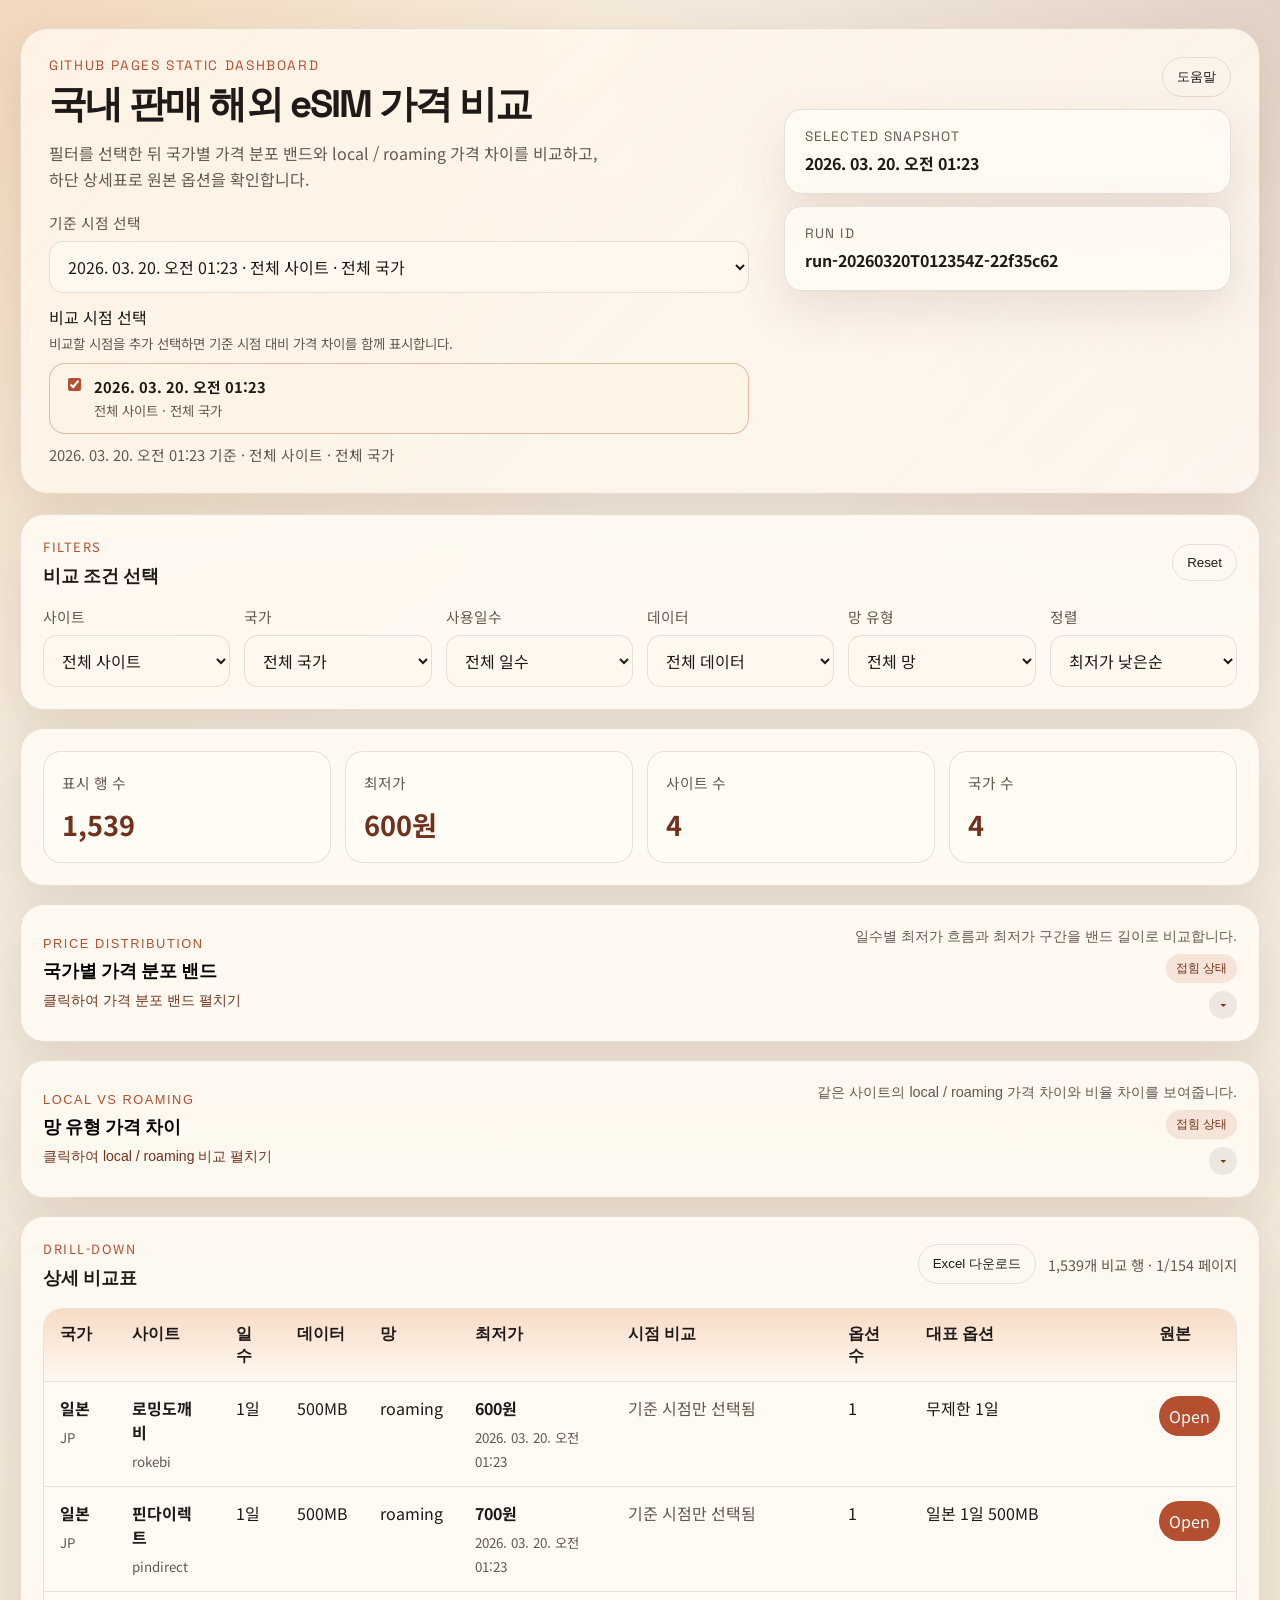
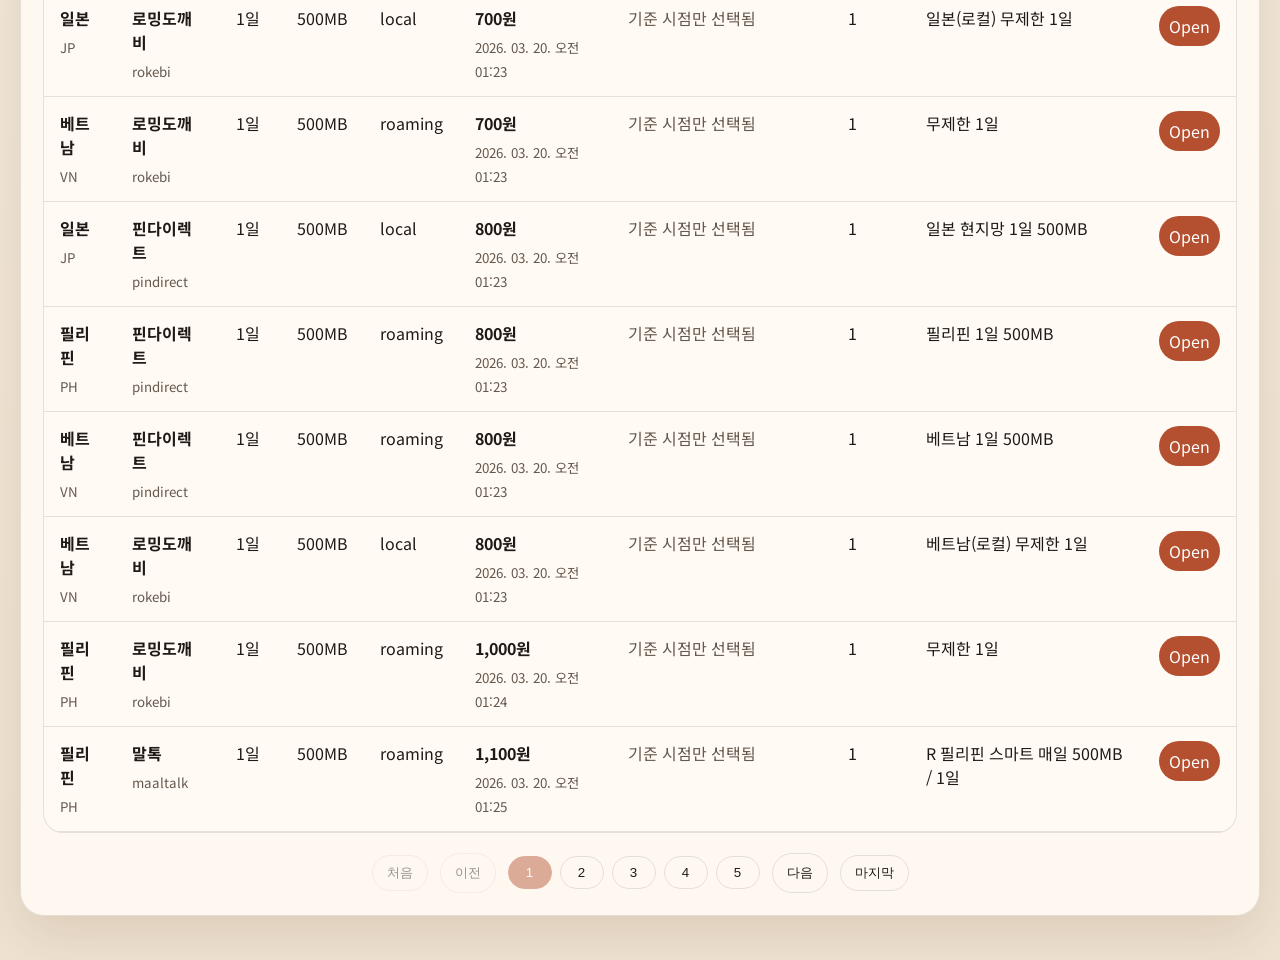
==== dashboard/index.html @ af9c3378 "Add snapshot comparison UI and refresh crawl data" ====
<!DOCTYPE html>
<html lang="ko">
<head>
  <meta charset="UTF-8">
  <meta name="viewport" content="width=device-width, initial-scale=1.0">
  <title>Domestic eSIM Price Dashboard</title>
  <link rel="preconnect" href="https://fonts.googleapis.com">
  <link rel="preconnect" href="https://fonts.gstatic.com" crossorigin>
  <link href="https://fonts.googleapis.com/css2?family=Space+Grotesk:wght@400;500;700&family=Noto+Sans+KR:wght@400;500;700&display=swap" rel="stylesheet">
  <link rel="stylesheet" href="./styles.css">
</head>
<body>
  <div class="page-shell">
    <header class="hero">
      <div class="hero-copy">
        <p class="eyebrow">GitHub Pages Static Dashboard</p>
        <h1>국내 판매 해외 eSIM 가격 비교</h1>
        <p class="hero-description">필터를 선택한 뒤 국가별 가격 분포 밴드와 local / roaming 가격 차이를 비교하고, 하단 상세표로 원본 옵션을 확인합니다.</p>
        <div class="hero-toolbar">
          <div class="snapshot-picker">
            <label class="snapshot-field" for="primary-snapshot-filter">
              <span>기준 시점 선택</span>
              <select id="primary-snapshot-filter">
                <option value="latest">기본 최신 데이터</option>
              </select>
            </label>
            <div class="snapshot-multi-field">
              <div class="snapshot-field-head">
                <span>비교 시점 선택</span>
                <p id="snapshot-selection-help" class="snapshot-help">비교할 시점을 1개 이상 선택하면 가격 차이를 함께 표시합니다.</p>
              </div>
              <div id="snapshot-checklist" class="snapshot-checklist" role="group" aria-label="비교 시점 선택"></div>
            </div>
          </div>
          <p id="snapshot-meta" class="snapshot-meta">최신 스냅샷을 불러오는 중입니다.</p>
        </div>
      </div>
      <div class="hero-meta">
        <button id="help-button" class="ghost-button help-button" type="button">도움말</button>
        <div class="meta-chip">
          <span class="meta-label">Selected Snapshot</span>
          <strong id="last-collected">-</strong>
        </div>
        <div class="meta-chip">
          <span class="meta-label">Run ID</span>
          <strong id="run-id">-</strong>
        </div>
      </div>
    </header>

    <main class="content-grid">
      <section class="panel filters-panel">
        <div class="panel-header">
          <div>
            <p class="section-kicker">Filters</p>
            <h2>비교 조건 선택</h2>
          </div>
          <button id="reset-filters" class="ghost-button" type="button">Reset</button>
        </div>
        <div class="filters">
          <label class="filter-field"><span>사이트</span><select id="site-filter"></select></label>
          <label class="filter-field"><span>국가</span><select id="country-filter"></select></label>
          <label class="filter-field"><span>사용일수</span><select id="days-filter"></select></label>
          <label class="filter-field"><span>데이터</span><select id="quota-filter"></select></label>
          <label class="filter-field"><span>망 유형</span><select id="network-filter"></select></label>
          <label class="filter-field">
            <span>정렬</span>
            <select id="sort-filter">
              <option value="price">최저가 낮은순</option>
              <option value="days">사용일수 낮은순</option>
              <option value="site">사이트명 순</option>
            </select>
          </label>
        </div>
      </section>

      <section class="panel summary-strip">
        <article class="summary-stat">
          <span class="kpi-label">표시 행 수</span>
          <strong id="kpi-rows">-</strong>
        </article>
        <article class="summary-stat">
          <span class="kpi-label">최저가</span>
          <strong id="kpi-lowest">-</strong>
        </article>
        <article class="summary-stat">
          <span class="kpi-label">사이트 수</span>
          <strong id="kpi-sites">-</strong>
        </article>
        <article class="summary-stat">
          <span class="kpi-label">국가 수</span>
          <strong id="kpi-countries">-</strong>
        </article>
      </section>

      <section class="panel distribution-panel">
        <button
          id="distribution-toggle"
          class="panel-toggle"
          type="button"
          aria-expanded="false"
          aria-controls="distribution-body"
        >
          <div class="panel-header">
            <div>
              <p class="section-kicker">Price Distribution</p>
              <h2>국가별 가격 분포 밴드</h2>
              <p class="panel-toggle-hint">클릭하여 가격 분포 밴드 펼치기</p>
            </div>
            <div class="panel-toggle-side">
              <p class="panel-note">일수별 최저가 흐름과 최저가 구간을 밴드 길이로 비교합니다.</p>
              <span class="panel-toggle-badge">접힘 상태</span>
              <span class="panel-toggle-icon" aria-hidden="true">▾</span>
            </div>
          </div>
        </button>
        <div id="distribution-body" class="panel-body" hidden>
          <div class="section-controls">
            <label class="filter-field compact-field"><span>표시 국가</span><select id="price-band-country-filter"></select></label>
            <label class="filter-field compact-field"><span>표시 개수</span><select id="price-band-limit-filter"></select></label>
            <button id="distribution-clear" class="ghost-button section-clear-button" type="button" disabled>드릴다운 해제</button>
          </div>
          <div id="price-band-list" class="price-band-list"></div>
        </div>
      </section>

      <section class="panel premium-panel">
        <button
          id="premium-toggle"
          class="panel-toggle"
          type="button"
          aria-expanded="false"
          aria-controls="premium-body"
        >
          <div class="panel-header">
            <div>
              <p class="section-kicker">Local vs Roaming</p>
              <h2>망 유형 가격 차이</h2>
              <p class="panel-toggle-hint">클릭하여 local / roaming 비교 펼치기</p>
            </div>
            <div class="panel-toggle-side">
              <p class="panel-note">같은 사이트의 local / roaming 가격 차이와 비율 차이를 보여줍니다.</p>
              <span class="panel-toggle-badge">접힘 상태</span>
              <span class="panel-toggle-icon" aria-hidden="true">▾</span>
            </div>
          </div>
        </button>
        <div id="premium-body" class="panel-body" hidden>
          <div class="section-controls">
            <label class="filter-field compact-field"><span>표시 사이트</span><select id="premium-site-filter"></select></label>
            <label class="filter-field compact-field"><span>표시 개수</span><select id="premium-limit-filter"></select></label>
            <button id="premium-clear" class="ghost-button section-clear-button" type="button" disabled>드릴다운 해제</button>
          </div>
          <div id="premium-list" class="premium-list"></div>
        </div>
      </section>

      <section class="panel table-panel">
        <div class="panel-header">
          <div>
            <p class="section-kicker">Drill-down</p>
            <h2>상세 비교표</h2>
          </div>
          <div class="panel-actions">
            <button id="download-csv" class="ghost-button" type="button">Excel 다운로드</button>
            <p id="table-meta" class="panel-note">-</p>
          </div>
        </div>
        <div class="table-wrap">
          <table>
            <thead>
              <tr>
                <th>국가</th>
                <th>사이트</th>
                <th>일수</th>
                <th>데이터</th>
                <th>망</th>
                <th>최저가</th>
                <th>시점 비교</th>
                <th>옵션 수</th>
                <th>대표 옵션</th>
                <th>원본</th>
              </tr>
            </thead>
            <tbody id="comparison-body"></tbody>
          </table>
        </div>
        <div class="table-pagination">
          <button id="page-first" class="ghost-button page-nav-button" type="button">처음</button>
          <button id="page-prev" class="ghost-button" type="button">이전</button>
          <div id="page-numbers" class="page-numbers"></div>
          <button id="page-next" class="ghost-button" type="button">다음</button>
          <button id="page-last" class="ghost-button page-nav-button" type="button">마지막</button>
        </div>
      </section>
    </main>
  </div>

  <div id="help-modal" class="modal-shell" hidden>
    <div id="help-overlay" class="modal-overlay"></div>
    <section class="modal-dialog" role="dialog" aria-modal="true" aria-labelledby="help-title">
      <div class="modal-header">
        <div>
          <p class="section-kicker">Guide</p>
          <h2 id="help-title">대시보드 도움말</h2>
        </div>
        <button id="help-close" class="ghost-button" type="button" aria-label="도움말 닫기">닫기</button>
      </div>
      <div class="modal-body">
        <article class="help-block">
          <h3>크롤링 시점 선택</h3>
          <p>상단에서 기준 시점을 고르고 비교할 시점을 여러 개 선택할 수 있습니다. 상세 비교표에는 기준 시점 대비 가격 변화가 함께 표시됩니다.</p>
        </article>
        <article class="help-block">
          <h3>Filters</h3>
          <p>사이트, 국가, 사용일수, 데이터, 망 유형, 정렬 기준으로 전체 비교 조건을 좁힙니다. 아래 모든 섹션에 공통 적용됩니다.</p>
        </article>
        <article class="help-block">
          <h3>Price Distribution</h3>
          <p>국가별 일수 구간의 최저가 흐름을 비교합니다. 표시 국가와 표시 개수를 줄여 원하는 밴드만 볼 수 있고, 카드를 누르면 상세표 필터가 연결됩니다. 섹션 안의 드릴다운 해제 버튼으로 바로 원복할 수 있습니다.</p>
        </article>
        <article class="help-block">
          <h3>Local vs Roaming</h3>
          <p>같은 사이트의 local / roaming 가격 차이를 비교합니다. 사이트와 표시 개수를 조절해 필요한 카드만 집중해서 볼 수 있고, 카드 클릭 후에도 섹션 안에서 바로 드릴다운 해제가 가능합니다.</p>
        </article>
        <article class="help-block">
          <h3>Drill-down</h3>
          <p>현재 선택한 조건의 비교 행을 표로 보여줍니다. 복수 시점을 선택한 경우 각 행에 시점별 가격 차이가 함께 표시되며, Excel 다운로드에도 비교 요약이 포함됩니다.</p>
        </article>
      </div>
    </section>
  </div>

  <script src="./app.js" defer></script>
</body>
</html>
---- dashboard/styles.css ----
:root {
  --bg: #f4efe6;
  --panel: rgba(255, 250, 242, 0.92);
  --panel-strong: #fff8ef;
  --line: rgba(44, 40, 35, 0.12);
  --text: #1f1a17;
  --muted: #65584d;
  --accent: #b44f2f;
  --accent-deep: #71311c;
  --shadow: 0 18px 50px rgba(85, 48, 29, 0.12);
}

* { box-sizing: border-box; }
html, body { margin: 0; min-height: 100%; }

body {
  font-family: "Noto Sans KR", sans-serif;
  color: var(--text);
  background:
    radial-gradient(circle at top left, rgba(234, 172, 116, 0.35), transparent 28%),
    radial-gradient(circle at top right, rgba(123, 59, 38, 0.16), transparent 24%),
    linear-gradient(180deg, #f7f0e4 0%, #efe2d0 100%);
}

.page-shell {
  width: min(1240px, calc(100% - 32px));
  margin: 0 auto;
  padding: 28px 0 44px;
}

.hero {
  display: grid;
  grid-template-columns: 1.6fr 1fr;
  gap: 20px;
  padding: 28px;
  border: 1px solid var(--line);
  border-radius: 28px;
  background: linear-gradient(135deg, rgba(255, 244, 230, 0.95), rgba(255, 248, 241, 0.85));
  box-shadow: var(--shadow);
}

.eyebrow, h1, .meta-label, .panel-header h2, th {
  font-family: "Space Grotesk", sans-serif;
}

.eyebrow {
  margin: 0 0 10px;
  font-size: 0.85rem;
  letter-spacing: 0.12em;
  text-transform: uppercase;
  color: var(--accent);
}

h1 {
  margin: 0;
  font-size: clamp(1.8rem, 3vw, 3rem);
  line-height: 1.02;
  letter-spacing: -0.05em;
}

.hero-description {
  margin: 18px 0 0;
  max-width: 62ch;
  color: var(--muted);
  line-height: 1.6;
}

.hero-meta {
  display: grid;
  gap: 12px;
  align-content: start;
}

.hero-toolbar {
  display: grid;
  gap: 10px;
  margin-top: 20px;
  max-width: 700px;
}

.snapshot-field {
  display: grid;
  gap: 8px;
}

.snapshot-picker {
  display: grid;
  gap: 12px;
}

.snapshot-multi-field {
  display: grid;
  gap: 10px;
}

.snapshot-field-head {
  display: grid;
  gap: 4px;
}

.snapshot-field span,
.snapshot-meta {
  font-size: 0.92rem;
  color: var(--muted);
}

.snapshot-help {
  margin: 0;
  font-size: 0.84rem;
  color: var(--muted);
}

.snapshot-checklist {
  display: grid;
  grid-template-columns: repeat(auto-fit, minmax(180px, 1fr));
  gap: 10px;
}

.snapshot-option {
  display: flex;
  align-items: start;
  gap: 10px;
  padding: 12px 14px;
  border: 1px solid var(--line);
  border-radius: 16px;
  background: rgba(255, 251, 245, 0.88);
}

.snapshot-option input {
  margin-top: 2px;
  accent-color: var(--accent);
}

.snapshot-option-copy {
  display: grid;
  gap: 4px;
}

.snapshot-option-copy strong {
  font-size: 0.92rem;
}

.snapshot-option-copy small {
  color: var(--muted);
  line-height: 1.45;
}

.snapshot-option.is-primary {
  border-color: rgba(180, 79, 47, 0.35);
  background: rgba(255, 244, 230, 0.94);
}

.snapshot-meta {
  margin: 0;
}

.help-button {
  justify-self: end;
}

.meta-chip, .panel {
  border: 1px solid var(--line);
  background: var(--panel);
  box-shadow: var(--shadow);
}

.meta-chip {
  padding: 18px 20px;
  border-radius: 18px;
}

.meta-label {
  display: block;
  margin-bottom: 6px;
  font-size: 0.85rem;
  color: var(--muted);
  text-transform: uppercase;
  letter-spacing: 0.08em;
}

.content-grid {
  display: grid;
  grid-template-columns: repeat(12, 1fr);
  gap: 18px;
  margin-top: 20px;
}

.panel {
  grid-column: span 12;
  border-radius: 24px;
  padding: 22px;
}

.panel-body[hidden] {
  display: none;
}

.panel-toggle {
  width: 100%;
  padding: 0;
  border: 0;
  background: transparent;
  text-align: left;
  cursor: pointer;
  border-radius: 18px;
}

.panel-toggle .panel-header {
  margin-bottom: 0;
}

.panel-toggle:hover .panel-header,
.panel-toggle:focus-visible .panel-header {
  background: rgba(180, 79, 47, 0.08);
  border-radius: 18px;
}

.panel-toggle:focus-visible {
  outline: 2px solid rgba(180, 79, 47, 0.25);
  outline-offset: 4px;
}

.panel-toggle-hint {
  margin: 8px 0 0;
  font-size: 0.88rem;
  color: var(--accent-deep);
}

.panel-toggle-side {
  display: grid;
  justify-items: end;
  gap: 8px;
}

.panel-toggle-badge {
  display: inline-flex;
  align-items: center;
  padding: 6px 10px;
  border-radius: 999px;
  background: rgba(180, 79, 47, 0.12);
  color: var(--accent-deep);
  font-size: 0.78rem;
}

.panel-toggle-icon {
  display: inline-flex;
  align-items: center;
  justify-content: center;
  width: 28px;
  height: 28px;
  border-radius: 999px;
  background: rgba(31, 26, 23, 0.08);
  color: var(--accent-deep);
  transform: rotate(0deg);
  transition: transform 160ms ease, background 160ms ease;
}

.panel-toggle[aria-expanded="true"] .panel-toggle-icon {
  transform: rotate(180deg);
}

.panel-toggle[aria-expanded="true"] .panel-toggle-badge {
  background: rgba(97, 116, 171, 0.14);
  color: #40507a;
}

.section-kicker {
  margin: 0 0 8px;
  font-size: 0.8rem;
  letter-spacing: 0.12em;
  text-transform: uppercase;
  color: var(--accent);
}

.panel-header {
  display: flex;
  align-items: center;
  justify-content: space-between;
  gap: 16px;
  margin-bottom: 18px;
}

.panel-header h2 {
  margin: 0;
  font-size: 1.1rem;
}

.panel-note {
  margin: 0;
  color: var(--muted);
  font-size: 0.9rem;
}

.panel-actions {
  display: flex;
  align-items: center;
  gap: 12px;
}

.ghost-button, select, a.source-link, .price-band-item, .premium-card {
  transition: 160ms ease;
}

.ghost-button {
  border: 1px solid var(--line);
  border-radius: 999px;
  padding: 10px 14px;
  background: transparent;
  cursor: pointer;
  color: var(--text);
}

.ghost-button:hover {
  background: rgba(180, 79, 47, 0.08);
}

.filters {
  display: grid;
  grid-template-columns: repeat(6, minmax(0, 1fr));
  gap: 14px;
}

.section-controls {
  display: flex;
  flex-wrap: wrap;
  align-items: end;
  gap: 12px;
  margin-bottom: 18px;
}

.section-clear-button {
  min-width: 132px;
}

.filter-field {
  display: grid;
  gap: 8px;
}

.compact-field {
  min-width: 180px;
  max-width: 240px;
}

.filter-field span,
.kpi-label {
  font-size: 0.92rem;
  color: var(--muted);
}

select {
  width: 100%;
  padding: 12px 14px;
  border: 1px solid var(--line);
  border-radius: 14px;
  background: var(--panel-strong);
  color: var(--text);
  font: inherit;
}

select:focus {
  outline: 2px solid rgba(180, 79, 47, 0.18);
  border-color: rgba(180, 79, 47, 0.35);
}

.summary-strip {
  display: grid;
  grid-template-columns: repeat(4, minmax(0, 1fr));
  gap: 14px;
}

.summary-stat {
  padding: 18px;
  border: 1px solid var(--line);
  border-radius: 18px;
  background: rgba(255, 251, 245, 0.88);
}

.summary-stat strong {
  display: block;
  margin-top: 10px;
  font-size: 1.7rem;
  color: var(--accent-deep);
}

.price-band-list,
.premium-list {
  display: grid;
  gap: 18px;
}

.price-band-country {
  display: grid;
  gap: 14px;
}

.price-band-header h3 {
  margin: 0;
  font-size: 1.05rem;
}

.price-band-header p {
  margin: 4px 0 0;
  color: var(--muted);
}

.price-band-grid {
  display: grid;
  grid-template-columns: repeat(auto-fit, minmax(180px, 1fr));
  gap: 12px;
}

.price-band-item,
.premium-card {
  width: 100%;
  border: 1px solid var(--line);
  border-radius: 18px;
  padding: 16px 18px;
  background: rgba(255, 251, 245, 0.92);
  text-align: left;
  cursor: pointer;
}

.price-band-item:hover,
.premium-card:hover {
  transform: translateY(-2px);
  border-color: rgba(180, 79, 47, 0.35);
}

.price-band-item {
  display: grid;
  gap: 12px;
}

.price-band-meta strong,
.price-band-value span,
.price-band-value small {
  display: block;
}

.price-band-meta span,
.price-band-value small {
  color: var(--muted);
}

.price-band-track {
  height: 10px;
  border-radius: 999px;
  overflow: hidden;
  background: rgba(31, 26, 23, 0.08);
}

.price-band-fill {
  display: block;
  height: 100%;
  border-radius: inherit;
  background: linear-gradient(90deg, #b44f2f, #e39b6e);
}

.premium-list {
  grid-template-columns: repeat(auto-fit, minmax(260px, 1fr));
}

.premium-card {
  display: grid;
  gap: 12px;
}

.premium-head {
  display: flex;
  align-items: start;
  justify-content: space-between;
  gap: 12px;
}

.premium-head strong,
.premium-values span,
.premium-diff strong,
.premium-diff small {
  display: block;
}

.premium-site,
.premium-values span,
.premium-diff small {
  color: var(--muted);
}

.premium-site {
  margin: 0;
}

.premium-values {
  display: grid;
  gap: 4px;
}

.premium-direction {
  display: inline-flex;
  padding: 6px 10px;
  border-radius: 999px;
  font-size: 0.78rem;
  letter-spacing: 0.04em;
}

.premium-direction.local_higher {
  background: rgba(180, 79, 47, 0.14);
  color: var(--accent-deep);
}

.premium-direction.roaming_higher {
  background: rgba(97, 116, 171, 0.14);
  color: #40507a;
}

.premium-direction.same {
  background: rgba(31, 26, 23, 0.08);
  color: var(--muted);
}

.empty-state-card {
  padding: 18px;
  border: 1px dashed var(--line);
  border-radius: 18px;
  color: var(--muted);
  background: rgba(255, 251, 245, 0.7);
}

.table-wrap {
  overflow: auto;
  border-radius: 20px;
  border: 1px solid var(--line);
  background: rgba(255, 250, 244, 0.94);
}

.table-pagination {
  display: flex;
  align-items: center;
  justify-content: center;
  gap: 12px;
  margin-top: 16px;
  padding-top: 4px;
}

.page-numbers {
  display: flex;
  flex-wrap: wrap;
  align-items: center;
  justify-content: center;
  gap: 8px;
}

.page-nav-button,
.page-button {
  min-width: 44px;
  padding: 8px 14px;
}

.page-button.is-active {
  background: var(--accent);
  color: white;
  border-color: var(--accent);
}

.ghost-button:disabled {
  opacity: 0.45;
  cursor: default;
}

table {
  width: 100%;
  border-collapse: collapse;
  min-width: 900px;
}

thead {
  background: linear-gradient(180deg, rgba(239, 196, 161, 0.55), rgba(255, 248, 241, 0.95));
}

th, td {
  padding: 14px 16px;
  text-align: left;
  border-bottom: 1px solid var(--line);
  vertical-align: top;
}

tbody tr:hover {
  background: rgba(180, 79, 47, 0.05);
}

td strong {
  display: block;
  margin-bottom: 4px;
}

td small {
  color: var(--muted);
}

.comparison-cell {
  min-width: 220px;
}

.comparison-stack {
  display: grid;
  gap: 8px;
}

.comparison-chip {
  display: grid;
  gap: 2px;
  padding: 10px 12px;
  border: 1px solid var(--line);
  border-radius: 14px;
  background: rgba(255, 251, 245, 0.82);
}

.comparison-chip strong,
.comparison-chip small {
  display: block;
}

.comparison-chip.is-up {
  border-color: rgba(180, 79, 47, 0.28);
  background: rgba(255, 240, 233, 0.95);
}

.comparison-chip.is-down {
  border-color: rgba(72, 120, 84, 0.28);
  background: rgba(239, 247, 240, 0.96);
}

.comparison-chip.is-missing {
  background: rgba(31, 26, 23, 0.04);
}

.comparison-empty {
  color: var(--muted);
}

a.source-link {
  display: inline-flex;
  align-items: center;
  justify-content: center;
  padding: 8px 10px;
  border-radius: 999px;
  text-decoration: none;
  color: white;
  background: var(--accent);
}

a.source-link:hover {
  background: var(--accent-deep);
}

.empty-state {
  padding: 28px 18px;
  text-align: center;
  color: var(--muted);
}

.modal-shell[hidden] {
  display: none;
}

.modal-shell {
  position: fixed;
  inset: 0;
  z-index: 20;
}

.modal-overlay {
  position: absolute;
  inset: 0;
  background: rgba(31, 26, 23, 0.42);
  backdrop-filter: blur(4px);
}

.modal-dialog {
  position: relative;
  width: min(760px, calc(100% - 24px));
  margin: min(6vh, 48px) auto 0;
  padding: 22px;
  border: 1px solid var(--line);
  border-radius: 24px;
  background: var(--panel-strong);
  box-shadow: 0 24px 60px rgba(31, 26, 23, 0.22);
}

.modal-header {
  display: flex;
  align-items: start;
  justify-content: space-between;
  gap: 16px;
}

.modal-body {
  display: grid;
  gap: 14px;
  margin-top: 16px;
}

.help-block {
  padding: 16px 18px;
  border: 1px solid var(--line);
  border-radius: 16px;
  background: rgba(255, 251, 245, 0.88);
}

.help-block h3 {
  margin: 0 0 8px;
  font-size: 1rem;
}

.help-block p {
  margin: 0;
  color: var(--muted);
  line-height: 1.6;
}

@media (max-width: 980px) {
  .hero { grid-template-columns: 1fr; }
  .filters { grid-template-columns: repeat(3, minmax(0, 1fr)); }
  .summary-strip { grid-template-columns: repeat(2, 1fr); }
  .price-band-grid,
  .premium-list { grid-template-columns: repeat(2, 1fr); }
}

@media (max-width: 720px) {
  .page-shell {
    width: min(100% - 20px, 1240px);
    padding-top: 16px;
  }

  .hero, .panel {
    padding: 18px;
    border-radius: 20px;
  }

  .panel-header,
  .panel-actions,
  .modal-header,
  .table-pagination {
    flex-direction: column;
    align-items: start;
  }

  .filters,
  .summary-strip,
  .price-band-grid,
  .premium-list {
    grid-template-columns: 1fr;
  }

  .section-controls,
  .hero-toolbar {
    max-width: none;
  }

  .compact-field {
    min-width: 100%;
    max-width: none;
  }
}
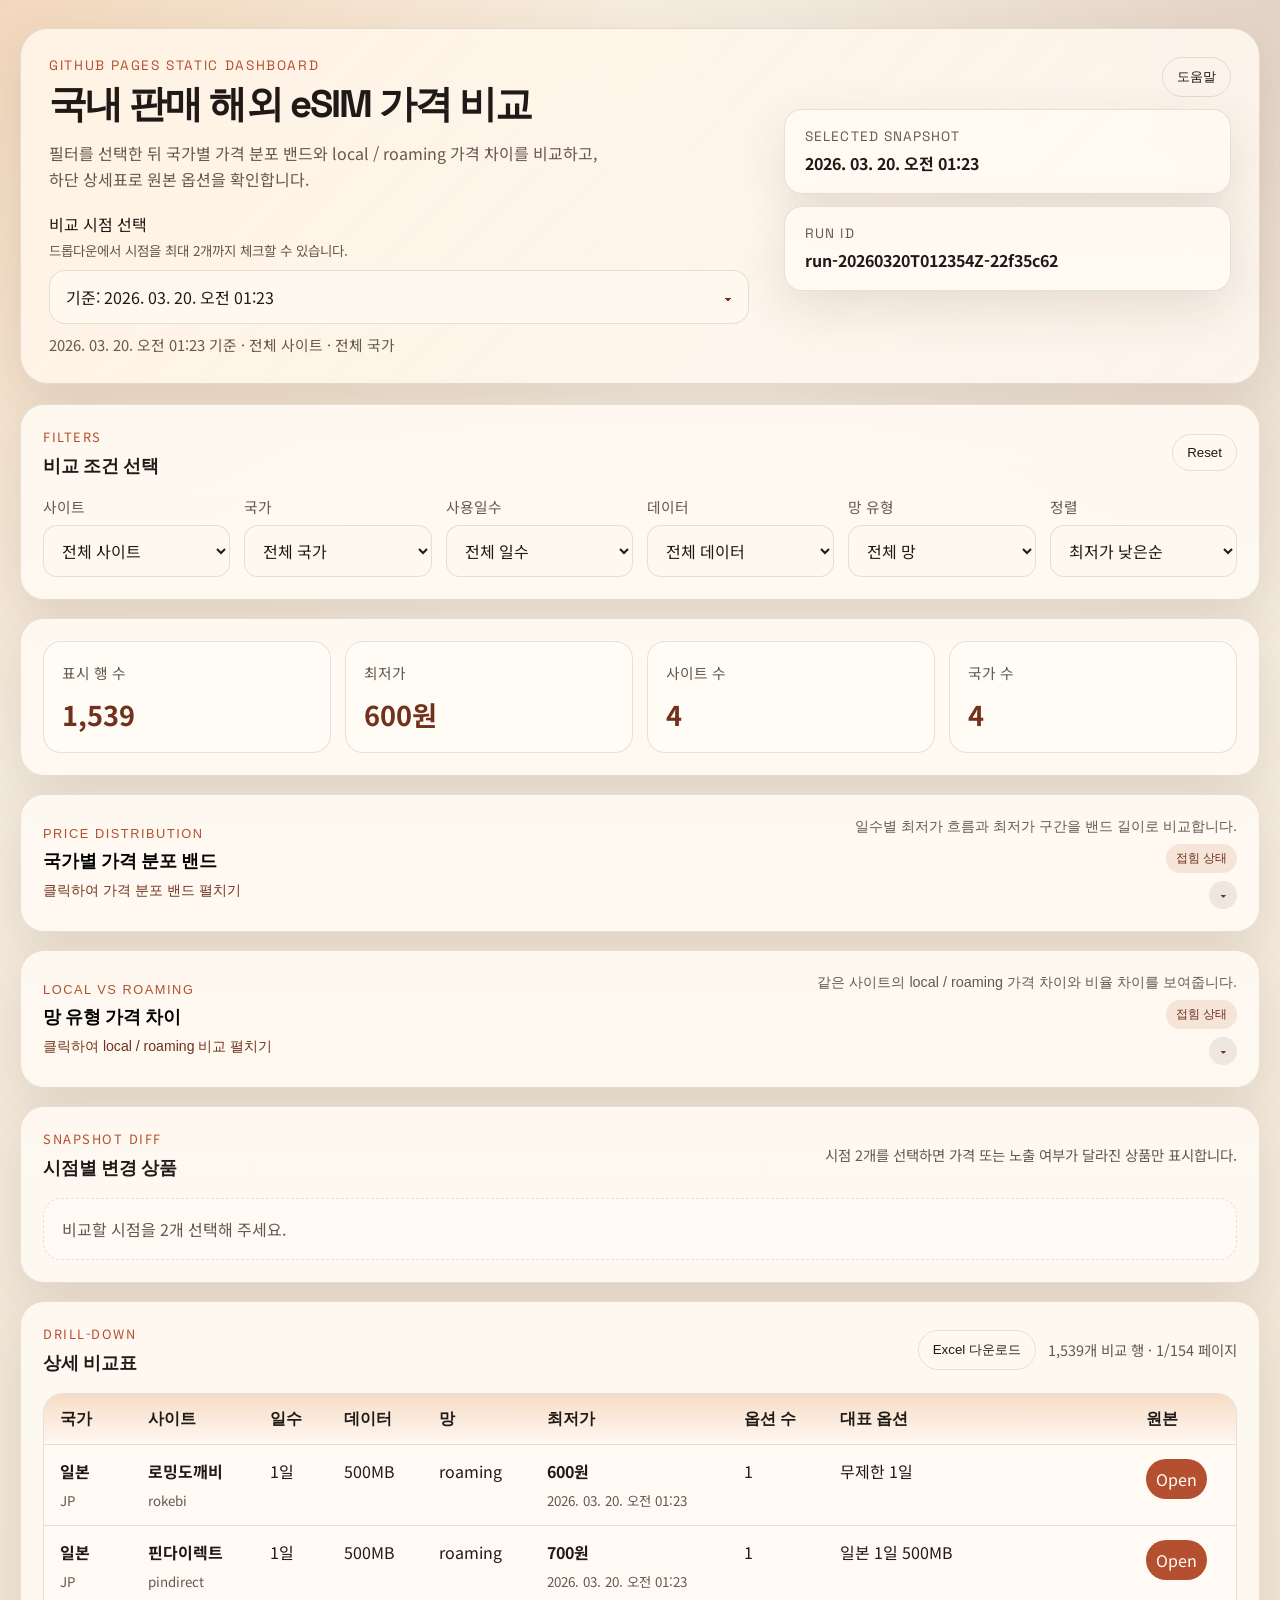
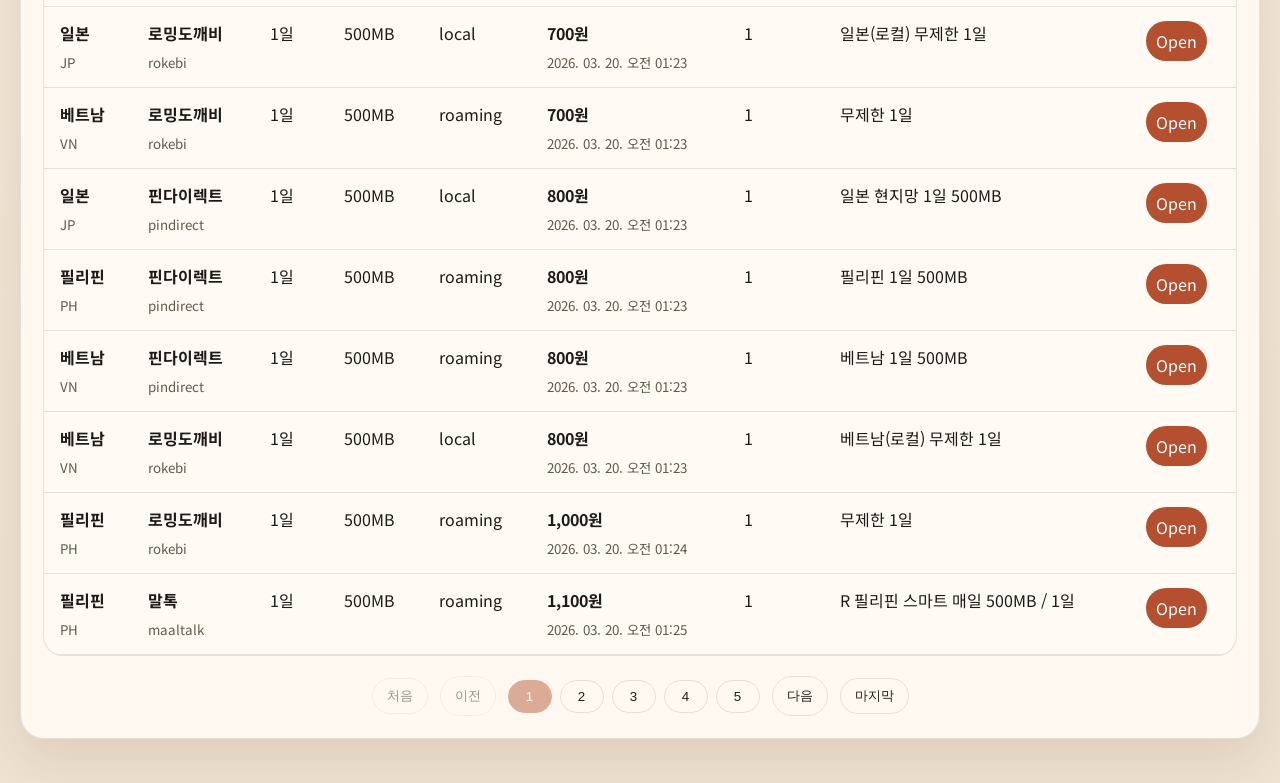
==== commit 31c5de7c: "Update snapshot comparison dashboard" ====
--- a/dashboard/index.html
+++ b/dashboard/index.html
@@ -18,18 +18,32 @@
         <p class="hero-description">필터를 선택한 뒤 국가별 가격 분포 밴드와 local / roaming 가격 차이를 비교하고, 하단 상세표로 원본 옵션을 확인합니다.</p>
         <div class="hero-toolbar">
           <div class="snapshot-picker">
-            <label class="snapshot-field" for="primary-snapshot-filter">
-              <span>기준 시점 선택</span>
-              <select id="primary-snapshot-filter">
-                <option value="latest">기본 최신 데이터</option>
-              </select>
-            </label>
             <div class="snapshot-multi-field">
               <div class="snapshot-field-head">
                 <span>비교 시점 선택</span>
-                <p id="snapshot-selection-help" class="snapshot-help">비교할 시점을 1개 이상 선택하면 가격 차이를 함께 표시합니다.</p>
+                <p id="snapshot-selection-help" class="snapshot-help">드롭다운에서 비교할 시점을 최대 2개까지 체크할 수 있습니다.</p>
               </div>
-              <div id="snapshot-checklist" class="snapshot-checklist" role="group" aria-label="비교 시점 선택"></div>
+              <div class="snapshot-dropdown">
+                <button
+                  id="snapshot-dropdown-button"
+                  class="snapshot-dropdown-button"
+                  type="button"
+                  aria-expanded="false"
+                  aria-controls="snapshot-dropdown-panel"
+                >
+                  <span id="snapshot-dropdown-label">시점을 선택하세요</span>
+                  <span class="snapshot-dropdown-icon" aria-hidden="true">▾</span>
+                </button>
+                <div
+                  id="snapshot-dropdown-panel"
+                  class="snapshot-dropdown-panel"
+                  role="group"
+                  aria-label="비교 시점 선택"
+                  hidden
+                >
+                  <div id="snapshot-checklist" class="snapshot-checklist"></div>
+                </div>
+              </div>
             </div>
           </div>
           <p id="snapshot-meta" class="snapshot-meta">최신 스냅샷을 불러오는 중입니다.</p>
@@ -155,6 +169,17 @@
         </div>
       </section>
 
+      <section class="panel snapshot-diff-panel">
+        <div class="panel-header">
+          <div>
+            <p class="section-kicker">Snapshot Diff</p>
+            <h2>시점별 변경 상품</h2>
+          </div>
+          <p id="snapshot-diff-meta" class="panel-note">시점 2개를 선택하면 가격 또는 노출 여부가 달라진 상품만 표시합니다.</p>
+        </div>
+        <div id="snapshot-diff-list" class="snapshot-diff-list"></div>
+      </section>
+
       <section class="panel table-panel">
         <div class="panel-header">
           <div>
@@ -176,7 +201,6 @@
                 <th>데이터</th>
                 <th>망</th>
                 <th>최저가</th>
-                <th>시점 비교</th>
                 <th>옵션 수</th>
                 <th>대표 옵션</th>
                 <th>원본</th>
@@ -209,7 +233,7 @@
       <div class="modal-body">
         <article class="help-block">
           <h3>크롤링 시점 선택</h3>
-          <p>상단에서 기준 시점을 고르고 비교할 시점을 여러 개 선택할 수 있습니다. 상세 비교표에는 기준 시점 대비 가격 변화가 함께 표시됩니다.</p>
+          <p>상단 드롭다운에서 시점을 최대 2개까지 체크할 수 있습니다. 먼저 선택한 시점이 기준이 되며, 두 시점을 고르면 아래 시점별 변경 상품 섹션에 차이만 따로 표시됩니다.</p>
         </article>
         <article class="help-block">
           <h3>Filters</h3>
@@ -224,8 +248,12 @@
           <p>같은 사이트의 local / roaming 가격 차이를 비교합니다. 사이트와 표시 개수를 조절해 필요한 카드만 집중해서 볼 수 있고, 카드 클릭 후에도 섹션 안에서 바로 드릴다운 해제가 가능합니다.</p>
         </article>
         <article class="help-block">
+          <h3>Snapshot Diff</h3>
+          <p>선택한 2개 시점 사이에서 가격이 달라졌거나 한쪽 시점에만 존재하는 상품만 따로 모아 보여줍니다. 현재 필터 조건이 그대로 적용됩니다.</p>
+        </article>
+        <article class="help-block">
           <h3>Drill-down</h3>
-          <p>현재 선택한 조건의 비교 행을 표로 보여줍니다. 복수 시점을 선택한 경우 각 행에 시점별 가격 차이가 함께 표시되며, Excel 다운로드에도 비교 요약이 포함됩니다.</p>
+          <p>현재 선택한 조건의 비교 행을 표로 보여줍니다. 시점 비교 정보는 별도 섹션에서 확인하고, 상세표와 Excel 다운로드는 현재 기준 시점 데이터 자체에 집중합니다.</p>
         </article>
       </div>
     </section>
--- a/dashboard/styles.css
+++ b/dashboard/styles.css
@@ -88,6 +88,58 @@
   gap: 12px;
 }
 
+.snapshot-dropdown {
+  position: relative;
+}
+
+.snapshot-dropdown-button {
+  width: 100%;
+  display: flex;
+  align-items: center;
+  justify-content: space-between;
+  gap: 12px;
+  padding: 14px 16px;
+  border: 1px solid var(--line);
+  border-radius: 16px;
+  background: var(--panel-strong);
+  color: var(--text);
+  font: inherit;
+  cursor: pointer;
+}
+
+.snapshot-dropdown-button:hover,
+.snapshot-dropdown-button[aria-expanded="true"] {
+  border-color: rgba(180, 79, 47, 0.35);
+  background: rgba(255, 244, 230, 0.94);
+}
+
+.snapshot-dropdown-button:focus-visible {
+  outline: 2px solid rgba(180, 79, 47, 0.18);
+  outline-offset: 4px;
+}
+
+.snapshot-dropdown-icon {
+  color: var(--accent-deep);
+  transition: transform 160ms ease;
+}
+
+.snapshot-dropdown-button[aria-expanded="true"] .snapshot-dropdown-icon {
+  transform: rotate(180deg);
+}
+
+.snapshot-dropdown-panel {
+  position: absolute;
+  top: calc(100% + 8px);
+  left: 0;
+  right: 0;
+  z-index: 5;
+  padding: 12px;
+  border: 1px solid var(--line);
+  border-radius: 18px;
+  background: rgba(255, 250, 242, 0.98);
+  box-shadow: 0 18px 40px rgba(31, 26, 23, 0.16);
+}
+
 .snapshot-multi-field {
   display: grid;
   gap: 10px;
@@ -112,8 +164,10 @@
 
 .snapshot-checklist {
   display: grid;
-  grid-template-columns: repeat(auto-fit, minmax(180px, 1fr));
+  grid-template-columns: 1fr;
   gap: 10px;
+  max-height: 320px;
+  overflow: auto;
 }
 
 .snapshot-option {
@@ -129,6 +183,11 @@
 .snapshot-option input {
   margin-top: 2px;
   accent-color: var(--accent);
+}
+
+.snapshot-option input:disabled {
+  cursor: not-allowed;
+  opacity: 0.45;
 }
 
 .snapshot-option-copy {
@@ -384,7 +443,8 @@
 }
 
 .price-band-list,
-.premium-list {
+.premium-list,
+.snapshot-diff-list {
   display: grid;
   gap: 18px;
 }
@@ -461,9 +521,45 @@
   grid-template-columns: repeat(auto-fit, minmax(260px, 1fr));
 }
 
+.snapshot-diff-list {
+  grid-template-columns: repeat(auto-fit, minmax(300px, 1fr));
+}
+
 .premium-card {
   display: grid;
   gap: 12px;
+}
+
+.snapshot-diff-card {
+  display: grid;
+  gap: 14px;
+  padding: 18px;
+  border: 1px solid var(--line);
+  border-radius: 18px;
+  background: rgba(255, 251, 245, 0.92);
+}
+
+.snapshot-diff-head,
+.snapshot-diff-foot {
+  display: flex;
+  align-items: start;
+  justify-content: space-between;
+  gap: 12px;
+}
+
+.snapshot-diff-head small,
+.snapshot-diff-values span,
+.snapshot-diff-foot span {
+  color: var(--muted);
+}
+
+.snapshot-diff-values {
+  display: grid;
+  gap: 6px;
+}
+
+.snapshot-diff-badge {
+  min-width: 112px;
 }
 
 .premium-head {
@@ -748,7 +844,8 @@
   .filters,
   .summary-strip,
   .price-band-grid,
-  .premium-list {
+  .premium-list,
+  .snapshot-diff-list {
     grid-template-columns: 1fr;
   }
 
@@ -757,6 +854,10 @@
     max-width: none;
   }
 
+  .snapshot-dropdown-panel {
+    position: static;
+  }
+
   .compact-field {
     min-width: 100%;
     max-width: none;
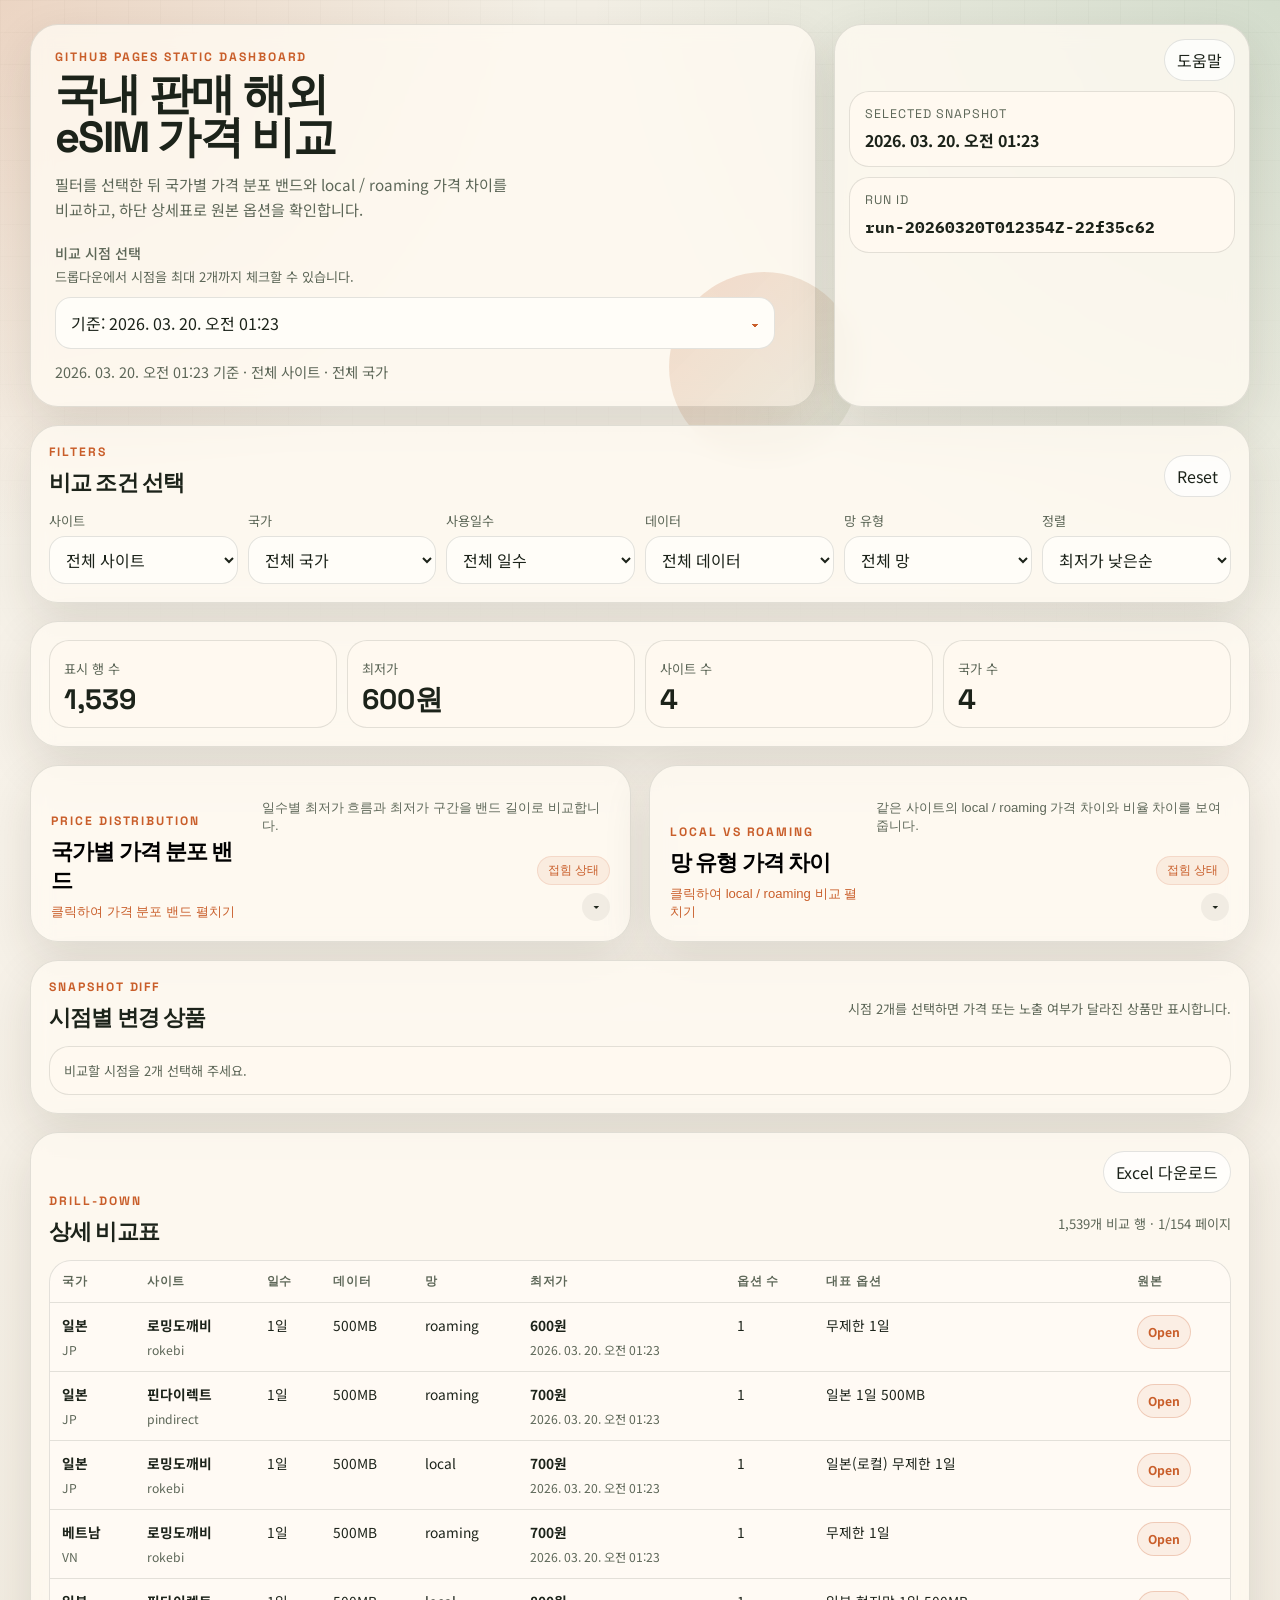
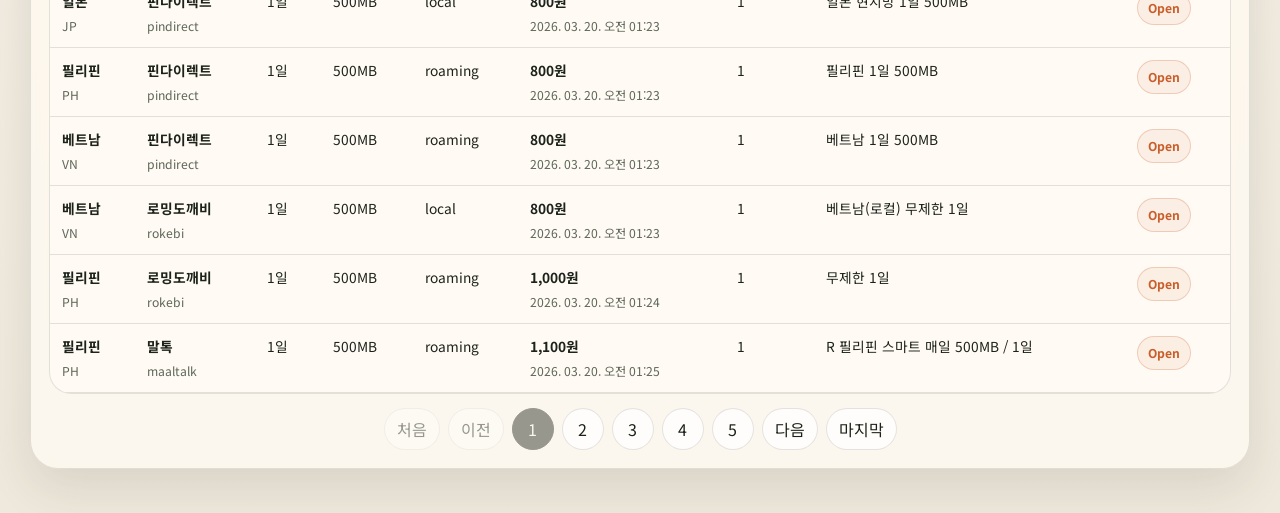
==== commit 1dce90f9: "Redesign dashboard UI to match keyword analysis style" ====
--- a/dashboard/index.html
+++ b/dashboard/index.html
@@ -6,7 +6,7 @@
   <title>Domestic eSIM Price Dashboard</title>
   <link rel="preconnect" href="https://fonts.googleapis.com">
   <link rel="preconnect" href="https://fonts.gstatic.com" crossorigin>
-  <link href="https://fonts.googleapis.com/css2?family=Space+Grotesk:wght@400;500;700&family=Noto+Sans+KR:wght@400;500;700&display=swap" rel="stylesheet">
+  <link href="https://fonts.googleapis.com/css2?family=Space+Grotesk:wght@400;500;700&family=IBM+Plex+Mono:wght@400;500&family=Noto+Sans+KR:wght@400;500;700&display=swap" rel="stylesheet">
   <link rel="stylesheet" href="./styles.css">
 </head>
 <body>
@@ -57,13 +57,13 @@
         </div>
         <div class="meta-chip">
           <span class="meta-label">Run ID</span>
-          <strong id="run-id">-</strong>
+          <strong id="run-id" class="mono">-</strong>
         </div>
       </div>
     </header>
 
     <main class="content-grid">
-      <section class="panel filters-panel">
+      <section class="panel panel-full filters-panel">
         <div class="panel-header">
           <div>
             <p class="section-kicker">Filters</p>
@@ -88,7 +88,7 @@
         </div>
       </section>
 
-      <section class="panel summary-strip">
+      <section class="panel panel-full summary-strip">
         <article class="summary-stat">
           <span class="kpi-label">표시 행 수</span>
           <strong id="kpi-rows">-</strong>
@@ -169,7 +169,7 @@
         </div>
       </section>
 
-      <section class="panel snapshot-diff-panel">
+      <section class="panel panel-full snapshot-diff-panel">
         <div class="panel-header">
           <div>
             <p class="section-kicker">Snapshot Diff</p>
@@ -180,7 +180,7 @@
         <div id="snapshot-diff-list" class="snapshot-diff-list"></div>
       </section>
 
-      <section class="panel table-panel">
+      <section class="panel panel-full table-panel">
         <div class="panel-header">
           <div>
             <p class="section-kicker">Drill-down</p>
--- a/dashboard/styles.css
+++ b/dashboard/styles.css
@@ -1,125 +1,221 @@
 :root {
-  --bg: #f4efe6;
-  --panel: rgba(255, 250, 242, 0.92);
-  --panel-strong: #fff8ef;
-  --line: rgba(44, 40, 35, 0.12);
-  --text: #1f1a17;
-  --muted: #65584d;
-  --accent: #b44f2f;
-  --accent-deep: #71311c;
-  --shadow: 0 18px 50px rgba(85, 48, 29, 0.12);
-}
-
-* { box-sizing: border-box; }
-html, body { margin: 0; min-height: 100%; }
-
+  --bg: #f3efe5;
+  --paper: rgba(255, 250, 242, 0.8);
+  --paper-strong: #fff9f0;
+  --paper-soft: rgba(255, 252, 246, 0.88);
+  --line: rgba(28, 35, 26, 0.12);
+  --text: #1c231a;
+  --muted: #5d6758;
+  --highlight: #c95e2a;
+  --highlight-soft: rgba(201, 94, 42, 0.14);
+  --green: #2f7d4d;
+  --green-soft: rgba(47, 125, 77, 0.14);
+  --amber: #ad7b11;
+  --shadow: 0 18px 48px rgba(47, 38, 22, 0.12);
+  --shadow-strong: 0 24px 64px rgba(33, 29, 22, 0.18);
+}
+
+* {
+  box-sizing: border-box;
+}
+
+html,
 body {
+  margin: 0;
+  min-height: 100%;
+}
+
+body {
+  min-height: 100vh;
   font-family: "Noto Sans KR", sans-serif;
   color: var(--text);
   background:
-    radial-gradient(circle at top left, rgba(234, 172, 116, 0.35), transparent 28%),
-    radial-gradient(circle at top right, rgba(123, 59, 38, 0.16), transparent 24%),
-    linear-gradient(180deg, #f7f0e4 0%, #efe2d0 100%);
+    radial-gradient(circle at top left, rgba(201, 94, 42, 0.18), transparent 22%),
+    radial-gradient(circle at top right, rgba(47, 125, 77, 0.16), transparent 28%),
+    linear-gradient(180deg, var(--bg), #f7f2e9 40%, #efe9dd 100%);
+}
+
+body::before {
+  content: "";
+  position: fixed;
+  inset: 0;
+  pointer-events: none;
+  background-image:
+    linear-gradient(rgba(28, 35, 26, 0.03) 1px, transparent 1px),
+    linear-gradient(90deg, rgba(28, 35, 26, 0.03) 1px, transparent 1px);
+  background-size: 32px 32px;
+  mask-image: linear-gradient(180deg, rgba(0, 0, 0, 0.48), transparent 88%);
 }
 
 .page-shell {
-  width: min(1240px, calc(100% - 32px));
+  position: relative;
+  width: min(1220px, calc(100% - 32px));
   margin: 0 auto;
-  padding: 28px 0 44px;
+  padding: 24px 0 44px;
 }
 
 .hero {
   display: grid;
-  grid-template-columns: 1.6fr 1fr;
-  gap: 20px;
-  padding: 28px;
+  grid-template-columns: minmax(0, 1.7fr) minmax(280px, 0.9fr);
+  gap: 18px;
+  align-items: stretch;
+  margin-bottom: 18px;
+}
+
+.hero-copy,
+.hero-meta,
+.panel,
+.meta-chip {
+  position: relative;
   border: 1px solid var(--line);
   border-radius: 28px;
-  background: linear-gradient(135deg, rgba(255, 244, 230, 0.95), rgba(255, 248, 241, 0.85));
+  background: var(--paper);
+  backdrop-filter: blur(10px);
   box-shadow: var(--shadow);
 }
 
-.eyebrow, h1, .meta-label, .panel-header h2, th {
+.hero-copy {
+  overflow: visible;
+  padding: 24px;
+}
+
+.hero-copy::after {
+  content: "";
+  position: absolute;
+  right: -44px;
+  bottom: -56px;
+  width: 190px;
+  height: 190px;
+  border-radius: 50%;
+  background: linear-gradient(135deg, rgba(201, 94, 42, 0.2), rgba(47, 125, 77, 0.08));
+}
+
+.hero-copy > * {
+  position: relative;
+  z-index: 1;
+}
+
+.eyebrow,
+.section-kicker,
+.meta-label,
+th {
   font-family: "Space Grotesk", sans-serif;
 }
 
-.eyebrow {
-  margin: 0 0 10px;
-  font-size: 0.85rem;
-  letter-spacing: 0.12em;
+.eyebrow,
+.section-kicker {
+  margin: 0 0 8px;
+  color: var(--highlight);
+  font-size: 0.76rem;
+  font-weight: 700;
+  letter-spacing: 0.16em;
   text-transform: uppercase;
-  color: var(--accent);
+}
+
+h1,
+.panel-header h2 {
+  margin: 0;
+  font-family: "Space Grotesk", sans-serif;
+  letter-spacing: -0.04em;
 }
 
 h1 {
+  max-width: 12ch;
+  font-size: clamp(2rem, 3.4vw, 3.35rem);
+  line-height: 0.98;
+}
+
+.hero-description {
+  max-width: 58ch;
+  margin: 14px 0 0;
+  color: var(--muted);
+  font-size: 0.95rem;
+  line-height: 1.6;
+}
+
+.hero-toolbar {
+  display: grid;
+  gap: 12px;
+  max-width: 720px;
+  margin-top: 22px;
+}
+
+.snapshot-picker,
+.snapshot-multi-field,
+.snapshot-field-head {
+  display: grid;
+  gap: 10px;
+}
+
+.snapshot-field-head {
+  gap: 4px;
+}
+
+.snapshot-field-head span,
+.snapshot-meta,
+.snapshot-help {
+  color: var(--muted);
+}
+
+.snapshot-field-head span {
+  font-size: 0.88rem;
+  font-weight: 500;
+}
+
+.snapshot-meta {
   margin: 0;
-  font-size: clamp(1.8rem, 3vw, 3rem);
-  line-height: 1.02;
-  letter-spacing: -0.05em;
-}
-
-.hero-description {
-  margin: 18px 0 0;
-  max-width: 62ch;
-  color: var(--muted);
-  line-height: 1.6;
-}
-
-.hero-meta {
-  display: grid;
-  gap: 12px;
-  align-content: start;
-}
-
-.hero-toolbar {
-  display: grid;
-  gap: 10px;
-  margin-top: 20px;
-  max-width: 700px;
-}
-
-.snapshot-field {
-  display: grid;
-  gap: 8px;
-}
-
-.snapshot-picker {
-  display: grid;
-  gap: 12px;
+  font-size: 0.9rem;
+}
+
+.snapshot-help {
+  margin: 0;
+  font-size: 0.82rem;
+  line-height: 1.5;
 }
 
 .snapshot-dropdown {
   position: relative;
 }
 
+.snapshot-dropdown-button,
+select {
+  width: 100%;
+  border: 1px solid var(--line);
+  border-radius: 16px;
+  background: #fffdf8;
+  color: var(--text);
+  font: inherit;
+}
+
 .snapshot-dropdown-button {
-  width: 100%;
   display: flex;
   align-items: center;
   justify-content: space-between;
   gap: 12px;
-  padding: 14px 16px;
-  border: 1px solid var(--line);
-  border-radius: 16px;
-  background: var(--panel-strong);
-  color: var(--text);
-  font: inherit;
+  padding: 13px 15px;
   cursor: pointer;
 }
 
 .snapshot-dropdown-button:hover,
-.snapshot-dropdown-button[aria-expanded="true"] {
-  border-color: rgba(180, 79, 47, 0.35);
-  background: rgba(255, 244, 230, 0.94);
-}
-
-.snapshot-dropdown-button:focus-visible {
-  outline: 2px solid rgba(180, 79, 47, 0.18);
-  outline-offset: 4px;
+.snapshot-dropdown-button[aria-expanded="true"],
+select:hover {
+  border-color: rgba(201, 94, 42, 0.22);
+  background: #fffaf2;
+}
+
+.snapshot-dropdown-button:focus-visible,
+select:focus-visible,
+.ghost-button:focus-visible,
+.price-band-item:focus-visible,
+.premium-card:focus-visible,
+.page-button:focus-visible,
+a.source-link:focus-visible {
+  outline: 2px solid rgba(201, 94, 42, 0.22);
+  outline-offset: 3px;
 }
 
 .snapshot-dropdown-icon {
-  color: var(--accent-deep);
+  color: var(--highlight);
   transition: transform 160ms ease;
 }
 
@@ -129,42 +225,19 @@
 
 .snapshot-dropdown-panel {
   position: absolute;
-  top: calc(100% + 8px);
+  right: 0;
+  bottom: calc(100% + 8px);
   left: 0;
-  right: 0;
-  z-index: 5;
+  z-index: 10;
   padding: 12px;
   border: 1px solid var(--line);
-  border-radius: 18px;
-  background: rgba(255, 250, 242, 0.98);
-  box-shadow: 0 18px 40px rgba(31, 26, 23, 0.16);
-}
-
-.snapshot-multi-field {
-  display: grid;
-  gap: 10px;
-}
-
-.snapshot-field-head {
-  display: grid;
-  gap: 4px;
-}
-
-.snapshot-field span,
-.snapshot-meta {
-  font-size: 0.92rem;
-  color: var(--muted);
-}
-
-.snapshot-help {
-  margin: 0;
-  font-size: 0.84rem;
-  color: var(--muted);
+  border-radius: 20px;
+  background: rgba(255, 249, 240, 0.98);
+  box-shadow: var(--shadow-strong);
 }
 
 .snapshot-checklist {
   display: grid;
-  grid-template-columns: 1fr;
   gap: 10px;
   max-height: 320px;
   overflow: auto;
@@ -176,13 +249,13 @@
   gap: 10px;
   padding: 12px 14px;
   border: 1px solid var(--line);
-  border-radius: 16px;
-  background: rgba(255, 251, 245, 0.88);
+  border-radius: 18px;
+  background: var(--paper-soft);
 }
 
 .snapshot-option input {
   margin-top: 2px;
-  accent-color: var(--accent);
+  accent-color: var(--highlight);
 }
 
 .snapshot-option input:disabled {
@@ -205,53 +278,87 @@
 }
 
 .snapshot-option.is-primary {
-  border-color: rgba(180, 79, 47, 0.35);
-  background: rgba(255, 244, 230, 0.94);
-}
-
-.snapshot-meta {
-  margin: 0;
+  border-color: rgba(201, 94, 42, 0.28);
+  background: rgba(255, 244, 232, 0.96);
+}
+
+.hero-meta {
+  display: grid;
+  gap: 10px;
+  align-content: start;
+  padding: 14px;
 }
 
 .help-button {
   justify-self: end;
 }
 
-.meta-chip, .panel {
-  border: 1px solid var(--line);
-  background: var(--panel);
-  box-shadow: var(--shadow);
-}
-
 .meta-chip {
-  padding: 18px 20px;
-  border-radius: 18px;
+  padding: 14px 15px;
+  border-radius: 20px;
+  background: var(--paper-strong);
+  box-shadow: none;
 }
 
 .meta-label {
   display: block;
   margin-bottom: 6px;
-  font-size: 0.85rem;
-  color: var(--muted);
+  color: var(--muted);
+  font-size: 0.78rem;
+  letter-spacing: 0.08em;
   text-transform: uppercase;
-  letter-spacing: 0.08em;
+}
+
+.mono {
+  font-family: "IBM Plex Mono", monospace;
 }
 
 .content-grid {
   display: grid;
-  grid-template-columns: repeat(12, 1fr);
+  grid-template-columns: repeat(12, minmax(0, 1fr));
   gap: 18px;
-  margin-top: 20px;
 }
 
 .panel {
-  grid-column: span 12;
-  border-radius: 24px;
-  padding: 22px;
+  grid-column: span 6;
+  padding: 18px;
+}
+
+.panel-full,
+.filters-panel,
+.summary-strip,
+.snapshot-diff-panel,
+.table-panel {
+  grid-column: 1 / -1;
 }
 
 .panel-body[hidden] {
   display: none;
+}
+
+.panel-header {
+  display: flex;
+  gap: 12px;
+  align-items: end;
+  justify-content: space-between;
+  margin-bottom: 14px;
+}
+
+.panel-header h2 {
+  font-size: 1.35rem;
+}
+
+.panel-note,
+.kpi-label,
+.filter-field span {
+  color: var(--muted);
+  font-size: 0.82rem;
+}
+
+.panel-actions {
+  display: grid;
+  justify-items: end;
+  gap: 8px;
 }
 
 .panel-toggle {
@@ -261,44 +368,49 @@
   background: transparent;
   text-align: left;
   cursor: pointer;
-  border-radius: 18px;
+  border-radius: 22px;
 }
 
 .panel-toggle .panel-header {
   margin-bottom: 0;
+  padding: 2px;
+}
+
+.panel-toggle-side {
+  display: grid;
+  justify-items: end;
+  gap: 8px;
 }
 
 .panel-toggle:hover .panel-header,
 .panel-toggle:focus-visible .panel-header {
-  background: rgba(180, 79, 47, 0.08);
-  border-radius: 18px;
-}
-
-.panel-toggle:focus-visible {
-  outline: 2px solid rgba(180, 79, 47, 0.25);
-  outline-offset: 4px;
+  background: rgba(28, 35, 26, 0.03);
+  border-radius: 20px;
 }
 
 .panel-toggle-hint {
   margin: 8px 0 0;
-  font-size: 0.88rem;
-  color: var(--accent-deep);
-}
-
-.panel-toggle-side {
-  display: grid;
-  justify-items: end;
-  gap: 8px;
-}
-
-.panel-toggle-badge {
+  color: var(--highlight);
+  font-size: 0.82rem;
+}
+
+.panel-toggle-badge,
+.premium-direction,
+.comparison-chip,
+.stat-pill {
   display: inline-flex;
   align-items: center;
+  justify-content: center;
   padding: 6px 10px;
   border-radius: 999px;
-  background: rgba(180, 79, 47, 0.12);
-  color: var(--accent-deep);
-  font-size: 0.78rem;
+  font-size: 0.76rem;
+  line-height: 1.2;
+}
+
+.panel-toggle-badge {
+  border: 1px solid rgba(201, 94, 42, 0.14);
+  background: rgba(201, 94, 42, 0.08);
+  color: var(--highlight);
 }
 
 .panel-toggle-icon {
@@ -308,10 +420,9 @@
   width: 28px;
   height: 28px;
   border-radius: 999px;
-  background: rgba(31, 26, 23, 0.08);
-  color: var(--accent-deep);
-  transform: rotate(0deg);
-  transition: transform 160ms ease, background 160ms ease;
+  background: rgba(28, 35, 26, 0.06);
+  color: var(--text);
+  transition: transform 160ms ease;
 }
 
 .panel-toggle[aria-expanded="true"] .panel-toggle-icon {
@@ -319,64 +430,93 @@
 }
 
 .panel-toggle[aria-expanded="true"] .panel-toggle-badge {
-  background: rgba(97, 116, 171, 0.14);
-  color: #40507a;
-}
-
-.section-kicker {
-  margin: 0 0 8px;
-  font-size: 0.8rem;
-  letter-spacing: 0.12em;
-  text-transform: uppercase;
-  color: var(--accent);
-}
-
-.panel-header {
-  display: flex;
-  align-items: center;
-  justify-content: space-between;
-  gap: 16px;
-  margin-bottom: 18px;
-}
-
-.panel-header h2 {
-  margin: 0;
-  font-size: 1.1rem;
-}
-
-.panel-note {
-  margin: 0;
-  color: var(--muted);
-  font-size: 0.9rem;
-}
-
-.panel-actions {
-  display: flex;
-  align-items: center;
-  gap: 12px;
-}
-
-.ghost-button, select, a.source-link, .price-band-item, .premium-card {
+  border-color: rgba(47, 125, 77, 0.16);
+  background: rgba(47, 125, 77, 0.1);
+  color: var(--green);
+}
+
+.ghost-button,
+a.source-link,
+.price-band-item,
+.premium-card,
+.snapshot-diff-card,
+.page-button {
   transition: 160ms ease;
 }
 
-.ghost-button {
+.ghost-button,
+.page-button {
   border: 1px solid var(--line);
+  background: rgba(255, 255, 255, 0.72);
+  color: var(--text);
   border-radius: 999px;
-  padding: 10px 14px;
-  background: transparent;
+  padding: 8px 12px;
+  font: inherit;
   cursor: pointer;
+}
+
+.ghost-button:hover,
+.page-button:hover:not(:disabled) {
+  background: rgba(201, 94, 42, 0.08);
+}
+
+.ghost-button:disabled,
+.page-button:disabled {
+  opacity: 0.45;
+  cursor: default;
+}
+
+.filters {
+  display: grid;
+  grid-template-columns: repeat(6, minmax(0, 1fr));
+  gap: 10px;
+}
+
+.filter-field {
+  display: grid;
+  gap: 6px;
+}
+
+.compact-field {
+  min-width: 180px;
+  max-width: 240px;
+}
+
+select {
+  padding: 10px 12px;
+}
+
+.summary-strip {
+  display: grid;
+  grid-template-columns: repeat(4, minmax(0, 1fr));
+  gap: 10px;
+}
+
+.summary-stat,
+.empty-state-card,
+.snapshot-diff-card,
+.comparison-chip,
+.comparison-chip.is-missing,
+.comparison-chip.is-up,
+.comparison-chip.is-down,
+.comparison-item,
+.help-block {
+  border: 1px solid var(--line);
+  border-radius: 20px;
+  background: var(--paper-strong);
+}
+
+.summary-stat {
+  padding: 14px;
+}
+
+.summary-stat strong {
+  display: block;
+  margin-top: 6px;
   color: var(--text);
-}
-
-.ghost-button:hover {
-  background: rgba(180, 79, 47, 0.08);
-}
-
-.filters {
-  display: grid;
-  grid-template-columns: repeat(6, minmax(0, 1fr));
-  gap: 14px;
+  font-family: "Space Grotesk", sans-serif;
+  font-size: clamp(1.45rem, 2.2vw, 1.95rem);
+  line-height: 1;
 }
 
 .section-controls {
@@ -384,107 +524,59 @@
   flex-wrap: wrap;
   align-items: end;
   gap: 12px;
-  margin-bottom: 18px;
+  margin: 16px 0 18px;
 }
 
 .section-clear-button {
   min-width: 132px;
-}
-
-.filter-field {
-  display: grid;
-  gap: 8px;
-}
-
-.compact-field {
-  min-width: 180px;
-  max-width: 240px;
-}
-
-.filter-field span,
-.kpi-label {
-  font-size: 0.92rem;
-  color: var(--muted);
-}
-
-select {
-  width: 100%;
-  padding: 12px 14px;
-  border: 1px solid var(--line);
-  border-radius: 14px;
-  background: var(--panel-strong);
-  color: var(--text);
-  font: inherit;
-}
-
-select:focus {
-  outline: 2px solid rgba(180, 79, 47, 0.18);
-  border-color: rgba(180, 79, 47, 0.35);
-}
-
-.summary-strip {
-  display: grid;
-  grid-template-columns: repeat(4, minmax(0, 1fr));
-  gap: 14px;
-}
-
-.summary-stat {
-  padding: 18px;
-  border: 1px solid var(--line);
-  border-radius: 18px;
-  background: rgba(255, 251, 245, 0.88);
-}
-
-.summary-stat strong {
-  display: block;
-  margin-top: 10px;
-  font-size: 1.7rem;
-  color: var(--accent-deep);
 }
 
 .price-band-list,
 .premium-list,
 .snapshot-diff-list {
   display: grid;
-  gap: 18px;
+  gap: 12px;
 }
 
 .price-band-country {
   display: grid;
-  gap: 14px;
+  gap: 12px;
 }
 
 .price-band-header h3 {
   margin: 0;
-  font-size: 1.05rem;
+  font-size: 0.96rem;
 }
 
 .price-band-header p {
   margin: 4px 0 0;
   color: var(--muted);
+  font-size: 0.8rem;
 }
 
 .price-band-grid {
   display: grid;
-  grid-template-columns: repeat(auto-fit, minmax(180px, 1fr));
-  gap: 12px;
+  grid-template-columns: repeat(auto-fit, minmax(190px, 1fr));
+  gap: 10px;
 }
 
 .price-band-item,
 .premium-card {
   width: 100%;
   border: 1px solid var(--line);
-  border-radius: 18px;
-  padding: 16px 18px;
-  background: rgba(255, 251, 245, 0.92);
+  border-radius: 20px;
+  padding: 14px;
+  background: var(--paper-strong);
   text-align: left;
   cursor: pointer;
 }
 
 .price-band-item:hover,
-.premium-card:hover {
+.premium-card:hover,
+.snapshot-diff-card:hover {
   transform: translateY(-2px);
-  border-color: rgba(180, 79, 47, 0.35);
+  border-color: rgba(201, 94, 42, 0.24);
+  box-shadow: 0 14px 26px rgba(47, 38, 22, 0.08);
 }
 
 .price-band-item {
@@ -501,44 +593,33 @@
 .price-band-meta span,
 .price-band-value small {
   color: var(--muted);
+  font-size: 0.8rem;
 }
 
 .price-band-track {
   height: 10px;
+  overflow: hidden;
   border-radius: 999px;
-  overflow: hidden;
-  background: rgba(31, 26, 23, 0.08);
+  background: rgba(28, 35, 26, 0.08);
 }
 
 .price-band-fill {
   display: block;
   height: 100%;
   border-radius: inherit;
-  background: linear-gradient(90deg, #b44f2f, #e39b6e);
+  background: linear-gradient(90deg, #c95e2a, #db925b 70%, #f0bd85);
 }
 
 .premium-list {
   grid-template-columns: repeat(auto-fit, minmax(260px, 1fr));
 }
 
-.snapshot-diff-list {
-  grid-template-columns: repeat(auto-fit, minmax(300px, 1fr));
-}
-
 .premium-card {
   display: grid;
   gap: 12px;
 }
 
-.snapshot-diff-card {
-  display: grid;
-  gap: 14px;
-  padding: 18px;
-  border: 1px solid var(--line);
-  border-radius: 18px;
-  background: rgba(255, 251, 245, 0.92);
-}
-
+.premium-head,
 .snapshot-diff-head,
 .snapshot-diff-foot {
   display: flex;
@@ -547,28 +628,6 @@
   gap: 12px;
 }
 
-.snapshot-diff-head small,
-.snapshot-diff-values span,
-.snapshot-diff-foot span {
-  color: var(--muted);
-}
-
-.snapshot-diff-values {
-  display: grid;
-  gap: 6px;
-}
-
-.snapshot-diff-badge {
-  min-width: 112px;
-}
-
-.premium-head {
-  display: flex;
-  align-items: start;
-  justify-content: space-between;
-  gap: 12px;
-}
-
 .premium-head strong,
 .premium-values span,
 .premium-diff strong,
@@ -578,181 +637,189 @@
 
 .premium-site,
 .premium-values span,
-.premium-diff small {
+.premium-diff small,
+.snapshot-diff-head small,
+.snapshot-diff-values span,
+.snapshot-diff-foot span {
   color: var(--muted);
 }
 
 .premium-site {
   margin: 0;
-}
-
-.premium-values {
-  display: grid;
-  gap: 4px;
-}
-
-.premium-direction {
-  display: inline-flex;
-  padding: 6px 10px;
-  border-radius: 999px;
-  font-size: 0.78rem;
-  letter-spacing: 0.04em;
+  font-size: 0.82rem;
+}
+
+.premium-values,
+.snapshot-diff-values {
+  display: grid;
+  gap: 6px;
 }
 
 .premium-direction.local_higher {
-  background: rgba(180, 79, 47, 0.14);
-  color: var(--accent-deep);
+  background: rgba(201, 94, 42, 0.1);
+  color: var(--highlight);
 }
 
 .premium-direction.roaming_higher {
-  background: rgba(97, 116, 171, 0.14);
-  color: #40507a;
+  background: rgba(47, 125, 77, 0.12);
+  color: var(--green);
 }
 
 .premium-direction.same {
-  background: rgba(31, 26, 23, 0.08);
-  color: var(--muted);
+  background: rgba(28, 35, 26, 0.08);
+  color: var(--muted);
+}
+
+.snapshot-diff-list {
+  grid-template-columns: repeat(auto-fit, minmax(300px, 1fr));
+}
+
+.snapshot-diff-card {
+  display: grid;
+  gap: 14px;
+  padding: 16px;
+}
+
+.snapshot-diff-badge {
+  min-width: 112px;
+}
+
+.comparison-chip {
+  display: grid;
+  gap: 2px;
+  padding: 10px 12px;
+  text-align: left;
+}
+
+.comparison-chip strong,
+.comparison-chip small {
+  display: block;
+}
+
+.comparison-chip.is-up {
+  border-color: rgba(201, 94, 42, 0.18);
+  background: rgba(255, 244, 232, 0.96);
+}
+
+.comparison-chip.is-down {
+  border-color: rgba(47, 125, 77, 0.18);
+  background: rgba(239, 247, 240, 0.96);
+}
+
+.comparison-chip.is-missing {
+  background: rgba(28, 35, 26, 0.04);
 }
 
 .empty-state-card {
-  padding: 18px;
-  border: 1px dashed var(--line);
-  border-radius: 18px;
-  color: var(--muted);
-  background: rgba(255, 251, 245, 0.7);
+  padding: 14px;
+  color: var(--muted);
+  font-size: 0.82rem;
 }
 
 .table-wrap {
   overflow: auto;
-  border-radius: 20px;
   border: 1px solid var(--line);
-  background: rgba(255, 250, 244, 0.94);
+  border-radius: 22px;
+  background: rgba(255, 251, 245, 0.86);
+}
+
+table {
+  width: 100%;
+  min-width: 900px;
+  border-collapse: collapse;
+}
+
+th,
+td {
+  padding: 12px 12px;
+  border-bottom: 1px solid var(--line);
+  text-align: left;
+  vertical-align: top;
+}
+
+th {
+  color: var(--muted);
+  font-size: 0.74rem;
+  letter-spacing: 0.07em;
+  text-transform: uppercase;
+}
+
+td {
+  font-size: 0.86rem;
+}
+
+tbody tr:hover {
+  background: rgba(28, 35, 26, 0.03);
+}
+
+td strong {
+  display: block;
+  margin-bottom: 4px;
+}
+
+td small {
+  color: var(--muted);
+  font-size: 0.76rem;
+}
+
+.comparison-cell {
+  min-width: 220px;
+}
+
+.comparison-stack {
+  display: grid;
+  gap: 8px;
 }
 
 .table-pagination {
   display: flex;
   align-items: center;
   justify-content: center;
-  gap: 12px;
-  margin-top: 16px;
-  padding-top: 4px;
+  gap: 8px;
+  margin-top: 14px;
 }
 
 .page-numbers {
   display: flex;
   flex-wrap: wrap;
-  align-items: center;
   justify-content: center;
   gap: 8px;
 }
 
 .page-nav-button,
 .page-button {
-  min-width: 44px;
-  padding: 8px 14px;
+  min-width: 42px;
 }
 
 .page-button.is-active {
-  background: var(--accent);
-  color: white;
-  border-color: var(--accent);
-}
-
-.ghost-button:disabled {
-  opacity: 0.45;
-  cursor: default;
-}
-
-table {
-  width: 100%;
-  border-collapse: collapse;
-  min-width: 900px;
-}
-
-thead {
-  background: linear-gradient(180deg, rgba(239, 196, 161, 0.55), rgba(255, 248, 241, 0.95));
-}
-
-th, td {
-  padding: 14px 16px;
-  text-align: left;
-  border-bottom: 1px solid var(--line);
-  vertical-align: top;
-}
-
-tbody tr:hover {
-  background: rgba(180, 79, 47, 0.05);
-}
-
-td strong {
-  display: block;
-  margin-bottom: 4px;
-}
-
-td small {
-  color: var(--muted);
-}
-
-.comparison-cell {
-  min-width: 220px;
-}
-
-.comparison-stack {
-  display: grid;
-  gap: 8px;
-}
-
-.comparison-chip {
-  display: grid;
-  gap: 2px;
-  padding: 10px 12px;
-  border: 1px solid var(--line);
-  border-radius: 14px;
-  background: rgba(255, 251, 245, 0.82);
-}
-
-.comparison-chip strong,
-.comparison-chip small {
-  display: block;
-}
-
-.comparison-chip.is-up {
-  border-color: rgba(180, 79, 47, 0.28);
-  background: rgba(255, 240, 233, 0.95);
-}
-
-.comparison-chip.is-down {
-  border-color: rgba(72, 120, 84, 0.28);
-  background: rgba(239, 247, 240, 0.96);
-}
-
-.comparison-chip.is-missing {
-  background: rgba(31, 26, 23, 0.04);
-}
-
-.comparison-empty {
-  color: var(--muted);
+  background: var(--text);
+  color: #f9f4ea;
+  border-color: var(--text);
 }
 
 a.source-link {
   display: inline-flex;
   align-items: center;
   justify-content: center;
-  padding: 8px 10px;
+  border: 1px solid rgba(201, 94, 42, 0.24);
   border-radius: 999px;
+  padding: 7px 10px;
+  background: rgba(201, 94, 42, 0.08);
+  color: var(--highlight);
   text-decoration: none;
-  color: white;
-  background: var(--accent);
+  font-size: 0.76rem;
+  font-weight: 700;
 }
 
 a.source-link:hover {
-  background: var(--accent-deep);
+  background: rgba(201, 94, 42, 0.14);
 }
 
 .empty-state {
-  padding: 28px 18px;
+  padding: 18px;
+  color: var(--muted);
+  font-size: 0.82rem;
   text-align: center;
-  color: var(--muted);
 }
 
 .modal-shell[hidden] {
@@ -768,26 +835,28 @@
 .modal-overlay {
   position: absolute;
   inset: 0;
-  background: rgba(31, 26, 23, 0.42);
-  backdrop-filter: blur(4px);
+  background: rgba(28, 35, 26, 0.34);
+  backdrop-filter: blur(3px);
 }
 
 .modal-dialog {
   position: relative;
   width: min(760px, calc(100% - 24px));
+  max-height: calc(100vh - 48px);
   margin: min(6vh, 48px) auto 0;
-  padding: 22px;
+  overflow: auto;
   border: 1px solid var(--line);
-  border-radius: 24px;
-  background: var(--panel-strong);
-  box-shadow: 0 24px 60px rgba(31, 26, 23, 0.22);
+  border-radius: 28px;
+  padding: 20px;
+  background: var(--paper-strong);
+  box-shadow: var(--shadow-strong);
 }
 
 .modal-header {
   display: flex;
   align-items: start;
   justify-content: space-between;
-  gap: 16px;
+  gap: 12px;
 }
 
 .modal-body {
@@ -797,46 +866,79 @@
 }
 
 .help-block {
-  padding: 16px 18px;
-  border: 1px solid var(--line);
-  border-radius: 16px;
-  background: rgba(255, 251, 245, 0.88);
+  padding: 16px;
 }
 
 .help-block h3 {
   margin: 0 0 8px;
-  font-size: 1rem;
+  font-size: 0.96rem;
 }
 
 .help-block p {
   margin: 0;
   color: var(--muted);
+  font-size: 0.82rem;
   line-height: 1.6;
 }
 
-@media (max-width: 980px) {
-  .hero { grid-template-columns: 1fr; }
-  .filters { grid-template-columns: repeat(3, minmax(0, 1fr)); }
-  .summary-strip { grid-template-columns: repeat(2, 1fr); }
-  .price-band-grid,
-  .premium-list { grid-template-columns: repeat(2, 1fr); }
+@media (max-width: 1100px) {
+  .filters {
+    grid-template-columns: repeat(3, minmax(0, 1fr));
+  }
+
+  .summary-strip {
+    grid-template-columns: repeat(2, minmax(0, 1fr));
+  }
+
+  .distribution-panel,
+  .premium-panel {
+    grid-column: 1 / -1;
+  }
+}
+
+@media (max-width: 960px) {
+  .hero,
+  .content-grid {
+    grid-template-columns: 1fr;
+  }
+
+  .panel,
+  .distribution-panel,
+  .premium-panel {
+    grid-column: 1 / -1;
+  }
+
+  h1 {
+    max-width: none;
+  }
 }
 
 @media (max-width: 720px) {
   .page-shell {
-    width: min(100% - 20px, 1240px);
-    padding-top: 16px;
-  }
-
-  .hero, .panel {
-    padding: 18px;
-    border-radius: 20px;
+    width: min(100% - 20px, 1220px);
+    padding-top: 14px;
+  }
+
+  .hero-copy,
+  .hero-meta,
+  .panel,
+  .modal-dialog {
+    border-radius: 22px;
+  }
+
+  .hero-copy,
+  .hero-meta,
+  .panel {
+    padding: 16px;
   }
 
   .panel-header,
   .panel-actions,
   .modal-header,
-  .table-pagination {
+  .table-pagination,
+  .premium-head,
+  .snapshot-diff-head,
+  .snapshot-diff-foot {
     flex-direction: column;
     align-items: start;
   }
@@ -856,6 +958,7 @@
 
   .snapshot-dropdown-panel {
     position: static;
+    margin-bottom: 8px;
   }
 
   .compact-field {
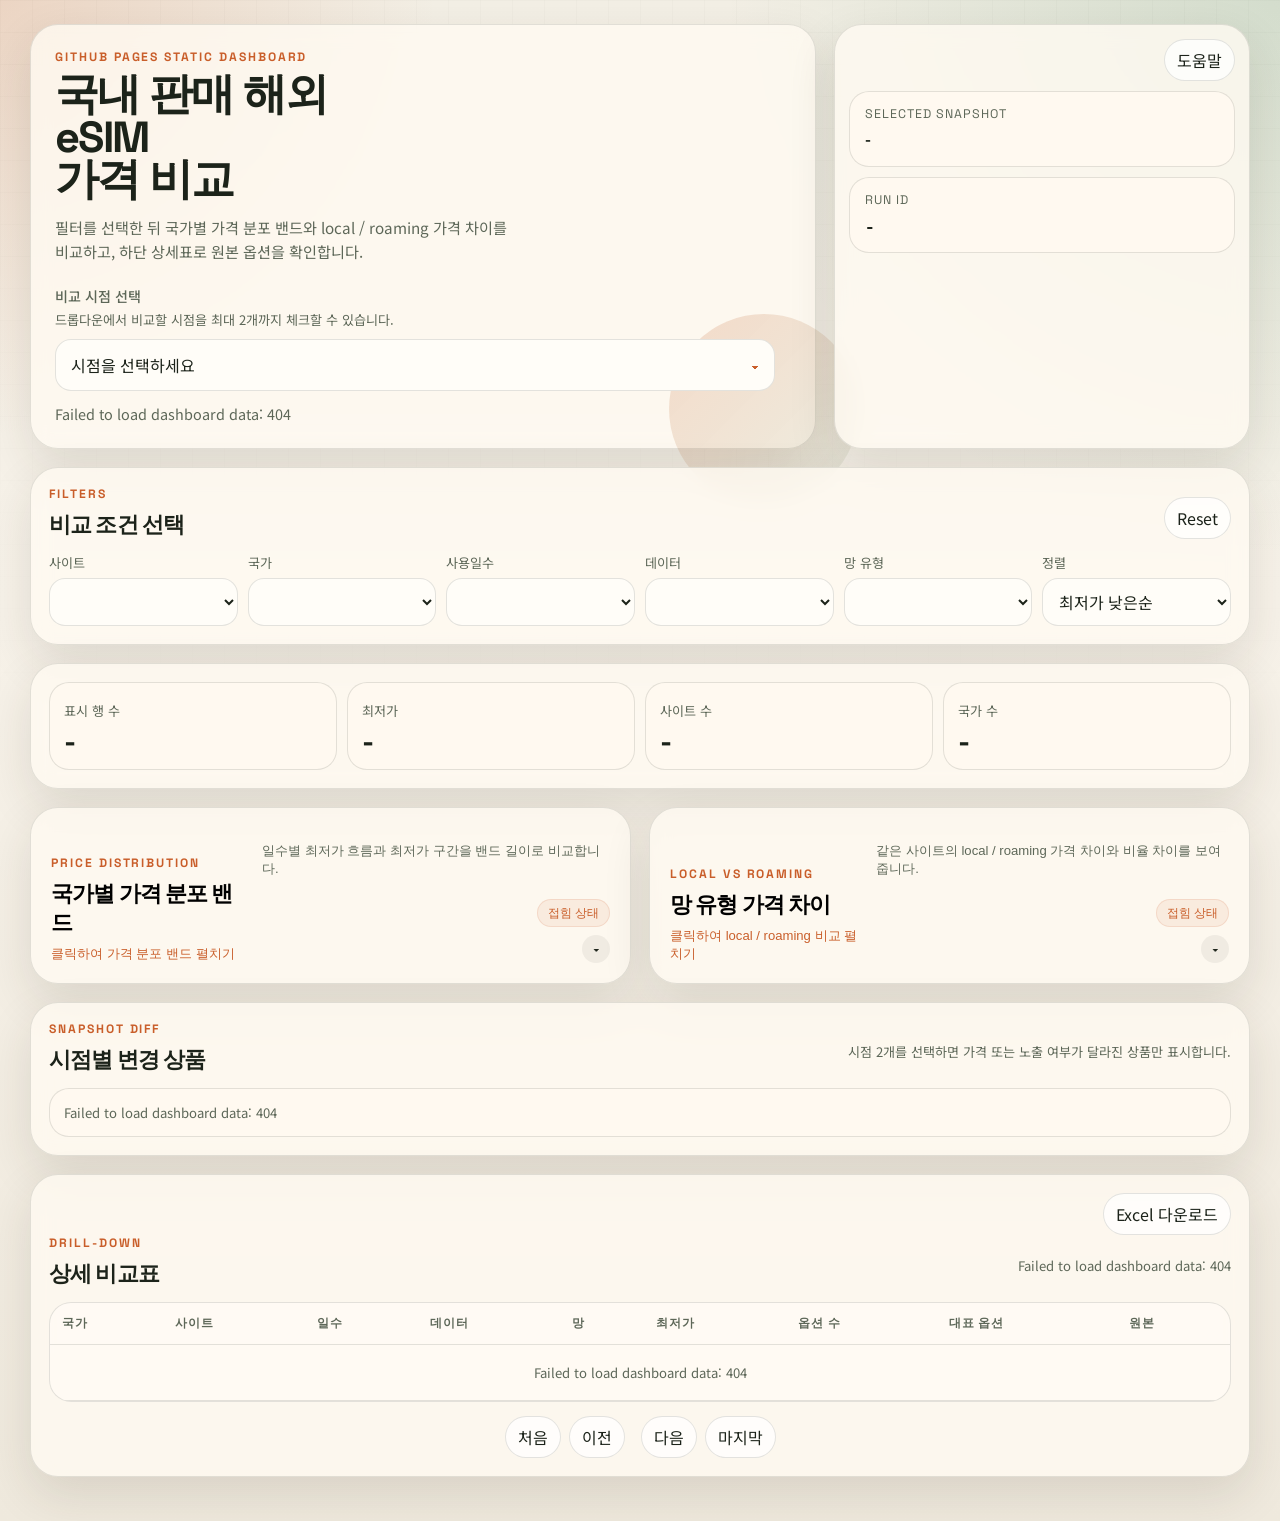
==== commit e32ebdda: "Split dashboard title into two lines" ====
--- a/dashboard/index.html
+++ b/dashboard/index.html
@@ -14,7 +14,7 @@
     <header class="hero">
       <div class="hero-copy">
         <p class="eyebrow">GitHub Pages Static Dashboard</p>
-        <h1>국내 판매 해외 eSIM 가격 비교</h1>
+        <h1>국내 판매 해외 eSIM<br>가격 비교</h1>
         <p class="hero-description">필터를 선택한 뒤 국가별 가격 분포 밴드와 local / roaming 가격 차이를 비교하고, 하단 상세표로 원본 옵션을 확인합니다.</p>
         <div class="hero-toolbar">
           <div class="snapshot-picker">
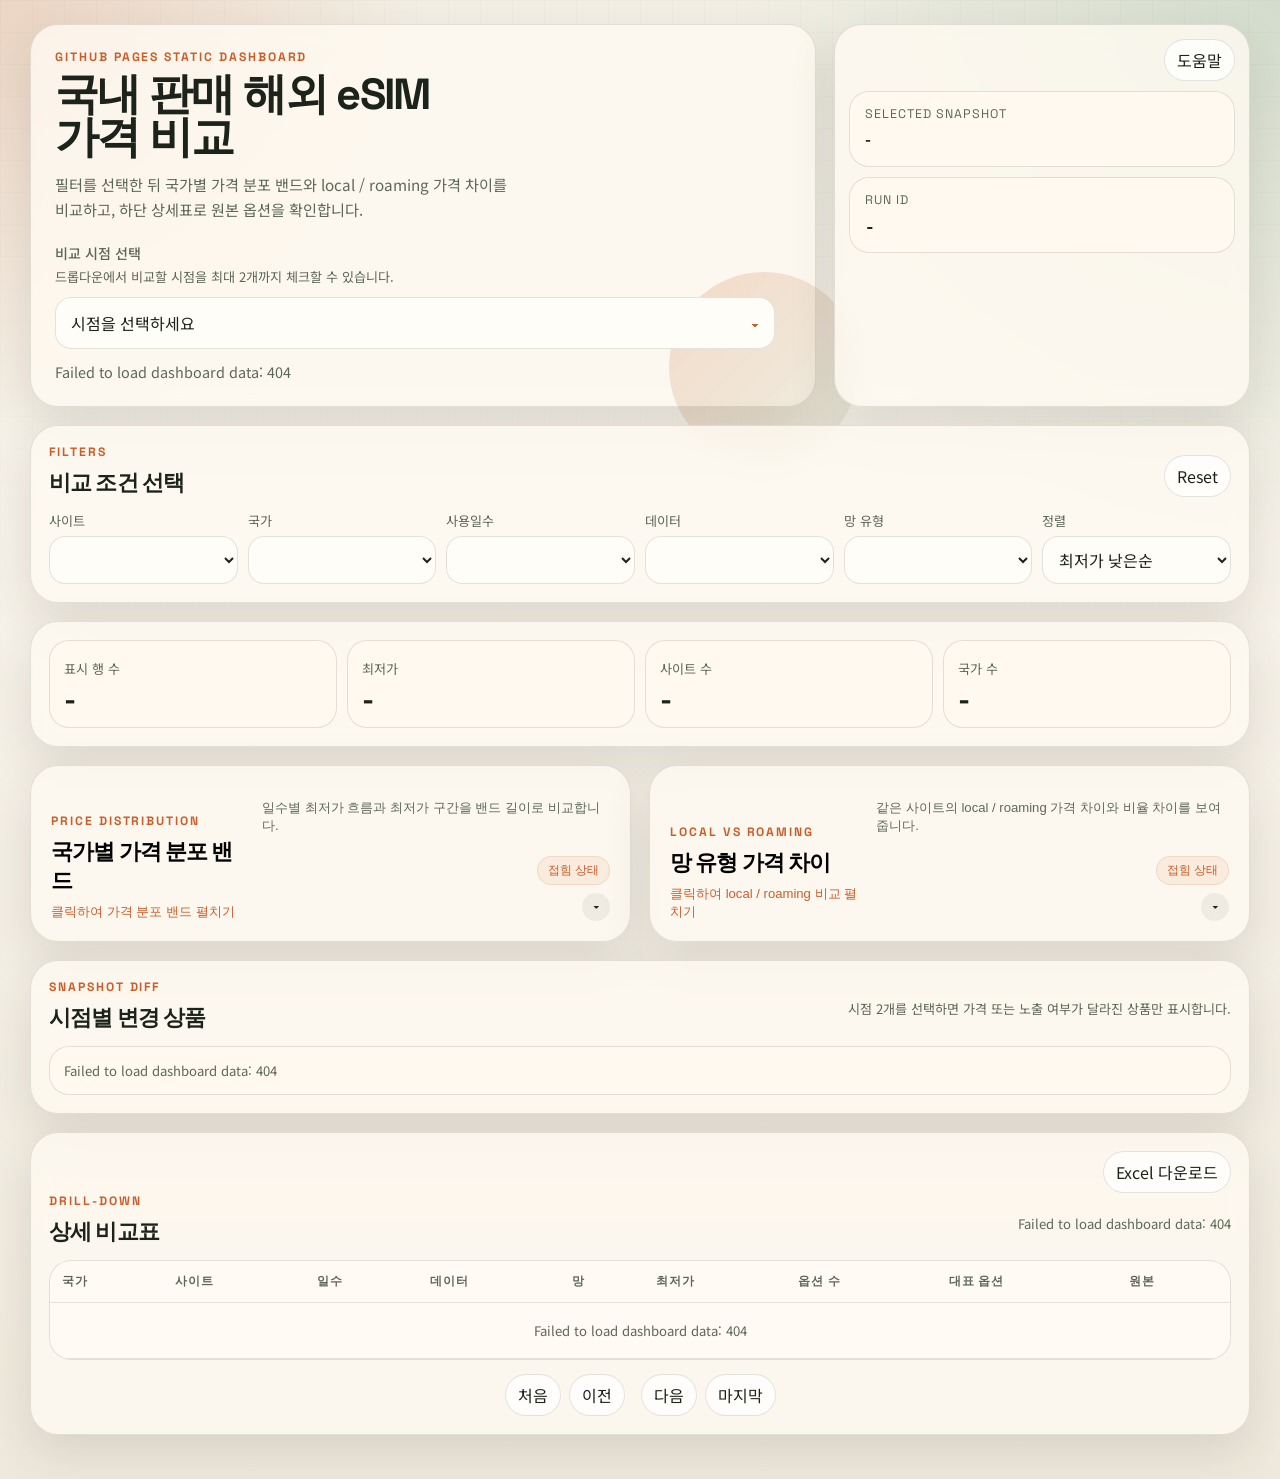
==== commit d6d72ae4: "Fix dashboard hero title line breaks" ====
--- a/dashboard/index.html
+++ b/dashboard/index.html
@@ -14,7 +14,10 @@
     <header class="hero">
       <div class="hero-copy">
         <p class="eyebrow">GitHub Pages Static Dashboard</p>
-        <h1>국내 판매 해외 eSIM<br>가격 비교</h1>
+        <h1>
+          <span class="hero-title-line">국내 판매 해외 eSIM</span>
+          <span class="hero-title-line">가격 비교</span>
+        </h1>
         <p class="hero-description">필터를 선택한 뒤 국가별 가격 분포 밴드와 local / roaming 가격 차이를 비교하고, 하단 상세표로 원본 옵션을 확인합니다.</p>
         <div class="hero-toolbar">
           <div class="snapshot-picker">
--- a/dashboard/styles.css
+++ b/dashboard/styles.css
@@ -120,9 +120,13 @@
 }
 
 h1 {
-  max-width: 12ch;
   font-size: clamp(2rem, 3.4vw, 3.35rem);
   line-height: 0.98;
+}
+
+.hero-title-line {
+  display: block;
+  white-space: nowrap;
 }
 
 .hero-description {
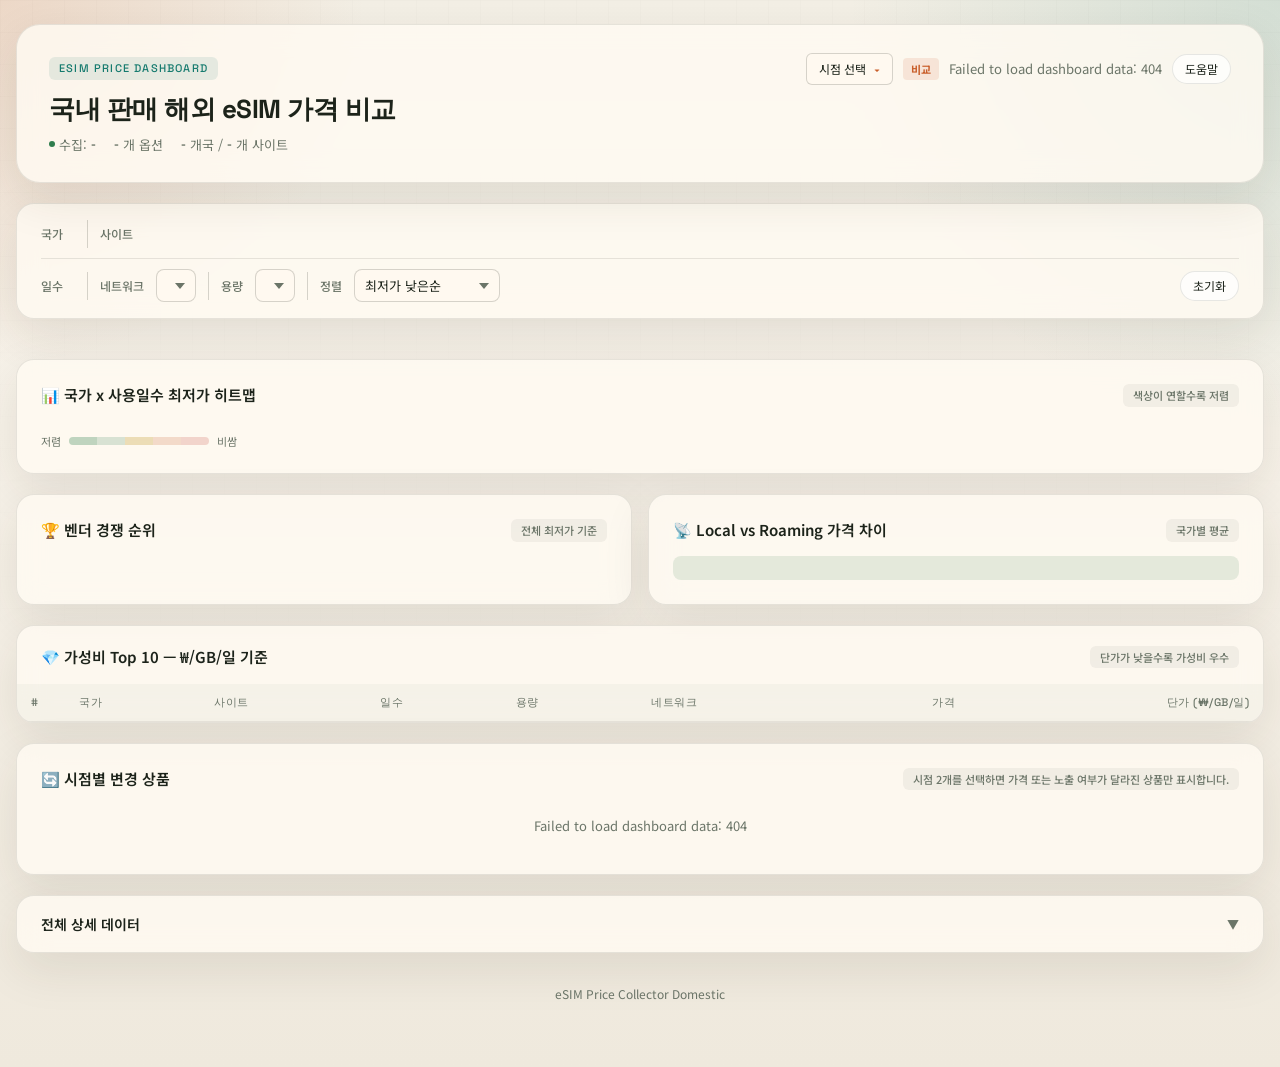
==== commit 26111d97: "대시보드 리디자인: 3단계 정보 계층 구조 적용 - 요약 카드, 히트맵, 벤더 순위, Local/Roaming 비교, 가성비 Top 10 추가 - 필터바 2행 구조: 국가 탭 + " ====
--- a/dashboard/index.html
+++ b/dashboard/index.html
@@ -3,7 +3,7 @@
 <head>
   <meta charset="UTF-8">
   <meta name="viewport" content="width=device-width, initial-scale=1.0">
-  <title>Domestic eSIM Price Dashboard</title>
+  <title>국내 판매 해외 eSIM 가격 비교</title>
   <link rel="preconnect" href="https://fonts.googleapis.com">
   <link rel="preconnect" href="https://fonts.gstatic.com" crossorigin>
   <link href="https://fonts.googleapis.com/css2?family=Space+Grotesk:wght@400;500;700&family=IBM+Plex+Mono:wght@400;500&family=Noto+Sans+KR:wght@400;500;700&display=swap" rel="stylesheet">
@@ -11,218 +11,211 @@
 </head>
 <body>
   <div class="page-shell">
+
+    <!-- Hero -->
     <header class="hero">
-      <div class="hero-copy">
-        <p class="eyebrow">GitHub Pages Static Dashboard</p>
-        <h1>
-          <span class="hero-title-line">국내 판매 해외 eSIM</span>
-          <span class="hero-title-line">가격 비교</span>
-        </h1>
-        <p class="hero-description">필터를 선택한 뒤 국가별 가격 분포 밴드와 local / roaming 가격 차이를 비교하고, 하단 상세표로 원본 옵션을 확인합니다.</p>
-        <div class="hero-toolbar">
-          <div class="snapshot-picker">
-            <div class="snapshot-multi-field">
-              <div class="snapshot-field-head">
-                <span>비교 시점 선택</span>
-                <p id="snapshot-selection-help" class="snapshot-help">드롭다운에서 비교할 시점을 최대 2개까지 체크할 수 있습니다.</p>
-              </div>
-              <div class="snapshot-dropdown">
-                <button
-                  id="snapshot-dropdown-button"
-                  class="snapshot-dropdown-button"
-                  type="button"
-                  aria-expanded="false"
-                  aria-controls="snapshot-dropdown-panel"
-                >
-                  <span id="snapshot-dropdown-label">시점을 선택하세요</span>
-                  <span class="snapshot-dropdown-icon" aria-hidden="true">▾</span>
-                </button>
-                <div
-                  id="snapshot-dropdown-panel"
-                  class="snapshot-dropdown-panel"
-                  role="group"
-                  aria-label="비교 시점 선택"
-                  hidden
-                >
-                  <div id="snapshot-checklist" class="snapshot-checklist"></div>
-                </div>
-              </div>
+      <div class="hero-top">
+        <div>
+          <span class="hero-eyebrow">eSIM Price Dashboard</span>
+          <h1>국내 판매 해외 eSIM 가격 비교</h1>
+          <div class="hero-meta">
+            <span><span class="dot dot-green"></span> 수집: <strong id="last-collected">-</strong></span>
+            <span><strong id="kpi-total">-</strong>개 옵션</span>
+            <span><strong id="kpi-countries">-</strong>개국 / <strong id="kpi-sites">-</strong>개 사이트</span>
+          </div>
+        </div>
+        <div class="snapshot-bar">
+          <div class="snapshot-dropdown">
+            <button
+              id="snapshot-dropdown-button"
+              class="snapshot-dropdown-button"
+              type="button"
+              aria-expanded="false"
+              aria-controls="snapshot-dropdown-panel"
+            >
+              <span id="snapshot-dropdown-label">시점 선택</span>
+              <span class="snapshot-dropdown-icon" aria-hidden="true">&#9662;</span>
+            </button>
+            <div
+              id="snapshot-dropdown-panel"
+              class="snapshot-dropdown-panel"
+              role="group"
+              aria-label="비교 시점 선택"
+              hidden
+            >
+              <p id="snapshot-selection-help" class="snapshot-help">최대 2개까지 체크 가능</p>
+              <div id="snapshot-checklist" class="snapshot-checklist"></div>
             </div>
           </div>
+          <span class="vs-badge">비교</span>
           <p id="snapshot-meta" class="snapshot-meta">최신 스냅샷을 불러오는 중입니다.</p>
-        </div>
-      </div>
-      <div class="hero-meta">
-        <button id="help-button" class="ghost-button help-button" type="button">도움말</button>
-        <div class="meta-chip">
-          <span class="meta-label">Selected Snapshot</span>
-          <strong id="last-collected">-</strong>
-        </div>
-        <div class="meta-chip">
-          <span class="meta-label">Run ID</span>
-          <strong id="run-id" class="mono">-</strong>
+          <button id="help-button" class="ghost-button" type="button" style="margin-left:auto;font-size:12px;padding:5px 12px;">도움말</button>
         </div>
       </div>
     </header>
 
-    <main class="content-grid">
-      <section class="panel panel-full filters-panel">
-        <div class="panel-header">
-          <div>
-            <p class="section-kicker">Filters</p>
-            <h2>비교 조건 선택</h2>
-          </div>
-          <button id="reset-filters" class="ghost-button" type="button">Reset</button>
-        </div>
-        <div class="filters">
-          <label class="filter-field"><span>사이트</span><select id="site-filter"></select></label>
-          <label class="filter-field"><span>국가</span><select id="country-filter"></select></label>
-          <label class="filter-field"><span>사용일수</span><select id="days-filter"></select></label>
-          <label class="filter-field"><span>데이터</span><select id="quota-filter"></select></label>
-          <label class="filter-field"><span>망 유형</span><select id="network-filter"></select></label>
-          <label class="filter-field">
-            <span>정렬</span>
-            <select id="sort-filter">
-              <option value="price">최저가 낮은순</option>
-              <option value="days">사용일수 낮은순</option>
-              <option value="site">사이트명 순</option>
-            </select>
-          </label>
-        </div>
-      </section>
-
-      <section class="panel panel-full summary-strip">
-        <article class="summary-stat">
-          <span class="kpi-label">표시 행 수</span>
-          <strong id="kpi-rows">-</strong>
-        </article>
-        <article class="summary-stat">
-          <span class="kpi-label">최저가</span>
-          <strong id="kpi-lowest">-</strong>
-        </article>
-        <article class="summary-stat">
-          <span class="kpi-label">사이트 수</span>
-          <strong id="kpi-sites">-</strong>
-        </article>
-        <article class="summary-stat">
-          <span class="kpi-label">국가 수</span>
-          <strong id="kpi-countries">-</strong>
-        </article>
-      </section>
-
-      <section class="panel distribution-panel">
-        <button
-          id="distribution-toggle"
-          class="panel-toggle"
-          type="button"
-          aria-expanded="false"
-          aria-controls="distribution-body"
-        >
-          <div class="panel-header">
-            <div>
-              <p class="section-kicker">Price Distribution</p>
-              <h2>국가별 가격 분포 밴드</h2>
-              <p class="panel-toggle-hint">클릭하여 가격 분포 밴드 펼치기</p>
+    <!-- Filter Bar -->
+    <div class="filter-bar">
+      <div class="filter-row">
+        <span class="filter-label">국가</span>
+        <div class="country-tabs" id="country-tabs"></div>
+        <div class="filter-divider"></div>
+        <span class="filter-label">사이트</span>
+        <div class="site-checkboxes" id="site-checkboxes"></div>
+      </div>
+      <div class="filter-row">
+        <span class="filter-label">일수</span>
+        <div class="days-group" id="days-group"></div>
+        <div class="filter-divider"></div>
+        <span class="filter-label">네트워크</span>
+        <select id="network-filter" class="filter-select"></select>
+        <div class="filter-divider"></div>
+        <span class="filter-label">용량</span>
+        <select id="quota-filter" class="filter-select"></select>
+        <div class="filter-divider"></div>
+        <span class="filter-label">정렬</span>
+        <select id="sort-filter" class="filter-select">
+          <option value="price">최저가 낮은순</option>
+          <option value="days">사용일수 낮은순</option>
+          <option value="unit_price">가성비순 (₩/GB/일)</option>
+          <option value="site">사이트명 순</option>
+        </select>
+        <div style="margin-left:auto;">
+          <button id="reset-filters" class="ghost-button" type="button" style="font-size:12px;padding:5px 12px;">초기화</button>
+        </div>
+      </div>
+    </div>
+
+    <!-- Summary Cards -->
+    <div class="summary-grid" id="summary-grid"></div>
+
+    <!-- Heatmap -->
+    <div class="heatmap-panel">
+      <div class="section-header">
+        <div class="section-title">&#128202; 국가 x 사용일수 최저가 히트맵</div>
+        <span class="section-tag">색상이 연할수록 저렴</span>
+      </div>
+      <table class="heatmap-table">
+        <thead>
+          <tr id="heatmap-head-row"></tr>
+        </thead>
+        <tbody id="heatmap-body"></tbody>
+      </table>
+      <div class="heatmap-legend">
+        <span>저렴</span>
+        <div class="legend-bar">
+          <span class="lb-1"></span>
+          <span class="lb-2"></span>
+          <span class="lb-3"></span>
+          <span class="lb-4"></span>
+          <span class="lb-5"></span>
+        </div>
+        <span>비쌈</span>
+      </div>
+    </div>
+
+    <!-- Two Column: Vendor Ranking + Premium -->
+    <div class="two-col">
+      <div class="panel">
+        <div class="section-header">
+          <div class="section-title">&#127942; 벤더 경쟁 순위</div>
+          <span class="section-tag">전체 최저가 기준</span>
+        </div>
+        <ul class="rank-list" id="rank-list"></ul>
+      </div>
+      <div class="panel">
+        <div class="section-header">
+          <div class="section-title">&#128225; Local vs Roaming 가격 차이</div>
+          <span class="section-tag">국가별 평균</span>
+        </div>
+        <div id="premium-list"></div>
+        <div id="premium-insight" class="premium-insight"></div>
+      </div>
+    </div>
+
+    <!-- Value Table (Top 10) -->
+    <div class="value-table-panel">
+      <div class="value-table-header">
+        <div class="section-title">&#128142; 가성비 Top 10 &#8212; &#8361;/GB/일 기준</div>
+        <span class="section-tag">단가가 낮을수록 가성비 우수</span>
+      </div>
+      <table class="data-table">
+        <thead>
+          <tr>
+            <th style="width:48px;">#</th>
+            <th>국가</th>
+            <th>사이트</th>
+            <th>일수</th>
+            <th>용량</th>
+            <th>네트워크</th>
+            <th style="text-align:right;">가격</th>
+            <th style="text-align:right;">단가 (&#8361;/GB/일)</th>
+          </tr>
+        </thead>
+        <tbody id="value-table-body"></tbody>
+      </table>
+    </div>
+
+    <!-- Snapshot Diff -->
+    <div class="diff-panel">
+      <div class="section-header">
+        <div class="section-title">&#128260; 시점별 변경 상품</div>
+        <p id="snapshot-diff-meta" class="section-tag">시점 2개를 선택하면 가격 또는 노출 여부가 달라진 상품만 표시합니다.</p>
+      </div>
+      <div id="snapshot-diff-list" class="snapshot-diff-list"></div>
+    </div>
+
+    <!-- Detail Table (Collapsible) -->
+    <div class="detail-section">
+      <button id="detail-toggle" class="detail-toggle" type="button">
+        <span>전체 상세 데이터</span>
+        <span class="arrow">&#9660;</span>
+      </button>
+      <div id="detail-body" class="detail-body">
+        <div class="detail-inner">
+          <div style="display:flex;justify-content:space-between;align-items:center;margin-bottom:14px;">
+            <div class="detail-stats">
+              <span>필터 결과: <strong id="detail-count">-</strong>행</span>
+              <span>정렬: <strong id="detail-sort-label">-</strong></span>
             </div>
-            <div class="panel-toggle-side">
-              <p class="panel-note">일수별 최저가 흐름과 최저가 구간을 밴드 길이로 비교합니다.</p>
-              <span class="panel-toggle-badge">접힘 상태</span>
-              <span class="panel-toggle-icon" aria-hidden="true">▾</span>
-            </div>
-          </div>
-        </button>
-        <div id="distribution-body" class="panel-body" hidden>
-          <div class="section-controls">
-            <label class="filter-field compact-field"><span>표시 국가</span><select id="price-band-country-filter"></select></label>
-            <label class="filter-field compact-field"><span>표시 개수</span><select id="price-band-limit-filter"></select></label>
-            <button id="distribution-clear" class="ghost-button section-clear-button" type="button" disabled>드릴다운 해제</button>
-          </div>
-          <div id="price-band-list" class="price-band-list"></div>
-        </div>
-      </section>
-
-      <section class="panel premium-panel">
-        <button
-          id="premium-toggle"
-          class="panel-toggle"
-          type="button"
-          aria-expanded="false"
-          aria-controls="premium-body"
-        >
-          <div class="panel-header">
-            <div>
-              <p class="section-kicker">Local vs Roaming</p>
-              <h2>망 유형 가격 차이</h2>
-              <p class="panel-toggle-hint">클릭하여 local / roaming 비교 펼치기</p>
-            </div>
-            <div class="panel-toggle-side">
-              <p class="panel-note">같은 사이트의 local / roaming 가격 차이와 비율 차이를 보여줍니다.</p>
-              <span class="panel-toggle-badge">접힘 상태</span>
-              <span class="panel-toggle-icon" aria-hidden="true">▾</span>
-            </div>
-          </div>
-        </button>
-        <div id="premium-body" class="panel-body" hidden>
-          <div class="section-controls">
-            <label class="filter-field compact-field"><span>표시 사이트</span><select id="premium-site-filter"></select></label>
-            <label class="filter-field compact-field"><span>표시 개수</span><select id="premium-limit-filter"></select></label>
-            <button id="premium-clear" class="ghost-button section-clear-button" type="button" disabled>드릴다운 해제</button>
-          </div>
-          <div id="premium-list" class="premium-list"></div>
-        </div>
-      </section>
-
-      <section class="panel panel-full snapshot-diff-panel">
-        <div class="panel-header">
-          <div>
-            <p class="section-kicker">Snapshot Diff</p>
-            <h2>시점별 변경 상품</h2>
-          </div>
-          <p id="snapshot-diff-meta" class="panel-note">시점 2개를 선택하면 가격 또는 노출 여부가 달라진 상품만 표시합니다.</p>
-        </div>
-        <div id="snapshot-diff-list" class="snapshot-diff-list"></div>
-      </section>
-
-      <section class="panel panel-full table-panel">
-        <div class="panel-header">
-          <div>
-            <p class="section-kicker">Drill-down</p>
-            <h2>상세 비교표</h2>
-          </div>
-          <div class="panel-actions">
-            <button id="download-csv" class="ghost-button" type="button">Excel 다운로드</button>
-            <p id="table-meta" class="panel-note">-</p>
-          </div>
-        </div>
-        <div class="table-wrap">
-          <table>
-            <thead>
-              <tr>
-                <th>국가</th>
-                <th>사이트</th>
-                <th>일수</th>
-                <th>데이터</th>
-                <th>망</th>
-                <th>최저가</th>
-                <th>옵션 수</th>
-                <th>대표 옵션</th>
-                <th>원본</th>
-              </tr>
-            </thead>
-            <tbody id="comparison-body"></tbody>
-          </table>
-        </div>
-        <div class="table-pagination">
-          <button id="page-first" class="ghost-button page-nav-button" type="button">처음</button>
-          <button id="page-prev" class="ghost-button" type="button">이전</button>
-          <div id="page-numbers" class="page-numbers"></div>
-          <button id="page-next" class="ghost-button" type="button">다음</button>
-          <button id="page-last" class="ghost-button page-nav-button" type="button">마지막</button>
-        </div>
-      </section>
-    </main>
+            <button id="download-csv" class="ghost-button" type="button" style="font-size:12px;padding:5px 12px;">Excel 다운로드</button>
+          </div>
+          <div class="table-wrap">
+            <table>
+              <thead>
+                <tr>
+                  <th>국가</th>
+                  <th>사이트</th>
+                  <th>일수</th>
+                  <th>용량</th>
+                  <th>네트워크</th>
+                  <th>최저가</th>
+                  <th>옵션 수</th>
+                  <th>대표 옵션</th>
+                  <th>원본</th>
+                </tr>
+              </thead>
+              <tbody id="comparison-body"></tbody>
+            </table>
+          </div>
+          <div class="table-pagination">
+            <button id="page-first" class="ghost-button page-nav-button" type="button">처음</button>
+            <button id="page-prev" class="ghost-button" type="button">이전</button>
+            <div id="page-numbers" class="page-numbers"></div>
+            <button id="page-next" class="ghost-button" type="button">다음</button>
+            <button id="page-last" class="ghost-button page-nav-button" type="button">마지막</button>
+          </div>
+        </div>
+      </div>
+    </div>
+
+    <!-- Footer -->
+    <div class="footer">
+      <p>eSIM Price Collector Domestic</p>
+    </div>
   </div>
 
+  <!-- Help Modal -->
   <div id="help-modal" class="modal-shell" hidden>
     <div id="help-overlay" class="modal-overlay"></div>
     <section class="modal-dialog" role="dialog" aria-modal="true" aria-labelledby="help-title">
@@ -235,28 +228,36 @@
       </div>
       <div class="modal-body">
         <article class="help-block">
-          <h3>크롤링 시점 선택</h3>
-          <p>상단 드롭다운에서 시점을 최대 2개까지 체크할 수 있습니다. 먼저 선택한 시점이 기준이 되며, 두 시점을 고르면 아래 시점별 변경 상품 섹션에 차이만 따로 표시됩니다.</p>
-        </article>
-        <article class="help-block">
-          <h3>Filters</h3>
-          <p>사이트, 국가, 사용일수, 데이터, 망 유형, 정렬 기준으로 전체 비교 조건을 좁힙니다. 아래 모든 섹션에 공통 적용됩니다.</p>
-        </article>
-        <article class="help-block">
-          <h3>Price Distribution</h3>
-          <p>국가별 일수 구간의 최저가 흐름을 비교합니다. 표시 국가와 표시 개수를 줄여 원하는 밴드만 볼 수 있고, 카드를 누르면 상세표 필터가 연결됩니다. 섹션 안의 드릴다운 해제 버튼으로 바로 원복할 수 있습니다.</p>
+          <h3>필터 사용법</h3>
+          <p>국가 탭, 사이트 칩(다중 선택), 일수 버튼, 네트워크/용량 드롭다운으로 조건을 좁힙니다. 모든 섹션에 공통 적용됩니다.</p>
+        </article>
+        <article class="help-block">
+          <h3>국가별 요약 카드</h3>
+          <p>4개국의 최저가, 옵션 수, 최저가 사이트를 한눈에 비교합니다. 카드를 클릭하면 해당 국가로 필터가 설정됩니다.</p>
+        </article>
+        <article class="help-block">
+          <h3>히트맵</h3>
+          <p>국가별 일수 구간의 최저가를 색상으로 비교합니다. 셀을 클릭하면 해당 조건으로 상세표 필터가 연결됩니다.</p>
+        </article>
+        <article class="help-block">
+          <h3>벤더 경쟁 순위</h3>
+          <p>전체 최저가 기준으로 사이트별 순위를 매깁니다. 각 사이트의 가격 경쟁력을 바 차트로 확인할 수 있습니다.</p>
         </article>
         <article class="help-block">
           <h3>Local vs Roaming</h3>
-          <p>같은 사이트의 local / roaming 가격 차이를 비교합니다. 사이트와 표시 개수를 조절해 필요한 카드만 집중해서 볼 수 있고, 카드 클릭 후에도 섹션 안에서 바로 드릴다운 해제가 가능합니다.</p>
-        </article>
-        <article class="help-block">
-          <h3>Snapshot Diff</h3>
-          <p>선택한 2개 시점 사이에서 가격이 달라졌거나 한쪽 시점에만 존재하는 상품만 따로 모아 보여줍니다. 현재 필터 조건이 그대로 적용됩니다.</p>
-        </article>
-        <article class="help-block">
-          <h3>Drill-down</h3>
-          <p>현재 선택한 조건의 비교 행을 표로 보여줍니다. 시점 비교 정보는 별도 섹션에서 확인하고, 상세표와 Excel 다운로드는 현재 기준 시점 데이터 자체에 집중합니다.</p>
+          <p>국가별로 local과 roaming 네트워크의 평균 가격 차이를 비교합니다.</p>
+        </article>
+        <article class="help-block">
+          <h3>가성비 Top 10</h3>
+          <p>&#8361;/GB/일 단가가 가장 낮은(가성비가 좋은) 상위 10개 옵션을 보여줍니다. 용량이 클수록, 일수가 길수록 단가가 낮아지는 경향이 있습니다.</p>
+        </article>
+        <article class="help-block">
+          <h3>시점 비교</h3>
+          <p>상단 시점 선택기에서 시점을 2개 선택하면, 가격이 달라졌거나 한쪽에만 존재하는 상품을 변경 상품 섹션에서 확인할 수 있습니다.</p>
+        </article>
+        <article class="help-block">
+          <h3>상세 데이터</h3>
+          <p>하단 '전체 상세 데이터'를 클릭하면 필터링된 전체 비교 행을 표로 확인할 수 있으며, Excel 다운로드도 가능합니다.</p>
         </article>
       </div>
     </section>
--- a/dashboard/styles.css
+++ b/dashboard/styles.css
@@ -1,38 +1,43 @@
 :root {
   --bg: #f3efe5;
-  --paper: rgba(255, 250, 242, 0.8);
+  --paper: rgba(255, 250, 242, 0.82);
   --paper-strong: #fff9f0;
   --paper-soft: rgba(255, 252, 246, 0.88);
-  --line: rgba(28, 35, 26, 0.12);
+  --line: rgba(28, 35, 26, 0.10);
+  --line-strong: rgba(28, 35, 26, 0.18);
   --text: #1c231a;
-  --muted: #5d6758;
+  --muted: #6b7568;
   --highlight: #c95e2a;
-  --highlight-soft: rgba(201, 94, 42, 0.14);
+  --highlight-soft: rgba(201, 94, 42, 0.12);
   --green: #2f7d4d;
-  --green-soft: rgba(47, 125, 77, 0.14);
-  --amber: #ad7b11;
-  --shadow: 0 18px 48px rgba(47, 38, 22, 0.12);
+  --green-soft: rgba(47, 125, 77, 0.12);
+  --green-strong: #1a6b3a;
+  --amber: #b8860b;
+  --amber-soft: rgba(184, 134, 11, 0.12);
+  --red: #c44332;
+  --red-soft: rgba(196, 67, 50, 0.10);
+  --teal: #157a6e;
+  --teal-soft: rgba(21, 122, 110, 0.10);
+  --shadow: 0 16px 48px rgba(47, 38, 22, 0.10);
   --shadow-strong: 0 24px 64px rgba(33, 29, 22, 0.18);
-}
-
-* {
-  box-sizing: border-box;
-}
-
-html,
-body {
-  margin: 0;
-  min-height: 100%;
-}
+  --radius-xl: 24px;
+  --radius-lg: 18px;
+  --radius-md: 12px;
+  --radius-sm: 8px;
+}
+
+* { box-sizing: border-box; margin: 0; padding: 0; }
+html { scroll-behavior: smooth; }
 
 body {
   min-height: 100vh;
-  font-family: "Noto Sans KR", sans-serif;
+  font-family: "Noto Sans KR", "Space Grotesk", sans-serif;
   color: var(--text);
   background:
-    radial-gradient(circle at top left, rgba(201, 94, 42, 0.18), transparent 22%),
-    radial-gradient(circle at top right, rgba(47, 125, 77, 0.16), transparent 28%),
+    radial-gradient(circle at top left, rgba(201, 94, 42, 0.16), transparent 22%),
+    radial-gradient(circle at top right, rgba(21, 122, 110, 0.14), transparent 26%),
     linear-gradient(180deg, var(--bg), #f7f2e9 40%, #efe9dd 100%);
+  line-height: 1.5;
 }
 
 body::before {
@@ -41,87 +46,68 @@
   inset: 0;
   pointer-events: none;
   background-image:
-    linear-gradient(rgba(28, 35, 26, 0.03) 1px, transparent 1px),
-    linear-gradient(90deg, rgba(28, 35, 26, 0.03) 1px, transparent 1px);
+    linear-gradient(rgba(28, 35, 26, 0.025) 1px, transparent 1px),
+    linear-gradient(90deg, rgba(28, 35, 26, 0.025) 1px, transparent 1px);
   background-size: 32px 32px;
-  mask-image: linear-gradient(180deg, rgba(0, 0, 0, 0.48), transparent 88%);
-}
-
+  mask-image: linear-gradient(180deg, rgba(0, 0, 0, 0.45), transparent 85%);
+}
+
+/* ── Layout ─────────────────────────────── */
 .page-shell {
+  width: min(1380px, calc(100% - 32px));
+  margin: 0 auto;
+  padding: 24px 0 64px;
+}
+
+/* ── Hero ───────────────────────────────── */
+.hero {
+  background: var(--paper);
+  border: 1px solid var(--line);
+  border-radius: var(--radius-xl);
+  padding: 28px 32px;
+  backdrop-filter: blur(14px);
+  box-shadow: var(--shadow);
+  margin-bottom: 20px;
+  overflow: visible;
   position: relative;
-  width: min(1220px, calc(100% - 32px));
-  margin: 0 auto;
-  padding: 24px 0 44px;
-}
-
-.hero {
-  display: grid;
-  grid-template-columns: minmax(0, 1.7fr) minmax(280px, 0.9fr);
-  gap: 18px;
-  align-items: stretch;
-  margin-bottom: 18px;
-}
-
-.hero-copy,
-.hero-meta,
-.panel,
-.meta-chip {
-  position: relative;
-  border: 1px solid var(--line);
-  border-radius: 28px;
-  background: var(--paper);
-  backdrop-filter: blur(10px);
-  box-shadow: var(--shadow);
-}
-
-.hero-copy {
-  overflow: visible;
-  padding: 24px;
-}
-
-.hero-copy::after {
-  content: "";
-  position: absolute;
-  right: -44px;
-  bottom: -56px;
-  width: 190px;
-  height: 190px;
-  border-radius: 50%;
-  background: linear-gradient(135deg, rgba(201, 94, 42, 0.2), rgba(47, 125, 77, 0.08));
-}
-
-.hero-copy > * {
-  position: relative;
-  z-index: 1;
-}
-
-.eyebrow,
+  z-index: 50;
+}
+
+.hero-top {
+  display: flex;
+  justify-content: space-between;
+  align-items: flex-start;
+  flex-wrap: wrap;
+  gap: 16px;
+}
+
+.hero-eyebrow,
 .section-kicker,
 .meta-label,
 th {
   font-family: "Space Grotesk", sans-serif;
 }
 
-.eyebrow,
+.hero-eyebrow,
 .section-kicker {
-  margin: 0 0 8px;
-  color: var(--highlight);
-  font-size: 0.76rem;
+  font-size: 11px;
+  font-weight: 500;
+  letter-spacing: 1.2px;
+  text-transform: uppercase;
+  color: var(--teal);
+  background: var(--teal-soft);
+  display: inline-block;
+  padding: 3px 10px;
+  border-radius: 6px;
+  margin-bottom: 10px;
+}
+
+.hero h1 {
+  font-size: 26px;
   font-weight: 700;
-  letter-spacing: 0.16em;
-  text-transform: uppercase;
-}
-
-h1,
-.panel-header h2 {
-  margin: 0;
+  letter-spacing: -0.5px;
+  margin-bottom: 6px;
   font-family: "Space Grotesk", sans-serif;
-  letter-spacing: -0.04em;
-}
-
-h1 {
-  font-size: clamp(2rem, 3.4vw, 3.35rem);
-  line-height: 0.98;
 }
 
 .hero-title-line {
@@ -129,91 +115,94 @@
   white-space: nowrap;
 }
 
-.hero-description {
-  max-width: 58ch;
-  margin: 14px 0 0;
-  color: var(--muted);
-  font-size: 0.95rem;
-  line-height: 1.6;
-}
-
-.hero-toolbar {
-  display: grid;
-  gap: 12px;
-  max-width: 720px;
-  margin-top: 22px;
-}
-
-.snapshot-picker,
-.snapshot-multi-field,
-.snapshot-field-head {
-  display: grid;
+.hero-meta {
+  display: flex;
+  gap: 18px;
+  font-size: 13px;
+  color: var(--muted);
+  flex-wrap: wrap;
+  margin-top: 6px;
+}
+
+.hero-meta span {
+  display: inline-flex;
+  align-items: center;
+  gap: 4px;
+}
+
+.hero-meta .dot {
+  width: 6px;
+  height: 6px;
+  border-radius: 50%;
+  display: inline-block;
+}
+
+.dot-green { background: var(--green); }
+
+/* ── Snapshot Picker ────────────────────── */
+.snapshot-bar {
+  display: flex;
+  align-items: center;
   gap: 10px;
-}
-
-.snapshot-field-head {
-  gap: 4px;
-}
-
-.snapshot-field-head span,
-.snapshot-meta,
-.snapshot-help {
-  color: var(--muted);
-}
-
-.snapshot-field-head span {
-  font-size: 0.88rem;
-  font-weight: 500;
-}
-
-.snapshot-meta {
-  margin: 0;
-  font-size: 0.9rem;
-}
-
-.snapshot-help {
-  margin: 0;
-  font-size: 0.82rem;
-  line-height: 1.5;
+  flex-wrap: wrap;
+}
+
+.snapshot-bar-label {
+  font-size: 12px;
+  font-weight: 500;
+  color: var(--muted);
+}
+
+.snapshot-select {
+  font-size: 12px;
+  padding: 5px 24px 5px 8px;
+  border-radius: 6px;
+  border: 1px solid var(--line-strong);
+  background: var(--paper-strong);
+  color: var(--text);
+  font-family: inherit;
+  cursor: pointer;
+  appearance: none;
+  background-image: url("data:image/svg+xml,%3Csvg xmlns='http://www.w3.org/2000/svg' width='10' height='6'%3E%3Cpath d='M0 0l5 6 5-6z' fill='%236b7568'/%3E%3C/svg%3E");
+  background-repeat: no-repeat;
+  background-position: right 8px center;
+}
+
+.snapshot-select:hover {
+  border-color: rgba(201, 94, 42, 0.22);
+  background: #fffaf2;
+}
+
+.snapshot-select:focus-visible {
+  outline: 2px solid rgba(201, 94, 42, 0.22);
+  outline-offset: 3px;
 }
 
 .snapshot-dropdown {
   position: relative;
 }
 
-.snapshot-dropdown-button,
-select {
-  width: 100%;
-  border: 1px solid var(--line);
-  border-radius: 16px;
-  background: #fffdf8;
+.snapshot-dropdown-button {
+  display: flex;
+  align-items: center;
+  justify-content: space-between;
+  gap: 8px;
+  padding: 6px 12px;
+  border: 1px solid var(--line-strong);
+  border-radius: 6px;
+  background: var(--paper-strong);
   color: var(--text);
   font: inherit;
-}
-
-.snapshot-dropdown-button {
-  display: flex;
-  align-items: center;
-  justify-content: space-between;
-  gap: 12px;
-  padding: 13px 15px;
+  font-size: 12px;
   cursor: pointer;
 }
 
-.snapshot-dropdown-button:hover,
-.snapshot-dropdown-button[aria-expanded="true"],
-select:hover {
+.snapshot-dropdown-button:hover {
   border-color: rgba(201, 94, 42, 0.22);
   background: #fffaf2;
 }
 
-.snapshot-dropdown-button:focus-visible,
-select:focus-visible,
-.ghost-button:focus-visible,
-.price-band-item:focus-visible,
-.premium-card:focus-visible,
-.page-button:focus-visible,
-a.source-link:focus-visible {
+.snapshot-dropdown-button:focus-visible {
   outline: 2px solid rgba(201, 94, 42, 0.22);
   outline-offset: 3px;
 }
@@ -230,36 +219,37 @@
 .snapshot-dropdown-panel {
   position: absolute;
   right: 0;
-  bottom: calc(100% + 8px);
+  top: calc(100% + 6px);
   left: 0;
-  z-index: 10;
-  padding: 12px;
-  border: 1px solid var(--line);
-  border-radius: 20px;
-  background: rgba(255, 249, 240, 0.98);
+  z-index: 100;
+  padding: 8px;
+  border: 1px solid var(--line);
+  border-radius: var(--radius-sm);
+  background: rgba(255, 249, 240, 0.99);
   box-shadow: var(--shadow-strong);
 }
 
 .snapshot-checklist {
   display: grid;
-  gap: 10px;
-  max-height: 320px;
+  gap: 4px;
   overflow: auto;
 }
 
 .snapshot-option {
   display: flex;
-  align-items: start;
-  gap: 10px;
-  padding: 12px 14px;
-  border: 1px solid var(--line);
-  border-radius: 18px;
+  align-items: center;
+  gap: 8px;
+  padding: 6px 8px;
+  border: 1px solid var(--line);
+  border-radius: 6px;
   background: var(--paper-soft);
 }
 
 .snapshot-option input {
-  margin-top: 2px;
+  margin: 0;
   accent-color: var(--highlight);
+  width: 14px;
+  height: 14px;
 }
 
 .snapshot-option input:disabled {
@@ -268,186 +258,838 @@
 }
 
 .snapshot-option-copy {
-  display: grid;
-  gap: 4px;
-}
-
-.snapshot-option-copy strong {
-  font-size: 0.92rem;
-}
-
-.snapshot-option-copy small {
-  color: var(--muted);
-  line-height: 1.45;
-}
+  display: flex;
+  align-items: center;
+  gap: 8px;
+}
+
+.snapshot-option-copy strong { font-size: 12px; font-weight: 500; }
+.snapshot-option-copy small { color: var(--muted); font-size: 11px; line-height: 1.3; }
 
 .snapshot-option.is-primary {
   border-color: rgba(201, 94, 42, 0.28);
   background: rgba(255, 244, 232, 0.96);
 }
 
-.hero-meta {
+.snapshot-meta {
+  margin: 0;
+  font-size: 0.82rem;
+  color: var(--muted);
+}
+
+.snapshot-help {
+  margin: 0;
+  font-size: 0.78rem;
+  line-height: 1.5;
+  color: var(--muted);
+}
+
+.vs-badge {
+  font-size: 11px;
+  font-weight: 700;
+  color: var(--highlight);
+  background: var(--highlight-soft);
+  padding: 3px 8px;
+  border-radius: 4px;
+}
+
+.snapshot-field-head span {
+  font-size: 0.85rem;
+  font-weight: 500;
+  color: var(--muted);
+}
+
+/* ── Filter Bar ─────────────────────────── */
+.filter-bar {
+  background: var(--paper);
+  border: 1px solid var(--line);
+  border-radius: var(--radius-lg);
+  padding: 16px 24px;
+  backdrop-filter: blur(14px);
+  box-shadow: var(--shadow);
+  margin-bottom: 20px;
+}
+
+.filter-row {
+  display: flex;
+  align-items: center;
+  gap: 12px;
+  flex-wrap: wrap;
+}
+
+.filter-row + .filter-row {
+  margin-top: 10px;
+  padding-top: 10px;
+  border-top: 1px solid var(--line);
+}
+
+.filter-label {
+  font-size: 12px;
+  font-weight: 500;
+  color: var(--muted);
+  white-space: nowrap;
+}
+
+.filter-divider {
+  width: 1px;
+  height: 28px;
+  background: var(--line-strong);
+}
+
+/* 국가 탭 */
+.country-tabs {
+  display: flex;
+  gap: 4px;
+}
+
+.country-tab {
+  font-size: 13px;
+  font-weight: 500;
+  padding: 6px 14px;
+  border-radius: var(--radius-sm);
+  border: 1px solid transparent;
+  background: transparent;
+  color: var(--muted);
+  cursor: pointer;
+  transition: all 0.15s;
+  font-family: inherit;
+}
+
+.country-tab:hover { background: var(--highlight-soft); color: var(--highlight); }
+
+.country-tab.active {
+  background: var(--highlight);
+  color: #fff;
+  border-color: var(--highlight);
+}
+
+/* 사이트 칩 (다중 선택) */
+.site-checkboxes {
+  display: flex;
+  gap: 4px;
+  flex-wrap: wrap;
+}
+
+.site-chip {
+  display: inline-flex;
+  align-items: center;
+  gap: 5px;
+  font-size: 12px;
+  font-weight: 500;
+  padding: 5px 12px;
+  border-radius: 20px;
+  border: 1px solid var(--line-strong);
+  background: var(--paper-strong);
+  color: var(--muted);
+  cursor: pointer;
+  transition: all 0.15s;
+  user-select: none;
+}
+
+.site-chip:hover { border-color: var(--teal); color: var(--teal); }
+
+.site-chip.active {
+  background: var(--teal-soft);
+  border-color: var(--teal);
+  color: var(--teal);
+}
+
+.site-chip .chip-check {
+  width: 14px;
+  height: 14px;
+  border-radius: 3px;
+  border: 1.5px solid var(--line-strong);
+  display: inline-flex;
+  align-items: center;
+  justify-content: center;
+  font-size: 9px;
+  transition: all 0.15s;
+}
+
+.site-chip.active .chip-check {
+  background: var(--teal);
+  border-color: var(--teal);
+  color: #fff;
+}
+
+/* 일수 버튼 */
+.days-group {
+  display: flex;
+  gap: 3px;
+  flex-wrap: wrap;
+}
+
+.days-btn {
+  font-size: 12px;
+  font-weight: 500;
+  padding: 5px 10px;
+  border-radius: var(--radius-sm);
+  border: 1px solid transparent;
+  background: transparent;
+  color: var(--muted);
+  cursor: pointer;
+  transition: all 0.15s;
+  font-family: inherit;
+}
+
+.days-btn:hover { background: var(--highlight-soft); color: var(--highlight); }
+
+.days-btn.active {
+  background: var(--highlight);
+  color: #fff;
+  border-color: var(--highlight);
+}
+
+/* 드롭다운 */
+.filter-select {
+  font-size: 13px;
+  padding: 6px 28px 6px 10px;
+  border-radius: var(--radius-sm);
+  border: 1px solid var(--line-strong);
+  background: var(--paper-strong);
+  color: var(--text);
+  cursor: pointer;
+  appearance: none;
+  font-family: inherit;
+  background-image: url("data:image/svg+xml,%3Csvg xmlns='http://www.w3.org/2000/svg' width='10' height='6'%3E%3Cpath d='M0 0l5 6 5-6z' fill='%236b7568'/%3E%3C/svg%3E");
+  background-repeat: no-repeat;
+  background-position: right 10px center;
+}
+
+.filter-select:hover { border-color: rgba(201, 94, 42, 0.22); background: #fffaf2; }
+.filter-select:focus-visible { outline: 2px solid rgba(201, 94, 42, 0.22); outline-offset: 3px; }
+
+/* ── Summary Cards ──────────────────────── */
+.summary-grid {
+  display: grid;
+  grid-template-columns: repeat(4, 1fr);
+  gap: 14px;
+  margin-bottom: 20px;
+}
+
+.summary-card {
+  background: var(--paper);
+  border: 1px solid var(--line);
+  border-radius: var(--radius-lg);
+  padding: 20px 22px 18px;
+  backdrop-filter: blur(14px);
+  box-shadow: var(--shadow);
+  cursor: pointer;
+  transition: transform 0.15s, box-shadow 0.15s;
+}
+
+.summary-card:hover {
+  transform: translateY(-2px);
+  box-shadow: 0 20px 56px rgba(47, 38, 22, 0.14);
+}
+
+.summary-card.selected {
+  border-color: var(--highlight);
+  box-shadow: 0 0 0 2px var(--highlight-soft), var(--shadow);
+}
+
+.card-country {
+  font-size: 12px;
+  font-weight: 500;
+  color: var(--muted);
+  margin-bottom: 8px;
+  display: flex;
+  justify-content: space-between;
+  align-items: center;
+}
+
+.card-flag {
+  font-size: 22px;
+  line-height: 1;
+}
+
+.card-price {
+  font-family: "Space Grotesk", sans-serif;
+  font-size: 32px;
+  font-weight: 700;
+  letter-spacing: -1px;
+  color: var(--green-strong);
+  margin-bottom: 4px;
+}
+
+.card-price .won {
+  font-size: 18px;
+  font-weight: 500;
+  color: var(--muted);
+}
+
+.card-detail {
+  font-size: 12px;
+  color: var(--muted);
+  display: flex;
+  justify-content: space-between;
+  gap: 8px;
+}
+
+.card-badge {
+  font-size: 11px;
+  font-weight: 500;
+  padding: 2px 8px;
+  border-radius: 4px;
+  background: var(--green-soft);
+  color: var(--green);
+}
+
+/* ── Section Headers ────────────────────── */
+.section-header {
+  display: flex;
+  align-items: center;
+  justify-content: space-between;
+  margin-bottom: 12px;
+}
+
+.section-title {
+  font-size: 15px;
+  font-weight: 600;
+  display: flex;
+  align-items: center;
+  gap: 8px;
+}
+
+.section-tag {
+  font-size: 11px;
+  font-weight: 500;
+  padding: 3px 10px;
+  border-radius: 6px;
+  color: var(--muted);
+  background: rgba(28, 35, 26, 0.05);
+}
+
+/* ── Heatmap ────────────────────────────── */
+.heatmap-panel {
+  background: var(--paper);
+  border: 1px solid var(--line);
+  border-radius: var(--radius-lg);
+  padding: 24px;
+  backdrop-filter: blur(14px);
+  box-shadow: var(--shadow);
+  margin-bottom: 20px;
+}
+
+.heatmap-table {
+  width: 100%;
+  border-collapse: separate;
+  border-spacing: 4px;
+}
+
+.heatmap-table th {
+  font-size: 12px;
+  font-weight: 500;
+  color: var(--muted);
+  padding: 8px 12px;
+  text-align: center;
+}
+
+.heatmap-table th:first-child { text-align: left; }
+
+.heatmap-table td {
+  text-align: center;
+  padding: 14px 12px;
+  border-radius: var(--radius-sm);
+  font-family: "Space Grotesk", "IBM Plex Mono", monospace;
+  font-size: 14px;
+  font-weight: 500;
+  transition: transform 0.1s;
+  position: relative;
+  cursor: pointer;
+}
+
+.heatmap-table td:hover {
+  transform: scale(1.05);
+  z-index: 1;
+}
+
+.heatmap-table .row-label {
+  text-align: left;
+  font-family: "Noto Sans KR", sans-serif;
+  font-weight: 600;
+  font-size: 13px;
+  background: transparent !important;
+  padding-left: 4px;
+  cursor: default;
+}
+
+.heatmap-table .row-label .flag {
+  font-size: 18px;
+  margin-right: 6px;
+}
+
+.heatmap-table .cell-winner {
+  display: block;
+  font-family: "Noto Sans KR", sans-serif;
+  font-size: 10px;
+  color: var(--muted);
+  margin-top: 2px;
+}
+
+/* 히트맵 색상 */
+.hm-1 { background: rgba(47, 125, 77, 0.18); color: var(--green-strong); }
+.hm-2 { background: rgba(47, 125, 77, 0.28); color: var(--green-strong); }
+.hm-3 { background: rgba(184, 134, 11, 0.15); color: #8a6d0b; }
+.hm-4 { background: rgba(184, 134, 11, 0.25); color: #8a6d0b; }
+.hm-5 { background: rgba(201, 94, 42, 0.14); color: #a44a1f; }
+.hm-6 { background: rgba(201, 94, 42, 0.22); color: #a44a1f; }
+.hm-7 { background: rgba(196, 67, 50, 0.12); color: var(--red); }
+.hm-8 { background: rgba(196, 67, 50, 0.20); color: var(--red); }
+
+.heatmap-legend {
+  display: flex;
+  align-items: center;
+  gap: 8px;
+  margin-top: 14px;
+  font-size: 11px;
+  color: var(--muted);
+}
+
+.legend-bar {
+  display: flex;
+  height: 8px;
+  width: 140px;
+  border-radius: 4px;
+  overflow: hidden;
+}
+
+.legend-bar span { flex: 1; }
+.legend-bar .lb-1 { background: rgba(47, 125, 77, 0.30); }
+.legend-bar .lb-2 { background: rgba(47, 125, 77, 0.18); }
+.legend-bar .lb-3 { background: rgba(184, 134, 11, 0.25); }
+.legend-bar .lb-4 { background: rgba(201, 94, 42, 0.20); }
+.legend-bar .lb-5 { background: rgba(196, 67, 50, 0.20); }
+
+/* ── Two Column ─────────────────────────── */
+.two-col {
+  display: grid;
+  grid-template-columns: 1fr 1fr;
+  gap: 16px;
+  margin-bottom: 20px;
+}
+
+.panel {
+  background: var(--paper);
+  border: 1px solid var(--line);
+  border-radius: var(--radius-lg);
+  padding: 24px;
+  backdrop-filter: blur(14px);
+  box-shadow: var(--shadow);
+}
+
+/* ── Vendor Ranking ─────────────────────── */
+.rank-list { list-style: none; }
+
+.rank-item {
+  display: flex;
+  align-items: center;
+  gap: 12px;
+  padding: 12px 0;
+  border-bottom: 1px solid var(--line);
+}
+
+.rank-item:last-child { border-bottom: none; }
+
+.rank-medal {
+  width: 32px;
+  height: 32px;
+  border-radius: 50%;
+  display: flex;
+  align-items: center;
+  justify-content: center;
+  font-size: 14px;
+  font-weight: 700;
+  flex-shrink: 0;
+}
+
+.medal-1 { background: linear-gradient(135deg, #ffd700, #ffec80); color: #7a6200; }
+.medal-2 { background: linear-gradient(135deg, #c0c0c0, #e8e8e8); color: #5a5a5a; }
+.medal-3 { background: linear-gradient(135deg, #cd7f32, #e8b87a); color: #6b3f10; }
+.medal-4 { background: var(--paper-strong); color: var(--muted); border: 1px solid var(--line-strong); }
+
+.rank-info { flex: 1; min-width: 0; }
+.rank-name { font-size: 14px; font-weight: 600; }
+.rank-sub { font-size: 12px; color: var(--muted); }
+
+.rank-price {
+  font-family: "Space Grotesk", sans-serif;
+  font-size: 16px;
+  font-weight: 600;
+  color: var(--green-strong);
+  white-space: nowrap;
+}
+
+.rank-bar-bg {
+  width: 100%;
+  height: 4px;
+  background: var(--line);
+  border-radius: 2px;
+  margin-top: 4px;
+}
+
+.rank-bar {
+  height: 100%;
+  border-radius: 2px;
+  background: var(--green);
+}
+
+/* ── Premium Analysis ───────────────────── */
+.premium-row {
+  display: flex;
+  align-items: center;
+  justify-content: space-between;
+  padding: 10px 0;
+  border-bottom: 1px solid var(--line);
+  font-size: 13px;
+}
+
+.premium-row:last-child { border-bottom: none; }
+
+.premium-country {
+  font-weight: 600;
+  display: flex;
+  align-items: center;
+  gap: 6px;
+}
+
+.premium-badge {
+  font-size: 11px;
+  font-weight: 500;
+  padding: 2px 8px;
+  border-radius: 4px;
+}
+
+.badge-local { background: var(--green-soft); color: var(--green); }
+.badge-roaming { background: var(--amber-soft); color: var(--amber); }
+
+.premium-diff {
+  font-family: "Space Grotesk", sans-serif;
+  font-weight: 600;
+}
+
+.diff-negative { color: var(--green); }
+.diff-positive { color: var(--red); }
+
+.premium-insight {
+  margin-top: 14px;
+  padding: 12px 14px;
+  background: var(--green-soft);
+  border-radius: var(--radius-sm);
+  font-size: 12px;
+  color: var(--green);
+}
+
+/* ── Value Table ────────────────────────── */
+.value-table-panel {
+  background: var(--paper);
+  border: 1px solid var(--line);
+  border-radius: var(--radius-lg);
+  backdrop-filter: blur(14px);
+  box-shadow: var(--shadow);
+  margin-bottom: 20px;
+  overflow: hidden;
+}
+
+.value-table-header {
+  padding: 20px 24px 16px;
+  display: flex;
+  align-items: center;
+  justify-content: space-between;
+}
+
+.data-table {
+  width: 100%;
+  border-collapse: collapse;
+  font-size: 13px;
+}
+
+.data-table thead th {
+  font-size: 11px;
+  font-weight: 500;
+  text-transform: uppercase;
+  letter-spacing: 0.5px;
+  color: var(--muted);
+  padding: 10px 14px;
+  text-align: left;
+  background: rgba(28, 35, 26, 0.03);
+  border-bottom: 1px solid var(--line);
+}
+
+.data-table tbody tr {
+  border-bottom: 1px solid var(--line);
+  transition: background 0.1s;
+}
+
+.data-table tbody tr:hover { background: rgba(201, 94, 42, 0.04); }
+.data-table td { padding: 10px 14px; }
+
+.data-table .mono {
+  font-family: "Space Grotesk", "IBM Plex Mono", monospace;
+  font-weight: 500;
+}
+
+.data-table .price-cell {
+  font-family: "Space Grotesk", sans-serif;
+  font-weight: 600;
+  color: var(--green-strong);
+}
+
+.unit-price {
+  font-family: "Space Grotesk", sans-serif;
+  font-weight: 600;
+  font-size: 12px;
+  padding: 2px 8px;
+  border-radius: 4px;
+  display: inline-block;
+}
+
+.unit-best { background: var(--green-soft); color: var(--green); }
+.unit-good { background: rgba(47, 125, 77, 0.06); color: var(--green); }
+.unit-mid  { background: var(--amber-soft); color: var(--amber); }
+.unit-exp  { background: var(--red-soft); color: var(--red); }
+
+.rank-num {
+  width: 22px;
+  height: 22px;
+  border-radius: 50%;
+  display: inline-flex;
+  align-items: center;
+  justify-content: center;
+  font-size: 11px;
+  font-weight: 700;
+  background: var(--line);
+  color: var(--text);
+}
+
+.rank-top .rank-num {
+  background: var(--green-soft);
+  color: var(--green);
+}
+
+.price-change {
+  font-size: 11px;
+  font-weight: 600;
+  display: inline-flex;
+  align-items: center;
+  gap: 2px;
+}
+
+.change-down { color: var(--green); }
+.change-up { color: var(--red); }
+.change-same { color: var(--muted); }
+
+/* ── Snapshot Diff ──────────────────────── */
+.diff-panel {
+  background: var(--paper);
+  border: 1px solid var(--line);
+  border-radius: var(--radius-lg);
+  padding: 24px;
+  backdrop-filter: blur(14px);
+  box-shadow: var(--shadow);
+  margin-bottom: 20px;
+}
+
+.snapshot-diff-list {
   display: grid;
   gap: 10px;
-  align-content: start;
+  grid-template-columns: repeat(auto-fit, minmax(300px, 1fr));
+}
+
+.snapshot-diff-card {
+  display: grid;
+  gap: 12px;
   padding: 14px;
-}
-
-.help-button {
-  justify-self: end;
-}
-
-.meta-chip {
-  padding: 14px 15px;
-  border-radius: 20px;
+  border: 1px solid var(--line);
+  border-radius: var(--radius-md);
   background: var(--paper-strong);
-  box-shadow: none;
-}
-
-.meta-label {
-  display: block;
-  margin-bottom: 6px;
-  color: var(--muted);
-  font-size: 0.78rem;
-  letter-spacing: 0.08em;
+  transition: transform 0.15s, box-shadow 0.15s;
+}
+
+.snapshot-diff-card:hover {
+  transform: translateY(-2px);
+  border-color: rgba(201, 94, 42, 0.24);
+  box-shadow: 0 14px 26px rgba(47, 38, 22, 0.08);
+}
+
+.snapshot-diff-head,
+.snapshot-diff-foot {
+  display: flex;
+  align-items: start;
+  justify-content: space-between;
+  gap: 8px;
+}
+
+.snapshot-diff-head small,
+.snapshot-diff-values span,
+.snapshot-diff-foot span {
+  color: var(--muted);
+  font-size: 12px;
+}
+
+.snapshot-diff-badge {
+  min-width: 100px;
+}
+
+.comparison-chip {
+  display: inline-flex;
+  flex-direction: column;
+  gap: 2px;
+  padding: 6px 10px;
+  border-radius: var(--radius-sm);
+  border: 1px solid var(--line);
+  background: var(--paper-strong);
+  font-size: 12px;
+}
+
+.comparison-chip strong,
+.comparison-chip small { display: block; }
+
+.comparison-chip.is-up {
+  border-color: rgba(201, 94, 42, 0.18);
+  background: rgba(255, 244, 232, 0.96);
+}
+
+.comparison-chip.is-down {
+  border-color: rgba(47, 125, 77, 0.18);
+  background: rgba(239, 247, 240, 0.96);
+}
+
+.comparison-chip.is-missing {
+  background: rgba(28, 35, 26, 0.04);
+}
+
+.snapshot-diff-values {
+  display: grid;
+  gap: 4px;
+  font-size: 12px;
+}
+
+/* ── Detail Table ───────────────────────── */
+.detail-section {
+  background: var(--paper);
+  border: 1px solid var(--line);
+  border-radius: var(--radius-lg);
+  backdrop-filter: blur(14px);
+  box-shadow: var(--shadow);
+  overflow: hidden;
+  margin-bottom: 20px;
+}
+
+.detail-toggle {
+  width: 100%;
+  display: flex;
+  align-items: center;
+  justify-content: space-between;
+  padding: 18px 24px;
+  border: none;
+  background: transparent;
+  cursor: pointer;
+  font-size: 14px;
+  font-weight: 600;
+  color: var(--text);
+  font-family: inherit;
+}
+
+.detail-toggle:hover { background: rgba(28, 35, 26, 0.02); }
+
+.detail-toggle .arrow {
+  transition: transform 0.2s;
+  font-size: 12px;
+  color: var(--muted);
+}
+
+.detail-toggle.open .arrow { transform: rotate(180deg); }
+
+.detail-body {
+  max-height: 0;
+  overflow: hidden;
+  transition: max-height 0.3s ease;
+}
+
+.detail-body.open {
+  max-height: 2000px;
+}
+
+.detail-inner {
+  padding: 0 24px 20px;
+}
+
+.detail-stats {
+  display: flex;
+  gap: 16px;
+  margin-bottom: 14px;
+  font-size: 12px;
+  color: var(--muted);
+}
+
+.detail-stats strong {
+  color: var(--text);
+  font-weight: 600;
+}
+
+/* ── Full Table ─────────────────────────── */
+.table-wrap {
+  overflow: auto;
+  border: 1px solid var(--line);
+  border-radius: var(--radius-md);
+  background: rgba(255, 251, 245, 0.86);
+}
+
+table {
+  width: 100%;
+  min-width: 800px;
+  border-collapse: collapse;
+}
+
+th,
+td {
+  padding: 10px 12px;
+  border-bottom: 1px solid var(--line);
+  text-align: left;
+  vertical-align: top;
+}
+
+th {
+  color: var(--muted);
+  font-size: 11px;
+  letter-spacing: 0.07em;
   text-transform: uppercase;
-}
-
-.mono {
-  font-family: "IBM Plex Mono", monospace;
-}
-
-.content-grid {
-  display: grid;
-  grid-template-columns: repeat(12, minmax(0, 1fr));
-  gap: 18px;
-}
-
-.panel {
-  grid-column: span 6;
+  font-family: "Space Grotesk", sans-serif;
+}
+
+td {
+  font-size: 13px;
+}
+
+tbody tr:hover { background: rgba(28, 35, 26, 0.03); }
+
+td strong { display: block; margin-bottom: 2px; }
+td small { color: var(--muted); font-size: 11px; }
+
+.empty-state {
   padding: 18px;
-}
-
-.panel-full,
-.filters-panel,
-.summary-strip,
-.snapshot-diff-panel,
-.table-panel {
-  grid-column: 1 / -1;
-}
-
-.panel-body[hidden] {
-  display: none;
-}
-
-.panel-header {
-  display: flex;
-  gap: 12px;
-  align-items: end;
-  justify-content: space-between;
-  margin-bottom: 14px;
-}
-
-.panel-header h2 {
-  font-size: 1.35rem;
-}
-
-.panel-note,
-.kpi-label,
-.filter-field span {
-  color: var(--muted);
-  font-size: 0.82rem;
-}
-
-.panel-actions {
-  display: grid;
-  justify-items: end;
+  color: var(--muted);
+  font-size: 13px;
+  text-align: center;
+}
+
+.table-pagination {
+  display: flex;
+  align-items: center;
+  justify-content: center;
   gap: 8px;
-}
-
-.panel-toggle {
-  width: 100%;
-  padding: 0;
-  border: 0;
-  background: transparent;
-  text-align: left;
-  cursor: pointer;
-  border-radius: 22px;
-}
-
-.panel-toggle .panel-header {
-  margin-bottom: 0;
-  padding: 2px;
-}
-
-.panel-toggle-side {
-  display: grid;
-  justify-items: end;
+  margin-top: 14px;
+}
+
+.page-numbers {
+  display: flex;
+  flex-wrap: wrap;
+  justify-content: center;
   gap: 8px;
 }
 
-.panel-toggle:hover .panel-header,
-.panel-toggle:focus-visible .panel-header {
-  background: rgba(28, 35, 26, 0.03);
-  border-radius: 20px;
-}
-
-.panel-toggle-hint {
-  margin: 8px 0 0;
-  color: var(--highlight);
-  font-size: 0.82rem;
-}
-
-.panel-toggle-badge,
-.premium-direction,
-.comparison-chip,
-.stat-pill {
-  display: inline-flex;
-  align-items: center;
-  justify-content: center;
-  padding: 6px 10px;
-  border-radius: 999px;
-  font-size: 0.76rem;
-  line-height: 1.2;
-}
-
-.panel-toggle-badge {
-  border: 1px solid rgba(201, 94, 42, 0.14);
-  background: rgba(201, 94, 42, 0.08);
-  color: var(--highlight);
-}
-
-.panel-toggle-icon {
-  display: inline-flex;
-  align-items: center;
-  justify-content: center;
-  width: 28px;
-  height: 28px;
-  border-radius: 999px;
-  background: rgba(28, 35, 26, 0.06);
-  color: var(--text);
-  transition: transform 160ms ease;
-}
-
-.panel-toggle[aria-expanded="true"] .panel-toggle-icon {
-  transform: rotate(180deg);
-}
-
-.panel-toggle[aria-expanded="true"] .panel-toggle-badge {
-  border-color: rgba(47, 125, 77, 0.16);
-  background: rgba(47, 125, 77, 0.1);
-  color: var(--green);
-}
-
-.ghost-button,
-a.source-link,
-.price-band-item,
-.premium-card,
-.snapshot-diff-card,
-.page-button {
-  transition: 160ms ease;
-}
-
+/* ── Ghost Buttons ──────────────────────── */
 .ghost-button,
 .page-button {
   border: 1px solid var(--line);
@@ -457,6 +1099,7 @@
   padding: 8px 12px;
   font: inherit;
   cursor: pointer;
+  transition: 160ms ease;
 }
 
 .ghost-button:hover,
@@ -470,329 +1113,11 @@
   cursor: default;
 }
 
-.filters {
-  display: grid;
-  grid-template-columns: repeat(6, minmax(0, 1fr));
-  gap: 10px;
-}
-
-.filter-field {
-  display: grid;
-  gap: 6px;
-}
-
-.compact-field {
-  min-width: 180px;
-  max-width: 240px;
-}
-
-select {
-  padding: 10px 12px;
-}
-
-.summary-strip {
-  display: grid;
-  grid-template-columns: repeat(4, minmax(0, 1fr));
-  gap: 10px;
-}
-
-.summary-stat,
-.empty-state-card,
-.snapshot-diff-card,
-.comparison-chip,
-.comparison-chip.is-missing,
-.comparison-chip.is-up,
-.comparison-chip.is-down,
-.comparison-item,
-.help-block {
-  border: 1px solid var(--line);
-  border-radius: 20px;
-  background: var(--paper-strong);
-}
-
-.summary-stat {
-  padding: 14px;
-}
-
-.summary-stat strong {
-  display: block;
-  margin-top: 6px;
-  color: var(--text);
-  font-family: "Space Grotesk", sans-serif;
-  font-size: clamp(1.45rem, 2.2vw, 1.95rem);
-  line-height: 1;
-}
-
-.section-controls {
-  display: flex;
-  flex-wrap: wrap;
-  align-items: end;
-  gap: 12px;
-  margin: 16px 0 18px;
-}
-
-.section-clear-button {
-  min-width: 132px;
-}
-
-.price-band-list,
-.premium-list,
-.snapshot-diff-list {
-  display: grid;
-  gap: 12px;
-}
-
-.price-band-country {
-  display: grid;
-  gap: 12px;
-}
-
-.price-band-header h3 {
-  margin: 0;
-  font-size: 0.96rem;
-}
-
-.price-band-header p {
-  margin: 4px 0 0;
-  color: var(--muted);
-  font-size: 0.8rem;
-}
-
-.price-band-grid {
-  display: grid;
-  grid-template-columns: repeat(auto-fit, minmax(190px, 1fr));
-  gap: 10px;
-}
-
-.price-band-item,
-.premium-card {
-  width: 100%;
-  border: 1px solid var(--line);
-  border-radius: 20px;
-  padding: 14px;
-  background: var(--paper-strong);
-  text-align: left;
-  cursor: pointer;
-}
-
-.price-band-item:hover,
-.premium-card:hover,
-.snapshot-diff-card:hover {
-  transform: translateY(-2px);
-  border-color: rgba(201, 94, 42, 0.24);
-  box-shadow: 0 14px 26px rgba(47, 38, 22, 0.08);
-}
-
-.price-band-item {
-  display: grid;
-  gap: 12px;
-}
-
-.price-band-meta strong,
-.price-band-value span,
-.price-band-value small {
-  display: block;
-}
-
-.price-band-meta span,
-.price-band-value small {
-  color: var(--muted);
-  font-size: 0.8rem;
-}
-
-.price-band-track {
-  height: 10px;
-  overflow: hidden;
-  border-radius: 999px;
-  background: rgba(28, 35, 26, 0.08);
-}
-
-.price-band-fill {
-  display: block;
-  height: 100%;
-  border-radius: inherit;
-  background: linear-gradient(90deg, #c95e2a, #db925b 70%, #f0bd85);
-}
-
-.premium-list {
-  grid-template-columns: repeat(auto-fit, minmax(260px, 1fr));
-}
-
-.premium-card {
-  display: grid;
-  gap: 12px;
-}
-
-.premium-head,
-.snapshot-diff-head,
-.snapshot-diff-foot {
-  display: flex;
-  align-items: start;
-  justify-content: space-between;
-  gap: 12px;
-}
-
-.premium-head strong,
-.premium-values span,
-.premium-diff strong,
-.premium-diff small {
-  display: block;
-}
-
-.premium-site,
-.premium-values span,
-.premium-diff small,
-.snapshot-diff-head small,
-.snapshot-diff-values span,
-.snapshot-diff-foot span {
-  color: var(--muted);
-}
-
-.premium-site {
-  margin: 0;
-  font-size: 0.82rem;
-}
-
-.premium-values,
-.snapshot-diff-values {
-  display: grid;
-  gap: 6px;
-}
-
-.premium-direction.local_higher {
-  background: rgba(201, 94, 42, 0.1);
-  color: var(--highlight);
-}
-
-.premium-direction.roaming_higher {
-  background: rgba(47, 125, 77, 0.12);
-  color: var(--green);
-}
-
-.premium-direction.same {
-  background: rgba(28, 35, 26, 0.08);
-  color: var(--muted);
-}
-
-.snapshot-diff-list {
-  grid-template-columns: repeat(auto-fit, minmax(300px, 1fr));
-}
-
-.snapshot-diff-card {
-  display: grid;
-  gap: 14px;
-  padding: 16px;
-}
-
-.snapshot-diff-badge {
-  min-width: 112px;
-}
-
-.comparison-chip {
-  display: grid;
-  gap: 2px;
-  padding: 10px 12px;
-  text-align: left;
-}
-
-.comparison-chip strong,
-.comparison-chip small {
-  display: block;
-}
-
-.comparison-chip.is-up {
-  border-color: rgba(201, 94, 42, 0.18);
-  background: rgba(255, 244, 232, 0.96);
-}
-
-.comparison-chip.is-down {
-  border-color: rgba(47, 125, 77, 0.18);
-  background: rgba(239, 247, 240, 0.96);
-}
-
-.comparison-chip.is-missing {
-  background: rgba(28, 35, 26, 0.04);
-}
-
-.empty-state-card {
-  padding: 14px;
-  color: var(--muted);
-  font-size: 0.82rem;
-}
-
-.table-wrap {
-  overflow: auto;
-  border: 1px solid var(--line);
-  border-radius: 22px;
-  background: rgba(255, 251, 245, 0.86);
-}
-
-table {
-  width: 100%;
-  min-width: 900px;
-  border-collapse: collapse;
-}
-
-th,
-td {
-  padding: 12px 12px;
-  border-bottom: 1px solid var(--line);
-  text-align: left;
-  vertical-align: top;
-}
-
-th {
-  color: var(--muted);
-  font-size: 0.74rem;
-  letter-spacing: 0.07em;
-  text-transform: uppercase;
-}
-
-td {
-  font-size: 0.86rem;
-}
-
-tbody tr:hover {
-  background: rgba(28, 35, 26, 0.03);
-}
-
-td strong {
-  display: block;
-  margin-bottom: 4px;
-}
-
-td small {
-  color: var(--muted);
-  font-size: 0.76rem;
-}
-
-.comparison-cell {
-  min-width: 220px;
-}
-
-.comparison-stack {
-  display: grid;
-  gap: 8px;
-}
-
-.table-pagination {
-  display: flex;
-  align-items: center;
-  justify-content: center;
-  gap: 8px;
-  margin-top: 14px;
-}
-
-.page-numbers {
-  display: flex;
-  flex-wrap: wrap;
-  justify-content: center;
-  gap: 8px;
-}
-
-.page-nav-button,
-.page-button {
-  min-width: 42px;
+.ghost-button:focus-visible,
+.page-button:focus-visible,
+a.source-link:focus-visible {
+  outline: 2px solid rgba(201, 94, 42, 0.22);
+  outline-offset: 3px;
 }
 
 .page-button.is-active {
@@ -801,34 +1126,30 @@
   border-color: var(--text);
 }
 
+.page-nav-button,
+.page-button {
+  min-width: 42px;
+}
+
 a.source-link {
   display: inline-flex;
   align-items: center;
   justify-content: center;
   border: 1px solid rgba(201, 94, 42, 0.24);
   border-radius: 999px;
-  padding: 7px 10px;
+  padding: 5px 8px;
   background: rgba(201, 94, 42, 0.08);
   color: var(--highlight);
   text-decoration: none;
-  font-size: 0.76rem;
+  font-size: 11px;
   font-weight: 700;
-}
-
-a.source-link:hover {
-  background: rgba(201, 94, 42, 0.14);
-}
-
-.empty-state {
-  padding: 18px;
-  color: var(--muted);
-  font-size: 0.82rem;
-  text-align: center;
-}
-
-.modal-shell[hidden] {
-  display: none;
-}
+  transition: 160ms ease;
+}
+
+a.source-link:hover { background: rgba(201, 94, 42, 0.14); }
+
+/* ── Modal ──────────────────────────────── */
+.modal-shell[hidden] { display: none; }
 
 .modal-shell {
   position: fixed;
@@ -871,102 +1192,65 @@
 
 .help-block {
   padding: 16px;
-}
-
-.help-block h3 {
-  margin: 0 0 8px;
-  font-size: 0.96rem;
-}
-
-.help-block p {
-  margin: 0;
-  color: var(--muted);
-  font-size: 0.82rem;
-  line-height: 1.6;
-}
-
+  border: 1px solid var(--line);
+  border-radius: var(--radius-md);
+  background: var(--paper-strong);
+}
+
+.help-block h3 { margin: 0 0 8px; font-size: 0.96rem; }
+.help-block p { margin: 0; color: var(--muted); font-size: 0.82rem; line-height: 1.6; }
+
+/* ── Footer ─────────────────────────────── */
+.footer {
+  text-align: center;
+  margin-top: 32px;
+  font-size: 12px;
+  color: var(--muted);
+}
+
+.footer a { color: var(--teal); text-decoration: none; }
+.footer a:hover { text-decoration: underline; }
+
+/* ── Mono ───────────────────────────────── */
+.mono { font-family: "IBM Plex Mono", monospace; }
+
+/* ── Responsive ─────────────────────────── */
 @media (max-width: 1100px) {
-  .filters {
-    grid-template-columns: repeat(3, minmax(0, 1fr));
-  }
-
-  .summary-strip {
-    grid-template-columns: repeat(2, minmax(0, 1fr));
-  }
-
-  .distribution-panel,
-  .premium-panel {
-    grid-column: 1 / -1;
-  }
+  .summary-grid { grid-template-columns: repeat(2, 1fr); }
 }
 
 @media (max-width: 960px) {
-  .hero,
-  .content-grid {
-    grid-template-columns: 1fr;
-  }
-
-  .panel,
-  .distribution-panel,
-  .premium-panel {
-    grid-column: 1 / -1;
-  }
-
-  h1 {
-    max-width: none;
-  }
+  .two-col { grid-template-columns: 1fr; }
+  .hero-top { flex-direction: column; }
+  .snapshot-bar { margin-top: 12px; }
 }
 
 @media (max-width: 720px) {
   .page-shell {
-    width: min(100% - 20px, 1220px);
+    width: min(100% - 20px, 1380px);
     padding-top: 14px;
   }
 
-  .hero-copy,
-  .hero-meta,
+  .hero,
   .panel,
   .modal-dialog {
-    border-radius: 22px;
+    border-radius: var(--radius-lg);
   }
 
-  .hero-copy,
-  .hero-meta,
+  .hero,
   .panel {
     padding: 16px;
   }
 
-  .panel-header,
-  .panel-actions,
-  .modal-header,
-  .table-pagination,
-  .premium-head,
-  .snapshot-diff-head,
-  .snapshot-diff-foot {
-    flex-direction: column;
-    align-items: start;
-  }
-
-  .filters,
-  .summary-strip,
-  .price-band-grid,
-  .premium-list,
-  .snapshot-diff-list {
-    grid-template-columns: 1fr;
-  }
-
-  .section-controls,
-  .hero-toolbar {
-    max-width: none;
-  }
-
-  .snapshot-dropdown-panel {
-    position: static;
-    margin-bottom: 8px;
-  }
-
-  .compact-field {
-    min-width: 100%;
-    max-width: none;
-  }
-}
+  .summary-grid { grid-template-columns: 1fr; }
+
+  .filter-row { flex-direction: column; align-items: flex-start; }
+  .filter-divider { display: none; }
+
+  .country-tabs { flex-wrap: wrap; }
+  .days-group { flex-wrap: wrap; }
+
+  .snapshot-diff-list { grid-template-columns: 1fr; }
+
+  .table-pagination { flex-wrap: wrap; }
+}
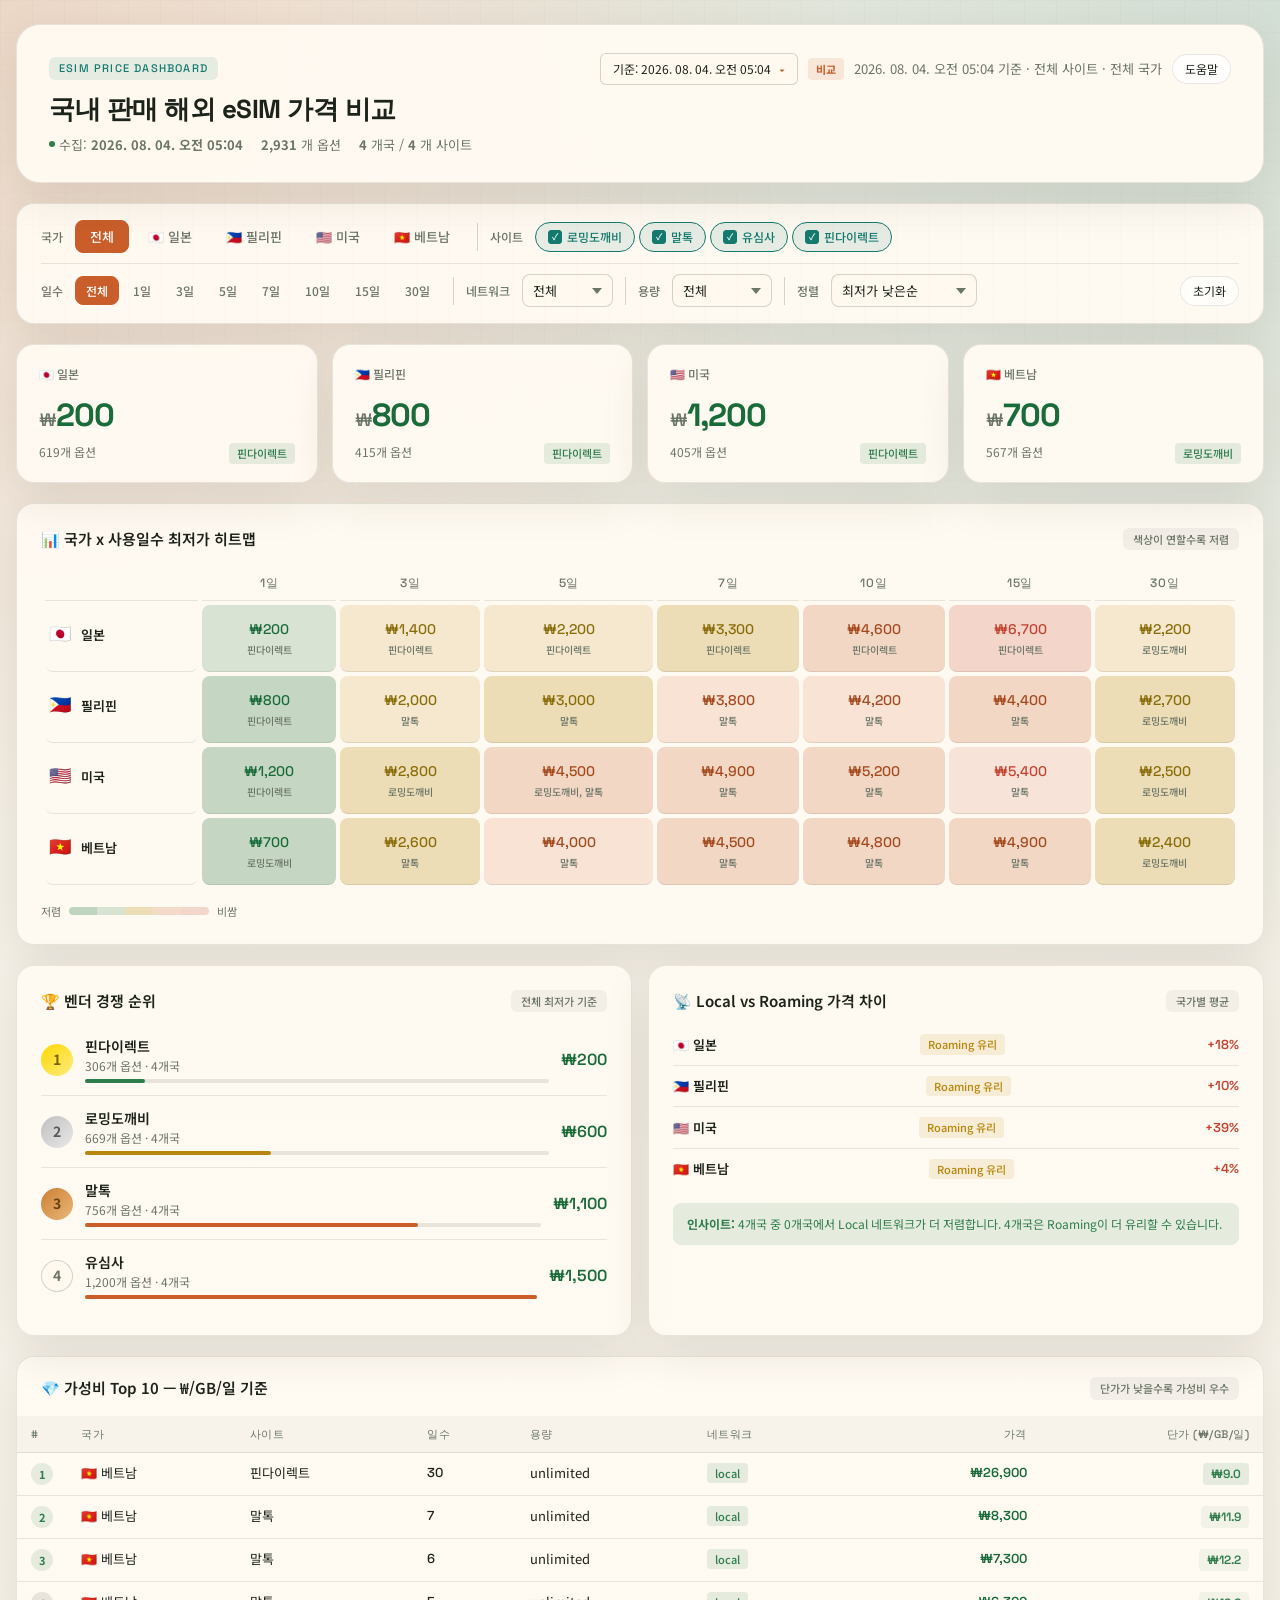
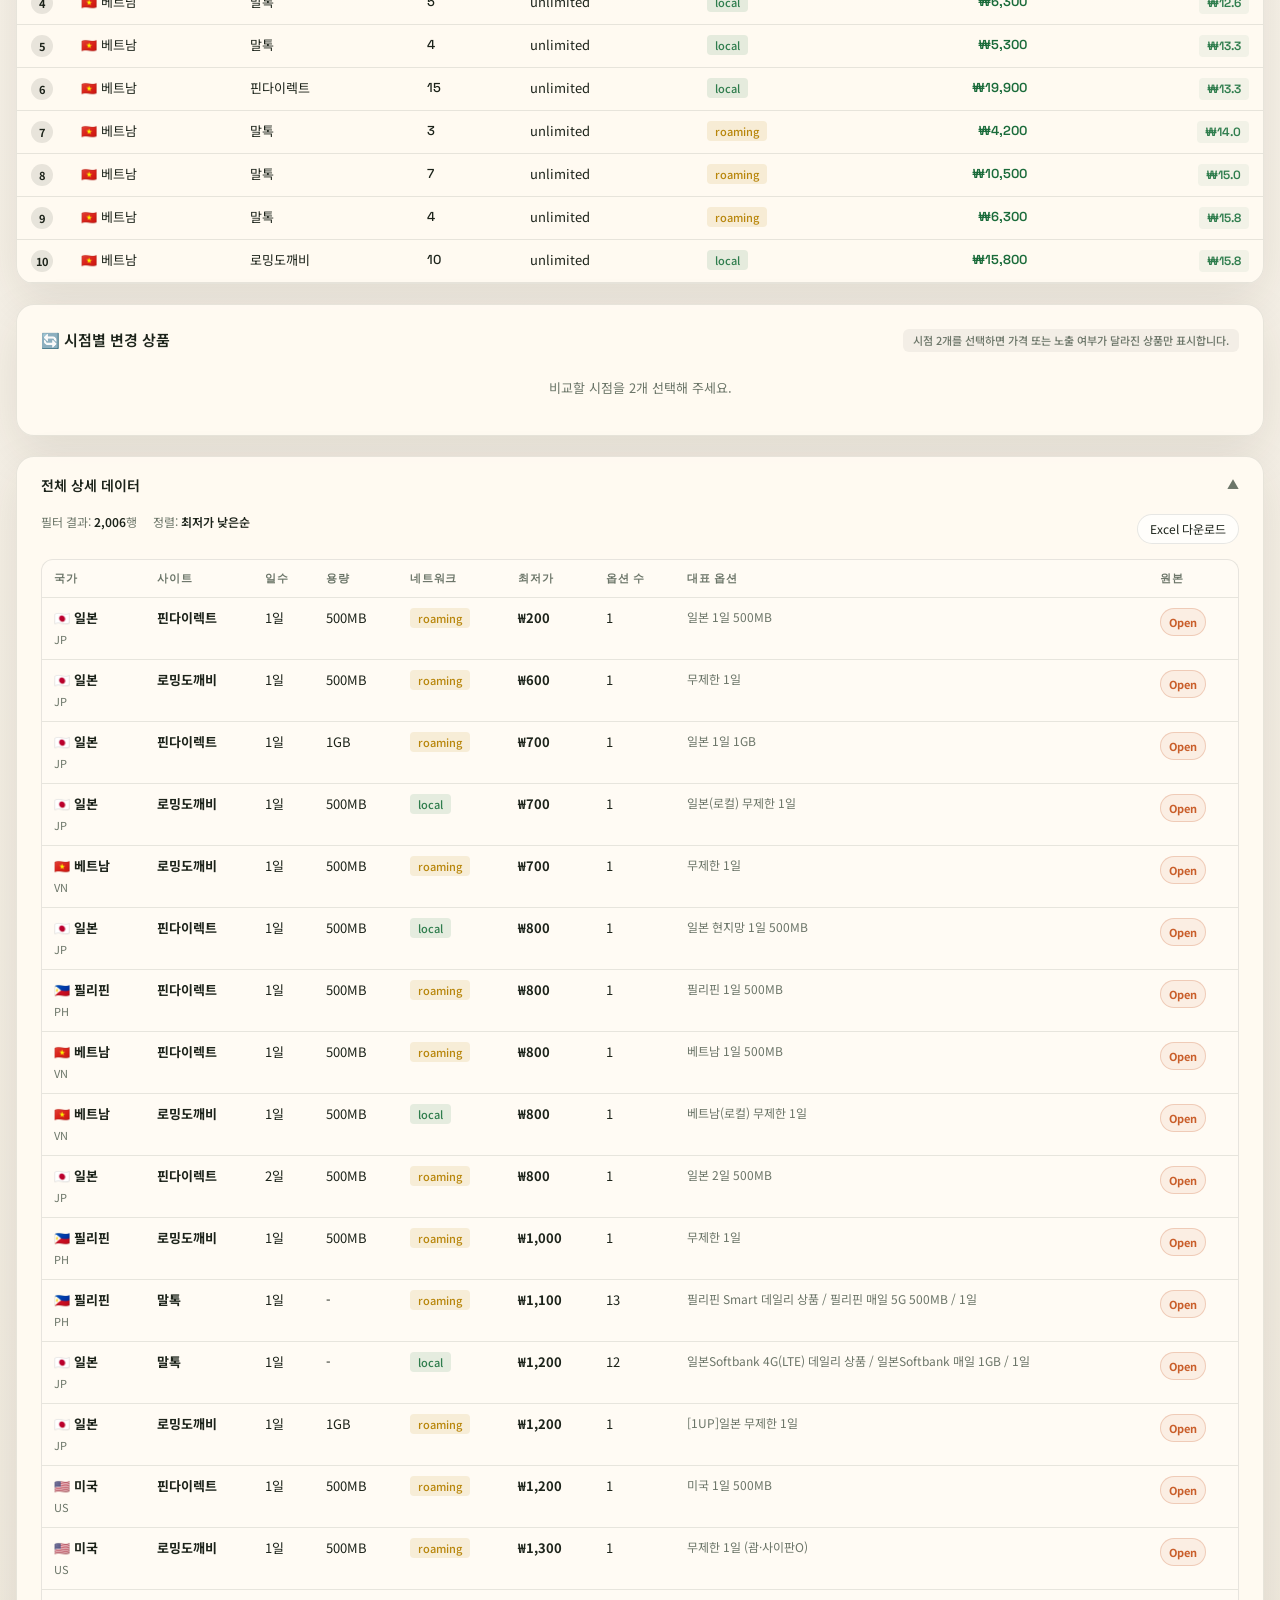
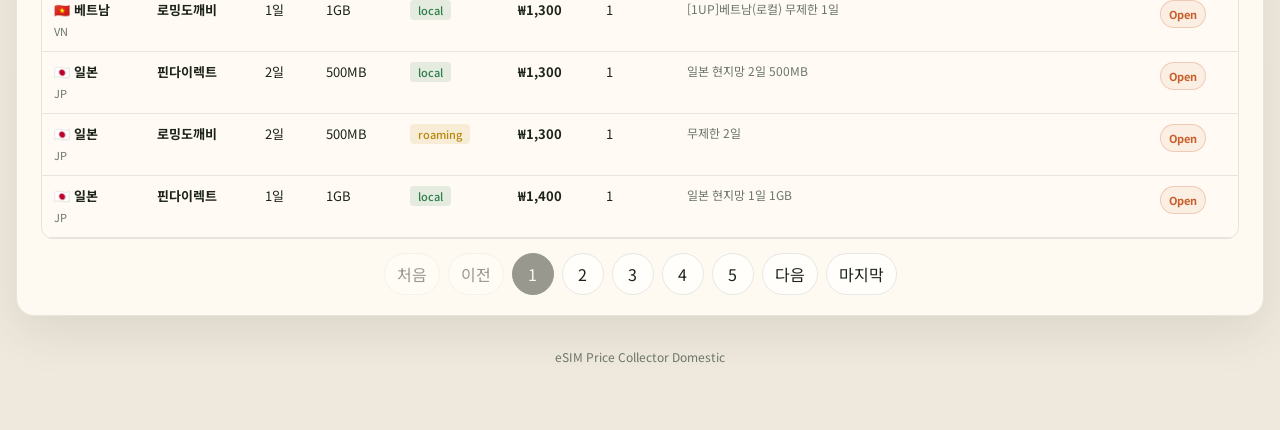
==== commit 011f5b61: "Expand detail table section by default on dashboard Co-Authored-By: Claude Sonnet 5 <noreply@anthrop" ====
--- a/dashboard/index.html
+++ b/dashboard/index.html
@@ -167,11 +167,11 @@
 
     <!-- Detail Table (Collapsible) -->
     <div class="detail-section">
-      <button id="detail-toggle" class="detail-toggle" type="button">
+      <button id="detail-toggle" class="detail-toggle open" type="button">
         <span>전체 상세 데이터</span>
         <span class="arrow">&#9660;</span>
       </button>
-      <div id="detail-body" class="detail-body">
+      <div id="detail-body" class="detail-body open">
         <div class="detail-inner">
           <div style="display:flex;justify-content:space-between;align-items:center;margin-bottom:14px;">
             <div class="detail-stats">
--- a/dashboard/styles.css
+++ b/dashboard/styles.css
@@ -1,6 +1,6 @@
 :root {
   --bg: #f3efe5;
-  --paper: rgba(255, 250, 242, 0.82);
+  --paper: rgba(255, 250, 242, 0.96);
   --paper-strong: #fff9f0;
   --paper-soft: rgba(255, 252, 246, 0.88);
   --line: rgba(28, 35, 26, 0.10);
@@ -65,7 +65,6 @@
   border: 1px solid var(--line);
   border-radius: var(--radius-xl);
   padding: 28px 32px;
-  backdrop-filter: blur(14px);
   box-shadow: var(--shadow);
   margin-bottom: 20px;
   overflow: visible;
@@ -305,7 +304,6 @@
   border: 1px solid var(--line);
   border-radius: var(--radius-lg);
   padding: 16px 24px;
-  backdrop-filter: blur(14px);
   box-shadow: var(--shadow);
   margin-bottom: 20px;
 }
@@ -472,7 +470,6 @@
   border: 1px solid var(--line);
   border-radius: var(--radius-lg);
   padding: 20px 22px 18px;
-  backdrop-filter: blur(14px);
   box-shadow: var(--shadow);
   cursor: pointer;
   transition: transform 0.15s, box-shadow 0.15s;
@@ -566,7 +563,6 @@
   border: 1px solid var(--line);
   border-radius: var(--radius-lg);
   padding: 24px;
-  backdrop-filter: blur(14px);
   box-shadow: var(--shadow);
   margin-bottom: 20px;
 }
@@ -674,7 +670,6 @@
   border: 1px solid var(--line);
   border-radius: var(--radius-lg);
   padding: 24px;
-  backdrop-filter: blur(14px);
   box-shadow: var(--shadow);
 }
 
@@ -785,7 +780,6 @@
   background: var(--paper);
   border: 1px solid var(--line);
   border-radius: var(--radius-lg);
-  backdrop-filter: blur(14px);
   box-shadow: var(--shadow);
   margin-bottom: 20px;
   overflow: hidden;
@@ -885,7 +879,6 @@
   border: 1px solid var(--line);
   border-radius: var(--radius-lg);
   padding: 24px;
-  backdrop-filter: blur(14px);
   box-shadow: var(--shadow);
   margin-bottom: 20px;
 }
@@ -970,7 +963,6 @@
   background: var(--paper);
   border: 1px solid var(--line);
   border-radius: var(--radius-lg);
-  backdrop-filter: blur(14px);
   box-shadow: var(--shadow);
   overflow: hidden;
   margin-bottom: 20px;
@@ -1154,7 +1146,7 @@
 .modal-shell {
   position: fixed;
   inset: 0;
-  z-index: 20;
+  z-index: 200;
 }
 
 .modal-overlay {
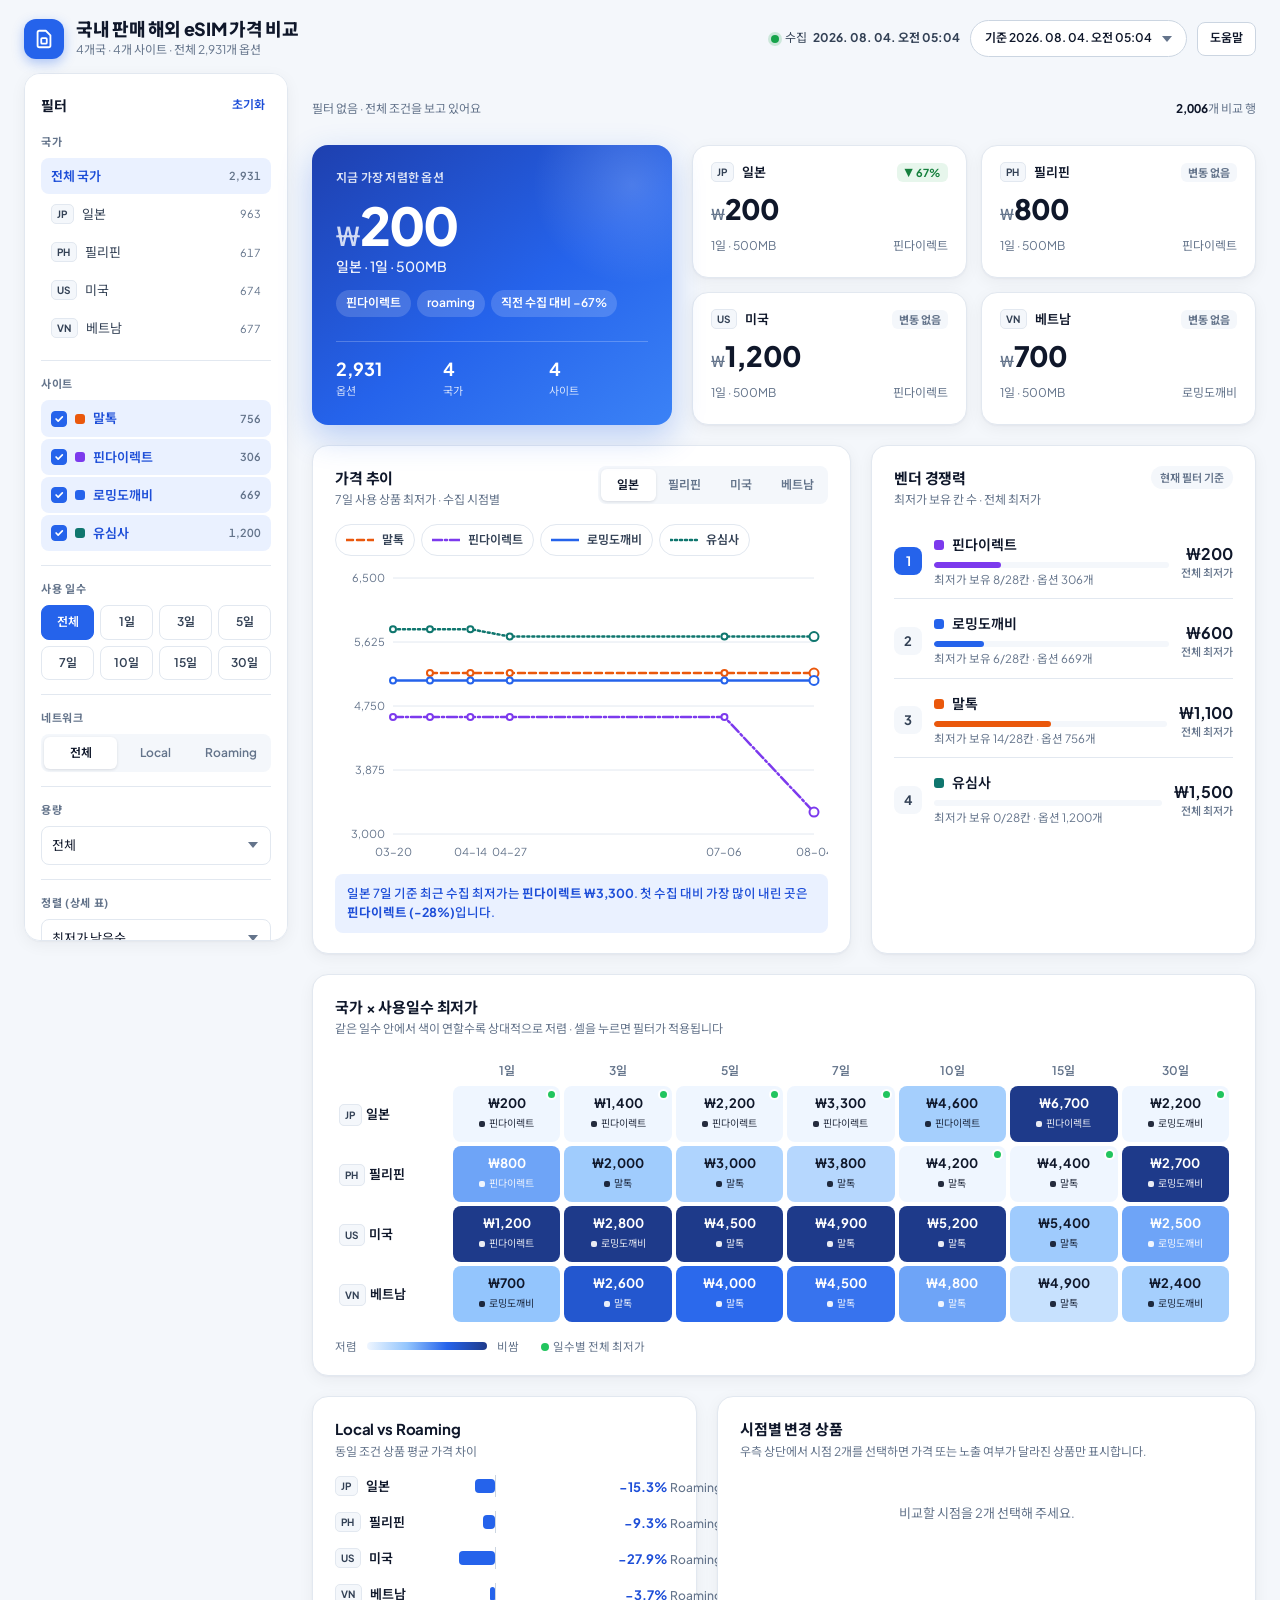
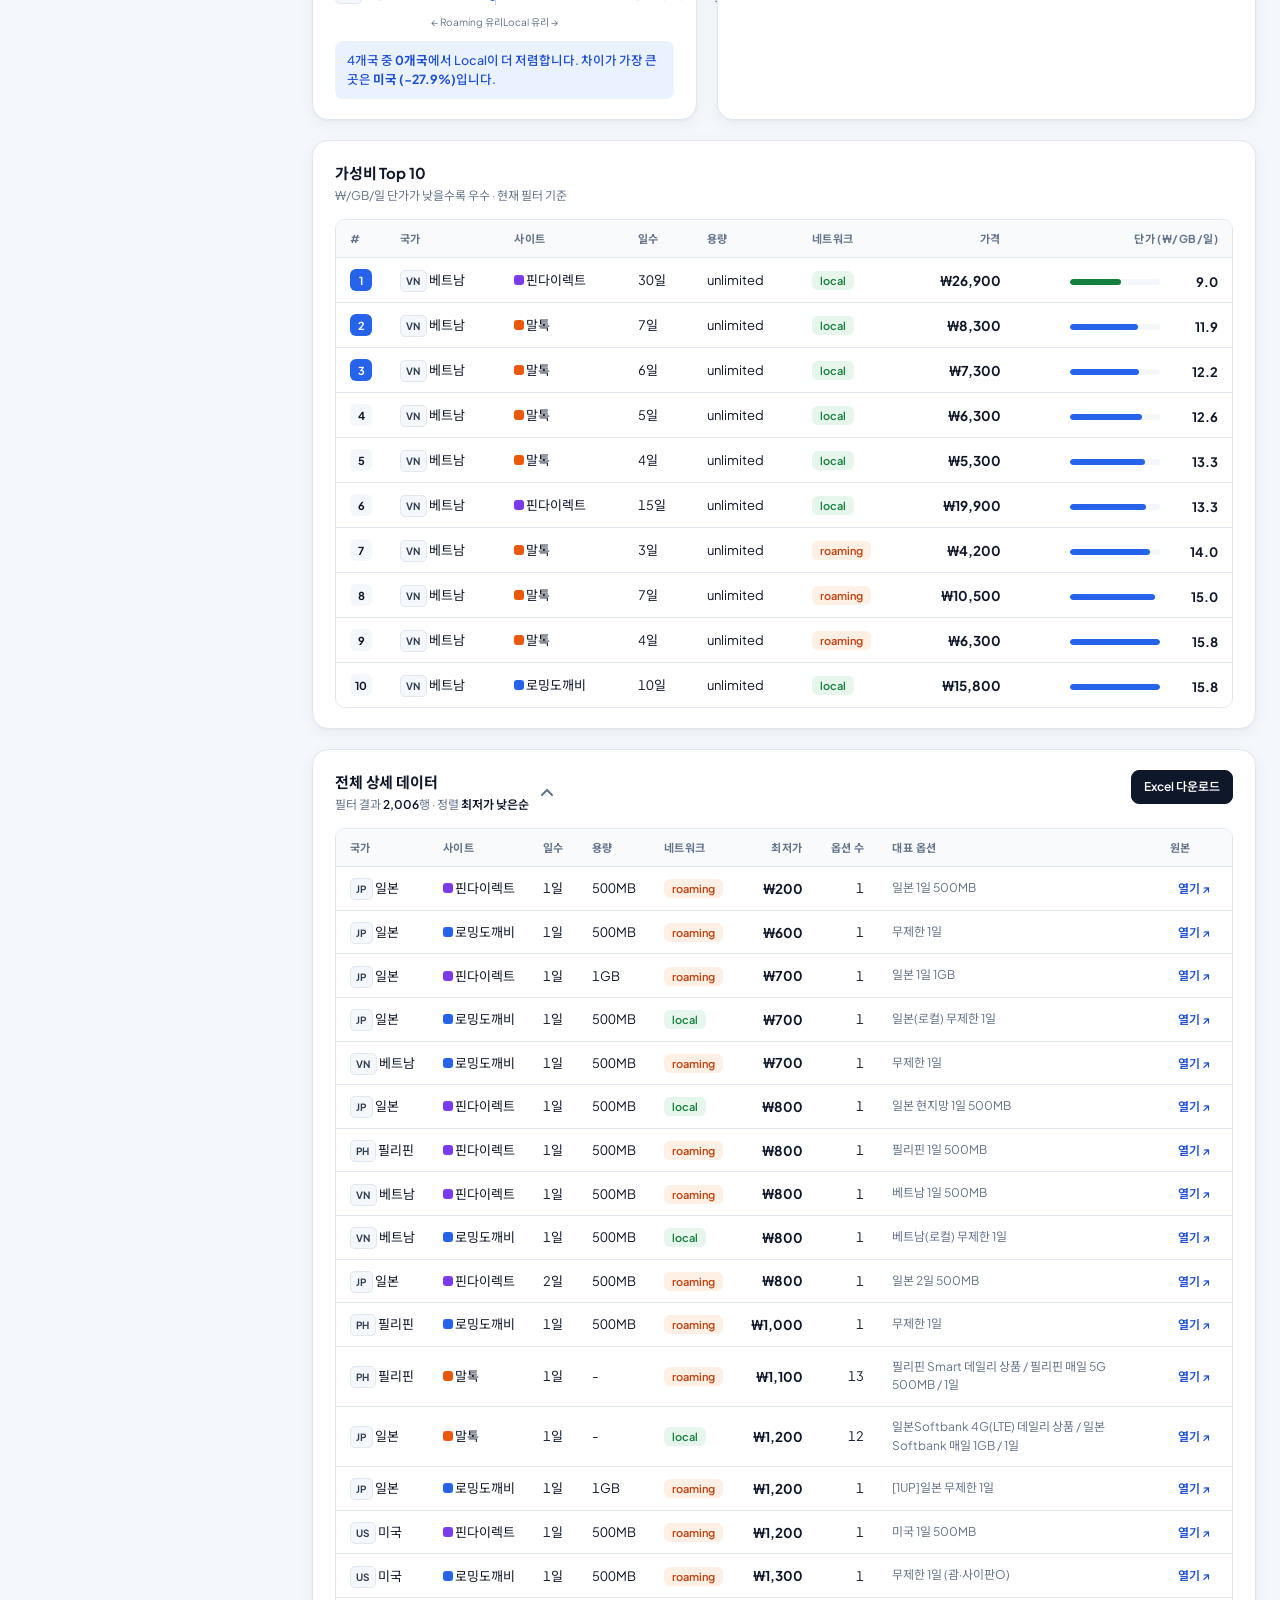
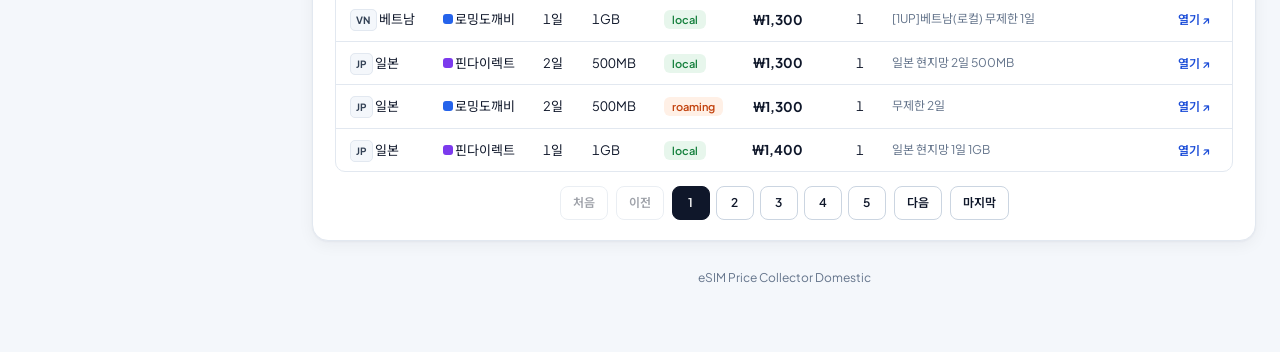
==== commit 066f4acf: "Redesign dashboard as modern SaaS light layout - Left sticky filter sidebar with per-option counts, " ====
--- a/dashboard/index.html
+++ b/dashboard/index.html
@@ -6,213 +6,163 @@
   <title>국내 판매 해외 eSIM 가격 비교</title>
   <link rel="preconnect" href="https://fonts.googleapis.com">
   <link rel="preconnect" href="https://fonts.gstatic.com" crossorigin>
-  <link href="https://fonts.googleapis.com/css2?family=Space+Grotesk:wght@400;500;700&family=IBM+Plex+Mono:wght@400;500&family=Noto+Sans+KR:wght@400;500;700&display=swap" rel="stylesheet">
+  <link href="https://fonts.googleapis.com/css2?family=Plus+Jakarta+Sans:wght@400;500;600;700;800&family=Noto+Sans+KR:wght@400;500;700&display=swap" rel="stylesheet">
   <link rel="stylesheet" href="./styles.css">
 </head>
 <body>
-  <div class="page-shell">
-
-    <!-- Hero -->
-    <header class="hero">
-      <div class="hero-top">
-        <div>
-          <span class="hero-eyebrow">eSIM Price Dashboard</span>
-          <h1>국내 판매 해외 eSIM 가격 비교</h1>
-          <div class="hero-meta">
-            <span><span class="dot dot-green"></span> 수집: <strong id="last-collected">-</strong></span>
-            <span><strong id="kpi-total">-</strong>개 옵션</span>
-            <span><strong id="kpi-countries">-</strong>개국 / <strong id="kpi-sites">-</strong>개 사이트</span>
-          </div>
-        </div>
-        <div class="snapshot-bar">
-          <div class="snapshot-dropdown">
-            <button
-              id="snapshot-dropdown-button"
-              class="snapshot-dropdown-button"
-              type="button"
-              aria-expanded="false"
-              aria-controls="snapshot-dropdown-panel"
-            >
-              <span id="snapshot-dropdown-label">시점 선택</span>
-              <span class="snapshot-dropdown-icon" aria-hidden="true">&#9662;</span>
-            </button>
-            <div
-              id="snapshot-dropdown-panel"
-              class="snapshot-dropdown-panel"
-              role="group"
-              aria-label="비교 시점 선택"
-              hidden
-            >
-              <p id="snapshot-selection-help" class="snapshot-help">최대 2개까지 체크 가능</p>
-              <div id="snapshot-checklist" class="snapshot-checklist"></div>
-            </div>
-          </div>
-          <span class="vs-badge">비교</span>
-          <p id="snapshot-meta" class="snapshot-meta">최신 스냅샷을 불러오는 중입니다.</p>
-          <button id="help-button" class="ghost-button" type="button" style="margin-left:auto;font-size:12px;padding:5px 12px;">도움말</button>
-        </div>
-      </div>
-    </header>
-
-    <!-- Filter Bar -->
-    <div class="filter-bar">
-      <div class="filter-row">
-        <span class="filter-label">국가</span>
-        <div class="country-tabs" id="country-tabs"></div>
-        <div class="filter-divider"></div>
-        <span class="filter-label">사이트</span>
-        <div class="site-checkboxes" id="site-checkboxes"></div>
-      </div>
-      <div class="filter-row">
-        <span class="filter-label">일수</span>
-        <div class="days-group" id="days-group"></div>
-        <div class="filter-divider"></div>
-        <span class="filter-label">네트워크</span>
-        <select id="network-filter" class="filter-select"></select>
-        <div class="filter-divider"></div>
-        <span class="filter-label">용량</span>
-        <select id="quota-filter" class="filter-select"></select>
-        <div class="filter-divider"></div>
-        <span class="filter-label">정렬</span>
-        <select id="sort-filter" class="filter-select">
+
+  <header class="top">
+    <div class="brand">
+      <div class="logo" aria-hidden="true">
+        <svg width="22" height="22" viewBox="0 0 24 24" fill="none" stroke="#fff" stroke-width="2" stroke-linecap="round" stroke-linejoin="round"><path d="M7 3h7l5 5v11a2 2 0 0 1-2 2H7a2 2 0 0 1-2-2V5a2 2 0 0 1 2-2z"/><rect x="9" y="11" width="6" height="6" rx="1"/></svg>
+      </div>
+      <div>
+        <h1>국내 판매 해외 eSIM 가격 비교</h1>
+        <p><span id="kpi-countries">-</span>개국 · <span id="kpi-sites">-</span>개 사이트 · 전체 <span id="kpi-total">-</span>개 옵션</p>
+      </div>
+    </div>
+    <div class="top-right">
+      <span class="fresh"><i></i>수집 <strong id="last-collected">-</strong></span>
+      <div class="snapshot-dropdown">
+        <button id="snapshot-dropdown-button" class="snap-btn" type="button" aria-expanded="false" aria-controls="snapshot-dropdown-panel">
+          <span id="snapshot-dropdown-label">시점 선택</span>
+          <svg width="10" height="6" viewBox="0 0 10 6" aria-hidden="true"><path d="M0 0l5 6 5-6z" fill="currentColor"/></svg>
+        </button>
+        <div id="snapshot-dropdown-panel" class="snapshot-dropdown-panel" role="group" aria-label="비교 시점 선택" hidden>
+          <p id="snapshot-selection-help" class="snapshot-help">최대 2개까지 체크 가능</p>
+          <div id="snapshot-checklist" class="snapshot-checklist"></div>
+        </div>
+      </div>
+      <button id="help-button" class="btn" type="button">도움말</button>
+    </div>
+  </header>
+
+  <div class="app">
+    <!-- Filter sidebar -->
+    <aside class="side" id="side" aria-label="필터">
+      <div class="side-head"><h2>필터</h2><button class="link" id="reset-filters" type="button">초기화</button></div>
+      <div class="fgroup first"><h3>국가</h3><div class="opt-list" id="f-country"></div></div>
+      <div class="fgroup"><h3>사이트</h3><div class="opt-list" id="f-site"></div></div>
+      <div class="fgroup"><h3>사용 일수</h3><div class="chipgrid" id="f-days"></div></div>
+      <div class="fgroup"><h3>네트워크</h3><div class="seg" id="f-net"></div></div>
+      <div class="fgroup"><h3>용량</h3><select id="quota-filter" class="sel" aria-label="용량"></select></div>
+      <div class="fgroup">
+        <h3>정렬 (상세 표)</h3>
+        <select id="sort-filter" class="sel" aria-label="정렬">
           <option value="price">최저가 낮은순</option>
           <option value="days">사용일수 낮은순</option>
           <option value="unit_price">가성비순 (₩/GB/일)</option>
           <option value="site">사이트명 순</option>
         </select>
-        <div style="margin-left:auto;">
-          <button id="reset-filters" class="ghost-button" type="button" style="font-size:12px;padding:5px 12px;">초기화</button>
-        </div>
-      </div>
-    </div>
-
-    <!-- Summary Cards -->
-    <div class="summary-grid" id="summary-grid"></div>
-
-    <!-- Heatmap -->
-    <div class="heatmap-panel">
-      <div class="section-header">
-        <div class="section-title">&#128202; 국가 x 사용일수 최저가 히트맵</div>
-        <span class="section-tag">색상이 연할수록 저렴</span>
-      </div>
-      <table class="heatmap-table">
-        <thead>
-          <tr id="heatmap-head-row"></tr>
-        </thead>
-        <tbody id="heatmap-body"></tbody>
-      </table>
-      <div class="heatmap-legend">
-        <span>저렴</span>
-        <div class="legend-bar">
-          <span class="lb-1"></span>
-          <span class="lb-2"></span>
-          <span class="lb-3"></span>
-          <span class="lb-4"></span>
-          <span class="lb-5"></span>
-        </div>
-        <span>비쌈</span>
-      </div>
-    </div>
-
-    <!-- Two Column: Vendor Ranking + Premium -->
-    <div class="two-col">
-      <div class="panel">
-        <div class="section-header">
-          <div class="section-title">&#127942; 벤더 경쟁 순위</div>
-          <span class="section-tag">전체 최저가 기준</span>
-        </div>
-        <ul class="rank-list" id="rank-list"></ul>
-      </div>
-      <div class="panel">
-        <div class="section-header">
-          <div class="section-title">&#128225; Local vs Roaming 가격 차이</div>
-          <span class="section-tag">국가별 평균</span>
-        </div>
-        <div id="premium-list"></div>
-        <div id="premium-insight" class="premium-insight"></div>
-      </div>
-    </div>
-
-    <!-- Value Table (Top 10) -->
-    <div class="value-table-panel">
-      <div class="value-table-header">
-        <div class="section-title">&#128142; 가성비 Top 10 &#8212; &#8361;/GB/일 기준</div>
-        <span class="section-tag">단가가 낮을수록 가성비 우수</span>
-      </div>
-      <table class="data-table">
-        <thead>
-          <tr>
-            <th style="width:48px;">#</th>
-            <th>국가</th>
-            <th>사이트</th>
-            <th>일수</th>
-            <th>용량</th>
-            <th>네트워크</th>
-            <th style="text-align:right;">가격</th>
-            <th style="text-align:right;">단가 (&#8361;/GB/일)</th>
-          </tr>
-        </thead>
-        <tbody id="value-table-body"></tbody>
-      </table>
-    </div>
-
-    <!-- Snapshot Diff -->
-    <div class="diff-panel">
-      <div class="section-header">
-        <div class="section-title">&#128260; 시점별 변경 상품</div>
-        <p id="snapshot-diff-meta" class="section-tag">시점 2개를 선택하면 가격 또는 노출 여부가 달라진 상품만 표시합니다.</p>
-      </div>
-      <div id="snapshot-diff-list" class="snapshot-diff-list"></div>
-    </div>
-
-    <!-- Detail Table (Collapsible) -->
-    <div class="detail-section">
-      <button id="detail-toggle" class="detail-toggle open" type="button">
-        <span>전체 상세 데이터</span>
-        <span class="arrow">&#9660;</span>
-      </button>
-      <div id="detail-body" class="detail-body open">
-        <div class="detail-inner">
-          <div style="display:flex;justify-content:space-between;align-items:center;margin-bottom:14px;">
-            <div class="detail-stats">
-              <span>필터 결과: <strong id="detail-count">-</strong>행</span>
-              <span>정렬: <strong id="detail-sort-label">-</strong></span>
-            </div>
-            <button id="download-csv" class="ghost-button" type="button" style="font-size:12px;padding:5px 12px;">Excel 다운로드</button>
-          </div>
-          <div class="table-wrap">
-            <table>
+      </div>
+    </aside>
+
+    <main class="main">
+      <div>
+        <button class="btn mobile-filter" id="mfilter" type="button" aria-expanded="false" aria-controls="side">
+          <svg width="14" height="14" viewBox="0 0 24 24" fill="none" stroke="currentColor" stroke-width="2.2" stroke-linecap="round"><path d="M4 6h16M7 12h10M10 18h4"/></svg>
+          필터 <span id="mcount"></span>
+        </button>
+      </div>
+      <div class="active-bar" id="active"></div>
+
+      <!-- 핵심 요약 -->
+      <section class="hero" aria-label="핵심 요약">
+        <div class="best" id="best"></div>
+        <div class="ccards" id="ccards"></div>
+      </section>
+
+      <!-- 추이 + 벤더 -->
+      <section class="grid2">
+        <div class="card">
+          <div class="card-h">
+            <div><h2>가격 추이</h2><p>7일 사용 상품 최저가 · 수집 시점별</p></div>
+            <div class="seg" id="t-country" style="min-width:230px"></div>
+          </div>
+          <div class="legend" id="legend"></div>
+          <div id="trend"></div>
+          <div class="insight" id="trend-insight"></div>
+        </div>
+        <div class="card">
+          <div class="card-h">
+            <div><h2>벤더 경쟁력</h2><p>최저가 보유 칸 수 · 전체 최저가</p></div>
+            <span class="pill">현재 필터 기준</span>
+          </div>
+          <ol class="vend" id="vend"></ol>
+        </div>
+      </section>
+
+      <!-- 히트맵 -->
+      <section class="card">
+        <div class="card-h">
+          <div><h2>국가 × 사용일수 최저가</h2><p>같은 일수 안에서 색이 연할수록 상대적으로 저렴 · 셀을 누르면 필터가 적용됩니다</p></div>
+        </div>
+        <div class="tw flat"><table class="hm" id="hm"><thead><tr id="heatmap-head-row"></tr></thead><tbody id="heatmap-body"></tbody></table></div>
+        <div class="hm-foot">
+          <span>저렴</span><div class="ramp"></div><span>비쌈</span>
+          <span class="hm-win"><i class="wdot"></i>일수별 전체 최저가</span>
+        </div>
+      </section>
+
+      <!-- Local vs Roaming + 변경 상품 -->
+      <section class="grid2 rev">
+        <div class="card">
+          <div class="card-h"><div><h2>Local vs Roaming</h2><p>동일 조건 상품 평균 가격 차이</p></div></div>
+          <div class="prem" id="prem"></div>
+          <div class="insight" id="prem-insight"></div>
+        </div>
+        <div class="card">
+          <div class="card-h">
+            <div><h2>시점별 변경 상품</h2><p id="snapshot-diff-meta">시점 2개를 선택하면 가격 또는 노출 여부가 달라진 상품만 표시합니다.</p></div>
+            <span class="pill" id="diff-pill" hidden></span>
+          </div>
+          <div class="diffs" id="snapshot-diff-list"></div>
+        </div>
+      </section>
+
+      <!-- 가성비 Top 10 -->
+      <section class="card">
+        <div class="card-h"><div><h2>가성비 Top 10</h2><p>₩/GB/일 단가가 낮을수록 우수 · 현재 필터 기준</p></div></div>
+        <div class="tw">
+          <table class="t">
+            <thead>
+              <tr><th style="width:48px">#</th><th>국가</th><th>사이트</th><th>일수</th><th>용량</th><th>네트워크</th><th class="r">가격</th><th class="r">단가 (₩/GB/일)</th></tr>
+            </thead>
+            <tbody id="value-table-body"></tbody>
+          </table>
+        </div>
+      </section>
+
+      <!-- 상세 -->
+      <section class="card detail">
+        <div class="card-h">
+          <button id="detail-toggle" class="dtoggle open" type="button" aria-expanded="true" aria-controls="detail-body">
+            <span><span class="h2">전체 상세 데이터</span><span class="sub">필터 결과 <strong id="detail-count">-</strong>행 · 정렬 <strong id="detail-sort-label">-</strong></span></span>
+            <svg class="arrow" width="12" height="8" viewBox="0 0 12 8" aria-hidden="true"><path d="M1 1l5 5 5-5" fill="none" stroke="currentColor" stroke-width="2" stroke-linecap="round"/></svg>
+          </button>
+          <button id="download-csv" class="btn primary" type="button">Excel 다운로드</button>
+        </div>
+        <div id="detail-body">
+          <div class="tw">
+            <table class="t">
               <thead>
-                <tr>
-                  <th>국가</th>
-                  <th>사이트</th>
-                  <th>일수</th>
-                  <th>용량</th>
-                  <th>네트워크</th>
-                  <th>최저가</th>
-                  <th>옵션 수</th>
-                  <th>대표 옵션</th>
-                  <th>원본</th>
-                </tr>
+                <tr><th>국가</th><th>사이트</th><th>일수</th><th>용량</th><th>네트워크</th><th class="r">최저가</th><th class="r">옵션 수</th><th>대표 옵션</th><th>원본</th></tr>
               </thead>
               <tbody id="comparison-body"></tbody>
             </table>
           </div>
           <div class="table-pagination">
-            <button id="page-first" class="ghost-button page-nav-button" type="button">처음</button>
-            <button id="page-prev" class="ghost-button" type="button">이전</button>
+            <button id="page-first" class="btn" type="button">처음</button>
+            <button id="page-prev" class="btn" type="button">이전</button>
             <div id="page-numbers" class="page-numbers"></div>
-            <button id="page-next" class="ghost-button" type="button">다음</button>
-            <button id="page-last" class="ghost-button page-nav-button" type="button">마지막</button>
-          </div>
-        </div>
-      </div>
-    </div>
-
-    <!-- Footer -->
-    <div class="footer">
-      <p>eSIM Price Collector Domestic</p>
-    </div>
+            <button id="page-next" class="btn" type="button">다음</button>
+            <button id="page-last" class="btn" type="button">마지막</button>
+          </div>
+        </div>
+      </section>
+
+      <div class="foot">eSIM Price Collector Domestic</div>
+    </main>
   </div>
 
   <!-- Help Modal -->
@@ -221,43 +171,47 @@
     <section class="modal-dialog" role="dialog" aria-modal="true" aria-labelledby="help-title">
       <div class="modal-header">
         <div>
-          <p class="section-kicker">Guide</p>
+          <p class="kicker">Guide</p>
           <h2 id="help-title">대시보드 도움말</h2>
         </div>
-        <button id="help-close" class="ghost-button" type="button" aria-label="도움말 닫기">닫기</button>
+        <button id="help-close" class="btn" type="button" aria-label="도움말 닫기">닫기</button>
       </div>
       <div class="modal-body">
         <article class="help-block">
           <h3>필터 사용법</h3>
-          <p>국가 탭, 사이트 칩(다중 선택), 일수 버튼, 네트워크/용량 드롭다운으로 조건을 좁힙니다. 모든 섹션에 공통 적용됩니다.</p>
-        </article>
-        <article class="help-block">
-          <h3>국가별 요약 카드</h3>
-          <p>4개국의 최저가, 옵션 수, 최저가 사이트를 한눈에 비교합니다. 카드를 클릭하면 해당 국가로 필터가 설정됩니다.</p>
+          <p>좌측 필터에서 국가·사이트(다중 선택)·일수·네트워크·용량을 고르면 모든 섹션에 공통 적용됩니다. 적용된 필터는 상단 칩으로 표시되며 × 로 하나씩 해제할 수 있습니다.</p>
+        </article>
+        <article class="help-block">
+          <h3>핵심 요약</h3>
+          <p>가장 저렴한 옵션과 국가별 최저가를 보여줍니다. 변동률은 직전 수집 시점 대비이며, 국가 카드를 누르면 해당 국가로 필터가 설정됩니다.</p>
+        </article>
+        <article class="help-block">
+          <h3>가격 추이</h3>
+          <p>수집 시점별 7일 사용 상품의 사이트별 최저가 변화입니다. 범례를 눌러 사이트를 켜고 끌 수 있습니다.</p>
+        </article>
+        <article class="help-block">
+          <h3>벤더 경쟁력</h3>
+          <p>국가 × 일수 칸 중 해당 사이트가 최저가를 차지한 칸 수와 전체 최저가를 비교합니다.</p>
         </article>
         <article class="help-block">
           <h3>히트맵</h3>
-          <p>국가별 일수 구간의 최저가를 색상으로 비교합니다. 셀을 클릭하면 해당 조건으로 상세표 필터가 연결됩니다.</p>
-        </article>
-        <article class="help-block">
-          <h3>벤더 경쟁 순위</h3>
-          <p>전체 최저가 기준으로 사이트별 순위를 매깁니다. 각 사이트의 가격 경쟁력을 바 차트로 확인할 수 있습니다.</p>
+          <p>국가별 일수 구간의 최저가입니다. 같은 일수 안에서 색이 연할수록 저렴하고, 초록 점은 해당 일수의 전체 최저가입니다. 셀을 누르면 해당 조건으로 필터가 연결됩니다.</p>
         </article>
         <article class="help-block">
           <h3>Local vs Roaming</h3>
-          <p>국가별로 local과 roaming 네트워크의 평균 가격 차이를 비교합니다.</p>
+          <p>국가별로 동일 조건 상품의 Local과 Roaming 평균 가격 차이를 비교합니다. 오른쪽 막대는 Roaming이 더 비싸다는 뜻입니다.</p>
         </article>
         <article class="help-block">
           <h3>가성비 Top 10</h3>
-          <p>&#8361;/GB/일 단가가 가장 낮은(가성비가 좋은) 상위 10개 옵션을 보여줍니다. 용량이 클수록, 일수가 길수록 단가가 낮아지는 경향이 있습니다.</p>
+          <p>₩/GB/일 단가가 가장 낮은 상위 10개 옵션입니다. 무제한 상품은 100GB로 가정해 계산합니다.</p>
         </article>
         <article class="help-block">
           <h3>시점 비교</h3>
-          <p>상단 시점 선택기에서 시점을 2개 선택하면, 가격이 달라졌거나 한쪽에만 존재하는 상품을 변경 상품 섹션에서 확인할 수 있습니다.</p>
+          <p>우측 상단 시점 선택기에서 2개를 체크하면, 가격이 달라졌거나 한쪽에만 존재하는 상품을 변경 상품 섹션에서 확인할 수 있습니다.</p>
         </article>
         <article class="help-block">
           <h3>상세 데이터</h3>
-          <p>하단 '전체 상세 데이터'를 클릭하면 필터링된 전체 비교 행을 표로 확인할 수 있으며, Excel 다운로드도 가능합니다.</p>
+          <p>필터링된 전체 비교 행을 표로 확인하고 Excel(CSV)로 내려받을 수 있습니다.</p>
         </article>
       </div>
     </section>
--- a/dashboard/styles.css
+++ b/dashboard/styles.css
@@ -1,1248 +1,367 @@
 :root {
-  --bg: #f3efe5;
-  --paper: rgba(255, 250, 242, 0.96);
-  --paper-strong: #fff9f0;
-  --paper-soft: rgba(255, 252, 246, 0.88);
-  --line: rgba(28, 35, 26, 0.10);
-  --line-strong: rgba(28, 35, 26, 0.18);
-  --text: #1c231a;
-  --muted: #6b7568;
-  --highlight: #c95e2a;
-  --highlight-soft: rgba(201, 94, 42, 0.12);
-  --green: #2f7d4d;
-  --green-soft: rgba(47, 125, 77, 0.12);
-  --green-strong: #1a6b3a;
-  --amber: #b8860b;
-  --amber-soft: rgba(184, 134, 11, 0.12);
-  --red: #c44332;
-  --red-soft: rgba(196, 67, 50, 0.10);
-  --teal: #157a6e;
-  --teal-soft: rgba(21, 122, 110, 0.10);
-  --shadow: 0 16px 48px rgba(47, 38, 22, 0.10);
-  --shadow-strong: 0 24px 64px rgba(33, 29, 22, 0.18);
-  --radius-xl: 24px;
-  --radius-lg: 18px;
-  --radius-md: 12px;
-  --radius-sm: 8px;
-}
-
+  --bg: #F4F7FB;
+  --surface: #FFFFFF;
+  --ink: #0F172A;
+  --ink-2: #334155;
+  --ink-3: #64748B;
+  --line: #E2E8F0;
+  --line-2: #CBD5E1;
+  --primary: #2563EB;
+  --primary-ink: #1D4ED8;
+  --primary-soft: #EAF1FF;
+  --good: #15803D;
+  --good-soft: #E7F6EC;
+  --warn: #C2410C;
+  --warn-soft: #FFF0E6;
+  --shadow: 0 1px 2px rgba(15,23,42,.04), 0 4px 16px rgba(15,23,42,.05);
+  --r-lg: 16px;
+  --r-md: 10px;
+  --r-sm: 8px;
+  --num: "Plus Jakarta Sans", "Noto Sans KR", sans-serif;
+}
 * { box-sizing: border-box; margin: 0; padding: 0; }
-html { scroll-behavior: smooth; }
-
 body {
-  min-height: 100vh;
-  font-family: "Noto Sans KR", "Space Grotesk", sans-serif;
-  color: var(--text);
-  background:
-    radial-gradient(circle at top left, rgba(201, 94, 42, 0.16), transparent 22%),
-    radial-gradient(circle at top right, rgba(21, 122, 110, 0.14), transparent 26%),
-    linear-gradient(180deg, var(--bg), #f7f2e9 40%, #efe9dd 100%);
-  line-height: 1.5;
-}
-
-body::before {
-  content: "";
-  position: fixed;
-  inset: 0;
-  pointer-events: none;
-  background-image:
-    linear-gradient(rgba(28, 35, 26, 0.025) 1px, transparent 1px),
-    linear-gradient(90deg, rgba(28, 35, 26, 0.025) 1px, transparent 1px);
-  background-size: 32px 32px;
-  mask-image: linear-gradient(180deg, rgba(0, 0, 0, 0.45), transparent 85%);
-}
-
-/* ── Layout ─────────────────────────────── */
-.page-shell {
-  width: min(1380px, calc(100% - 32px));
-  margin: 0 auto;
-  padding: 24px 0 64px;
-}
-
-/* ── Hero ───────────────────────────────── */
-.hero {
-  background: var(--paper);
-  border: 1px solid var(--line);
-  border-radius: var(--radius-xl);
-  padding: 28px 32px;
-  box-shadow: var(--shadow);
-  margin-bottom: 20px;
-  overflow: visible;
-  position: relative;
-  z-index: 50;
-}
-
-.hero-top {
-  display: flex;
-  justify-content: space-between;
-  align-items: flex-start;
-  flex-wrap: wrap;
-  gap: 16px;
-}
-
-.hero-eyebrow,
-.section-kicker,
-.meta-label,
-th {
-  font-family: "Space Grotesk", sans-serif;
-}
-
-.hero-eyebrow,
-.section-kicker {
-  font-size: 11px;
-  font-weight: 500;
-  letter-spacing: 1.2px;
-  text-transform: uppercase;
-  color: var(--teal);
-  background: var(--teal-soft);
-  display: inline-block;
-  padding: 3px 10px;
-  border-radius: 6px;
-  margin-bottom: 10px;
-}
-
-.hero h1 {
-  font-size: 26px;
-  font-weight: 700;
-  letter-spacing: -0.5px;
-  margin-bottom: 6px;
-  font-family: "Space Grotesk", sans-serif;
-}
-
-.hero-title-line {
-  display: block;
-  white-space: nowrap;
-}
-
-.hero-meta {
-  display: flex;
-  gap: 18px;
-  font-size: 13px;
-  color: var(--muted);
-  flex-wrap: wrap;
-  margin-top: 6px;
-}
-
-.hero-meta span {
-  display: inline-flex;
-  align-items: center;
-  gap: 4px;
-}
-
-.hero-meta .dot {
-  width: 6px;
-  height: 6px;
-  border-radius: 50%;
-  display: inline-block;
-}
-
-.dot-green { background: var(--green); }
-
-/* ── Snapshot Picker ────────────────────── */
-.snapshot-bar {
-  display: flex;
-  align-items: center;
-  gap: 10px;
-  flex-wrap: wrap;
-}
-
-.snapshot-bar-label {
-  font-size: 12px;
-  font-weight: 500;
-  color: var(--muted);
-}
-
-.snapshot-select {
-  font-size: 12px;
-  padding: 5px 24px 5px 8px;
-  border-radius: 6px;
-  border: 1px solid var(--line-strong);
-  background: var(--paper-strong);
-  color: var(--text);
-  font-family: inherit;
-  cursor: pointer;
-  appearance: none;
-  background-image: url("data:image/svg+xml,%3Csvg xmlns='http://www.w3.org/2000/svg' width='10' height='6'%3E%3Cpath d='M0 0l5 6 5-6z' fill='%236b7568'/%3E%3C/svg%3E");
-  background-repeat: no-repeat;
-  background-position: right 8px center;
-}
-
-.snapshot-select:hover {
-  border-color: rgba(201, 94, 42, 0.22);
-  background: #fffaf2;
-}
-
-.snapshot-select:focus-visible {
-  outline: 2px solid rgba(201, 94, 42, 0.22);
-  outline-offset: 3px;
-}
-
-.snapshot-dropdown {
-  position: relative;
-}
-
-.snapshot-dropdown-button {
-  display: flex;
-  align-items: center;
-  justify-content: space-between;
-  gap: 8px;
-  padding: 6px 12px;
-  border: 1px solid var(--line-strong);
-  border-radius: 6px;
-  background: var(--paper-strong);
-  color: var(--text);
-  font: inherit;
-  font-size: 12px;
-  cursor: pointer;
-}
-
-.snapshot-dropdown-button:hover {
-  border-color: rgba(201, 94, 42, 0.22);
-  background: #fffaf2;
-}
-
-.snapshot-dropdown-button:focus-visible {
-  outline: 2px solid rgba(201, 94, 42, 0.22);
-  outline-offset: 3px;
-}
-
-.snapshot-dropdown-icon {
-  color: var(--highlight);
-  transition: transform 160ms ease;
-}
-
-.snapshot-dropdown-button[aria-expanded="true"] .snapshot-dropdown-icon {
-  transform: rotate(180deg);
-}
-
+  background: var(--bg);
+  color: var(--ink);
+  font: 14px/1.55 "Plus Jakarta Sans", "Noto Sans KR", system-ui, sans-serif;
+  -webkit-font-smoothing: antialiased;
+}
+button, select { font: inherit; color: inherit; }
+button { cursor: pointer; background: none; border: 0; }
+button:disabled { cursor: default; }
+:focus-visible { outline: 2px solid var(--primary); outline-offset: 2px; border-radius: 6px; }
+
+/* ── Topbar ── */
+.top {
+  max-width: 1480px; margin: 0 auto; padding: 18px 24px 14px;
+  display: flex; align-items: center; justify-content: space-between; gap: 16px; flex-wrap: wrap;
+  position: relative; z-index: 50;
+}
+.brand { display: flex; align-items: center; gap: 12px; }
+.logo {
+  width: 40px; height: 40px; border-radius: 12px; background: var(--primary);
+  display: grid; place-items: center; box-shadow: 0 4px 12px rgba(37,99,235,.35); flex: none;
+}
+.brand h1 { font-size: 18px; font-weight: 800; letter-spacing: -.02em; line-height: 1.25; }
+.brand p { font-size: 12px; color: var(--ink-3); }
+.top-right { display: flex; align-items: center; gap: 10px; flex-wrap: wrap; }
+.fresh { display: inline-flex; align-items: center; gap: 6px; font-size: 12px; color: var(--ink-2); }
+.fresh i { width: 8px; height: 8px; border-radius: 50%; background: #16A34A; box-shadow: 0 0 0 3px rgba(22,163,74,.18); }
+
+.snapshot-dropdown { position: relative; }
+.snap-btn {
+  display: inline-flex; align-items: center; gap: 10px; padding: 8px 14px; min-height: 36px;
+  background: var(--surface); border: 1px solid var(--line-2); border-radius: 999px; font-size: 12px; font-weight: 600;
+}
+.snap-btn:hover { border-color: var(--primary); }
+.snap-btn svg { color: var(--ink-3); transition: transform .15s; }
+.snap-btn[aria-expanded="true"] svg { transform: rotate(180deg); }
 .snapshot-dropdown-panel {
-  position: absolute;
-  right: 0;
-  top: calc(100% + 6px);
-  left: 0;
-  z-index: 100;
-  padding: 8px;
-  border: 1px solid var(--line);
-  border-radius: var(--radius-sm);
-  background: rgba(255, 249, 240, 0.99);
-  box-shadow: var(--shadow-strong);
-}
-
-.snapshot-checklist {
-  display: grid;
-  gap: 4px;
-  overflow: auto;
-}
-
+  position: absolute; right: 0; top: calc(100% + 6px); width: 320px; z-index: 100; padding: 10px;
+  background: var(--surface); border: 1px solid var(--line); border-radius: var(--r-md); box-shadow: 0 16px 40px rgba(15,23,42,.16);
+}
+.snapshot-dropdown-panel[hidden] { display: none; }
+.snapshot-help { font-size: 12px; color: var(--ink-3); margin: 2px 4px 8px; }
+.snapshot-checklist { display: grid; gap: 4px; max-height: 320px; overflow: auto; }
 .snapshot-option {
-  display: flex;
-  align-items: center;
-  gap: 8px;
-  padding: 6px 8px;
-  border: 1px solid var(--line);
-  border-radius: 6px;
-  background: var(--paper-soft);
-}
-
-.snapshot-option input {
-  margin: 0;
-  accent-color: var(--highlight);
-  width: 14px;
-  height: 14px;
-}
-
-.snapshot-option input:disabled {
-  cursor: not-allowed;
-  opacity: 0.45;
-}
-
-.snapshot-option-copy {
-  display: flex;
-  align-items: center;
-  gap: 8px;
-}
-
-.snapshot-option-copy strong { font-size: 12px; font-weight: 500; }
-.snapshot-option-copy small { color: var(--muted); font-size: 11px; line-height: 1.3; }
-
-.snapshot-option.is-primary {
-  border-color: rgba(201, 94, 42, 0.28);
-  background: rgba(255, 244, 232, 0.96);
-}
-
-.snapshot-meta {
-  margin: 0;
-  font-size: 0.82rem;
-  color: var(--muted);
-}
-
-.snapshot-help {
-  margin: 0;
-  font-size: 0.78rem;
-  line-height: 1.5;
-  color: var(--muted);
-}
-
-.vs-badge {
-  font-size: 11px;
-  font-weight: 700;
-  color: var(--highlight);
-  background: var(--highlight-soft);
-  padding: 3px 8px;
-  border-radius: 4px;
-}
-
-.snapshot-field-head span {
-  font-size: 0.85rem;
-  font-weight: 500;
-  color: var(--muted);
-}
-
-/* ── Filter Bar ─────────────────────────── */
-.filter-bar {
-  background: var(--paper);
-  border: 1px solid var(--line);
-  border-radius: var(--radius-lg);
-  padding: 16px 24px;
-  box-shadow: var(--shadow);
-  margin-bottom: 20px;
-}
-
-.filter-row {
-  display: flex;
-  align-items: center;
-  gap: 12px;
-  flex-wrap: wrap;
-}
-
-.filter-row + .filter-row {
-  margin-top: 10px;
-  padding-top: 10px;
-  border-top: 1px solid var(--line);
-}
-
-.filter-label {
-  font-size: 12px;
-  font-weight: 500;
-  color: var(--muted);
-  white-space: nowrap;
-}
-
-.filter-divider {
-  width: 1px;
-  height: 28px;
-  background: var(--line-strong);
-}
-
-/* 국가 탭 */
-.country-tabs {
-  display: flex;
-  gap: 4px;
-}
-
-.country-tab {
-  font-size: 13px;
-  font-weight: 500;
-  padding: 6px 14px;
-  border-radius: var(--radius-sm);
-  border: 1px solid transparent;
-  background: transparent;
-  color: var(--muted);
-  cursor: pointer;
-  transition: all 0.15s;
-  font-family: inherit;
-}
-
-.country-tab:hover { background: var(--highlight-soft); color: var(--highlight); }
-
-.country-tab.active {
-  background: var(--highlight);
-  color: #fff;
-  border-color: var(--highlight);
-}
-
-/* 사이트 칩 (다중 선택) */
-.site-checkboxes {
-  display: flex;
-  gap: 4px;
-  flex-wrap: wrap;
-}
-
-.site-chip {
-  display: inline-flex;
-  align-items: center;
-  gap: 5px;
-  font-size: 12px;
-  font-weight: 500;
-  padding: 5px 12px;
-  border-radius: 20px;
-  border: 1px solid var(--line-strong);
-  background: var(--paper-strong);
-  color: var(--muted);
-  cursor: pointer;
-  transition: all 0.15s;
-  user-select: none;
-}
-
-.site-chip:hover { border-color: var(--teal); color: var(--teal); }
-
-.site-chip.active {
-  background: var(--teal-soft);
-  border-color: var(--teal);
-  color: var(--teal);
-}
-
-.site-chip .chip-check {
-  width: 14px;
-  height: 14px;
-  border-radius: 3px;
-  border: 1.5px solid var(--line-strong);
-  display: inline-flex;
-  align-items: center;
-  justify-content: center;
-  font-size: 9px;
-  transition: all 0.15s;
-}
-
-.site-chip.active .chip-check {
-  background: var(--teal);
-  border-color: var(--teal);
-  color: #fff;
-}
-
-/* 일수 버튼 */
-.days-group {
-  display: flex;
-  gap: 3px;
-  flex-wrap: wrap;
-}
-
-.days-btn {
-  font-size: 12px;
-  font-weight: 500;
-  padding: 5px 10px;
-  border-radius: var(--radius-sm);
-  border: 1px solid transparent;
-  background: transparent;
-  color: var(--muted);
-  cursor: pointer;
-  transition: all 0.15s;
-  font-family: inherit;
-}
-
-.days-btn:hover { background: var(--highlight-soft); color: var(--highlight); }
-
-.days-btn.active {
-  background: var(--highlight);
-  color: #fff;
-  border-color: var(--highlight);
-}
-
-/* 드롭다운 */
-.filter-select {
-  font-size: 13px;
-  padding: 6px 28px 6px 10px;
-  border-radius: var(--radius-sm);
-  border: 1px solid var(--line-strong);
-  background: var(--paper-strong);
-  color: var(--text);
-  cursor: pointer;
-  appearance: none;
-  font-family: inherit;
-  background-image: url("data:image/svg+xml,%3Csvg xmlns='http://www.w3.org/2000/svg' width='10' height='6'%3E%3Cpath d='M0 0l5 6 5-6z' fill='%236b7568'/%3E%3C/svg%3E");
-  background-repeat: no-repeat;
-  background-position: right 10px center;
-}
-
-.filter-select:hover { border-color: rgba(201, 94, 42, 0.22); background: #fffaf2; }
-.filter-select:focus-visible { outline: 2px solid rgba(201, 94, 42, 0.22); outline-offset: 3px; }
-
-/* ── Summary Cards ──────────────────────── */
-.summary-grid {
-  display: grid;
-  grid-template-columns: repeat(4, 1fr);
-  gap: 14px;
-  margin-bottom: 20px;
-}
-
-.summary-card {
-  background: var(--paper);
-  border: 1px solid var(--line);
-  border-radius: var(--radius-lg);
-  padding: 20px 22px 18px;
-  box-shadow: var(--shadow);
-  cursor: pointer;
-  transition: transform 0.15s, box-shadow 0.15s;
-}
-
-.summary-card:hover {
-  transform: translateY(-2px);
-  box-shadow: 0 20px 56px rgba(47, 38, 22, 0.14);
-}
-
-.summary-card.selected {
-  border-color: var(--highlight);
-  box-shadow: 0 0 0 2px var(--highlight-soft), var(--shadow);
-}
-
-.card-country {
-  font-size: 12px;
-  font-weight: 500;
-  color: var(--muted);
-  margin-bottom: 8px;
-  display: flex;
-  justify-content: space-between;
-  align-items: center;
-}
-
-.card-flag {
-  font-size: 22px;
-  line-height: 1;
-}
-
-.card-price {
-  font-family: "Space Grotesk", sans-serif;
-  font-size: 32px;
-  font-weight: 700;
-  letter-spacing: -1px;
-  color: var(--green-strong);
-  margin-bottom: 4px;
-}
-
-.card-price .won {
-  font-size: 18px;
-  font-weight: 500;
-  color: var(--muted);
-}
-
-.card-detail {
-  font-size: 12px;
-  color: var(--muted);
-  display: flex;
-  justify-content: space-between;
-  gap: 8px;
-}
-
-.card-badge {
-  font-size: 11px;
-  font-weight: 500;
-  padding: 2px 8px;
-  border-radius: 4px;
-  background: var(--green-soft);
-  color: var(--green);
-}
-
-/* ── Section Headers ────────────────────── */
-.section-header {
-  display: flex;
-  align-items: center;
-  justify-content: space-between;
-  margin-bottom: 12px;
-}
-
-.section-title {
-  font-size: 15px;
-  font-weight: 600;
-  display: flex;
-  align-items: center;
-  gap: 8px;
-}
-
-.section-tag {
-  font-size: 11px;
-  font-weight: 500;
-  padding: 3px 10px;
-  border-radius: 6px;
-  color: var(--muted);
-  background: rgba(28, 35, 26, 0.05);
-}
-
-/* ── Heatmap ────────────────────────────── */
-.heatmap-panel {
-  background: var(--paper);
-  border: 1px solid var(--line);
-  border-radius: var(--radius-lg);
-  padding: 24px;
-  box-shadow: var(--shadow);
-  margin-bottom: 20px;
-}
-
-.heatmap-table {
-  width: 100%;
-  border-collapse: separate;
-  border-spacing: 4px;
-}
-
-.heatmap-table th {
-  font-size: 12px;
-  font-weight: 500;
-  color: var(--muted);
-  padding: 8px 12px;
-  text-align: center;
-}
-
-.heatmap-table th:first-child { text-align: left; }
-
-.heatmap-table td {
-  text-align: center;
-  padding: 14px 12px;
-  border-radius: var(--radius-sm);
-  font-family: "Space Grotesk", "IBM Plex Mono", monospace;
-  font-size: 14px;
-  font-weight: 500;
-  transition: transform 0.1s;
-  position: relative;
-  cursor: pointer;
-}
-
-.heatmap-table td:hover {
-  transform: scale(1.05);
-  z-index: 1;
-}
-
-.heatmap-table .row-label {
-  text-align: left;
-  font-family: "Noto Sans KR", sans-serif;
-  font-weight: 600;
-  font-size: 13px;
-  background: transparent !important;
-  padding-left: 4px;
-  cursor: default;
-}
-
-.heatmap-table .row-label .flag {
-  font-size: 18px;
-  margin-right: 6px;
-}
-
-.heatmap-table .cell-winner {
-  display: block;
-  font-family: "Noto Sans KR", sans-serif;
-  font-size: 10px;
-  color: var(--muted);
-  margin-top: 2px;
-}
-
-/* 히트맵 색상 */
-.hm-1 { background: rgba(47, 125, 77, 0.18); color: var(--green-strong); }
-.hm-2 { background: rgba(47, 125, 77, 0.28); color: var(--green-strong); }
-.hm-3 { background: rgba(184, 134, 11, 0.15); color: #8a6d0b; }
-.hm-4 { background: rgba(184, 134, 11, 0.25); color: #8a6d0b; }
-.hm-5 { background: rgba(201, 94, 42, 0.14); color: #a44a1f; }
-.hm-6 { background: rgba(201, 94, 42, 0.22); color: #a44a1f; }
-.hm-7 { background: rgba(196, 67, 50, 0.12); color: var(--red); }
-.hm-8 { background: rgba(196, 67, 50, 0.20); color: var(--red); }
-
-.heatmap-legend {
-  display: flex;
-  align-items: center;
-  gap: 8px;
-  margin-top: 14px;
-  font-size: 11px;
-  color: var(--muted);
-}
-
-.legend-bar {
-  display: flex;
-  height: 8px;
-  width: 140px;
-  border-radius: 4px;
-  overflow: hidden;
-}
-
-.legend-bar span { flex: 1; }
-.legend-bar .lb-1 { background: rgba(47, 125, 77, 0.30); }
-.legend-bar .lb-2 { background: rgba(47, 125, 77, 0.18); }
-.legend-bar .lb-3 { background: rgba(184, 134, 11, 0.25); }
-.legend-bar .lb-4 { background: rgba(201, 94, 42, 0.20); }
-.legend-bar .lb-5 { background: rgba(196, 67, 50, 0.20); }
-
-/* ── Two Column ─────────────────────────── */
-.two-col {
-  display: grid;
-  grid-template-columns: 1fr 1fr;
-  gap: 16px;
-  margin-bottom: 20px;
-}
-
-.panel {
-  background: var(--paper);
-  border: 1px solid var(--line);
-  border-radius: var(--radius-lg);
-  padding: 24px;
-  box-shadow: var(--shadow);
-}
-
-/* ── Vendor Ranking ─────────────────────── */
-.rank-list { list-style: none; }
-
-.rank-item {
-  display: flex;
-  align-items: center;
-  gap: 12px;
-  padding: 12px 0;
-  border-bottom: 1px solid var(--line);
-}
-
-.rank-item:last-child { border-bottom: none; }
-
-.rank-medal {
-  width: 32px;
-  height: 32px;
-  border-radius: 50%;
-  display: flex;
-  align-items: center;
-  justify-content: center;
-  font-size: 14px;
-  font-weight: 700;
-  flex-shrink: 0;
-}
-
-.medal-1 { background: linear-gradient(135deg, #ffd700, #ffec80); color: #7a6200; }
-.medal-2 { background: linear-gradient(135deg, #c0c0c0, #e8e8e8); color: #5a5a5a; }
-.medal-3 { background: linear-gradient(135deg, #cd7f32, #e8b87a); color: #6b3f10; }
-.medal-4 { background: var(--paper-strong); color: var(--muted); border: 1px solid var(--line-strong); }
-
-.rank-info { flex: 1; min-width: 0; }
-.rank-name { font-size: 14px; font-weight: 600; }
-.rank-sub { font-size: 12px; color: var(--muted); }
-
-.rank-price {
-  font-family: "Space Grotesk", sans-serif;
-  font-size: 16px;
-  font-weight: 600;
-  color: var(--green-strong);
-  white-space: nowrap;
-}
-
-.rank-bar-bg {
-  width: 100%;
-  height: 4px;
-  background: var(--line);
-  border-radius: 2px;
-  margin-top: 4px;
-}
-
-.rank-bar {
-  height: 100%;
-  border-radius: 2px;
-  background: var(--green);
-}
-
-/* ── Premium Analysis ───────────────────── */
-.premium-row {
-  display: flex;
-  align-items: center;
-  justify-content: space-between;
-  padding: 10px 0;
-  border-bottom: 1px solid var(--line);
-  font-size: 13px;
-}
-
-.premium-row:last-child { border-bottom: none; }
-
-.premium-country {
-  font-weight: 600;
-  display: flex;
-  align-items: center;
-  gap: 6px;
-}
-
-.premium-badge {
-  font-size: 11px;
-  font-weight: 500;
-  padding: 2px 8px;
-  border-radius: 4px;
-}
-
-.badge-local { background: var(--green-soft); color: var(--green); }
-.badge-roaming { background: var(--amber-soft); color: var(--amber); }
-
-.premium-diff {
-  font-family: "Space Grotesk", sans-serif;
-  font-weight: 600;
-}
-
-.diff-negative { color: var(--green); }
-.diff-positive { color: var(--red); }
-
-.premium-insight {
-  margin-top: 14px;
-  padding: 12px 14px;
-  background: var(--green-soft);
-  border-radius: var(--radius-sm);
-  font-size: 12px;
-  color: var(--green);
-}
-
-/* ── Value Table ────────────────────────── */
-.value-table-panel {
-  background: var(--paper);
-  border: 1px solid var(--line);
-  border-radius: var(--radius-lg);
-  box-shadow: var(--shadow);
-  margin-bottom: 20px;
-  overflow: hidden;
-}
-
-.value-table-header {
-  padding: 20px 24px 16px;
-  display: flex;
-  align-items: center;
-  justify-content: space-between;
-}
-
-.data-table {
-  width: 100%;
-  border-collapse: collapse;
-  font-size: 13px;
-}
-
-.data-table thead th {
-  font-size: 11px;
-  font-weight: 500;
-  text-transform: uppercase;
-  letter-spacing: 0.5px;
-  color: var(--muted);
-  padding: 10px 14px;
-  text-align: left;
-  background: rgba(28, 35, 26, 0.03);
-  border-bottom: 1px solid var(--line);
-}
-
-.data-table tbody tr {
-  border-bottom: 1px solid var(--line);
-  transition: background 0.1s;
-}
-
-.data-table tbody tr:hover { background: rgba(201, 94, 42, 0.04); }
-.data-table td { padding: 10px 14px; }
-
-.data-table .mono {
-  font-family: "Space Grotesk", "IBM Plex Mono", monospace;
-  font-weight: 500;
-}
-
-.data-table .price-cell {
-  font-family: "Space Grotesk", sans-serif;
-  font-weight: 600;
-  color: var(--green-strong);
-}
-
-.unit-price {
-  font-family: "Space Grotesk", sans-serif;
-  font-weight: 600;
-  font-size: 12px;
-  padding: 2px 8px;
-  border-radius: 4px;
-  display: inline-block;
-}
-
-.unit-best { background: var(--green-soft); color: var(--green); }
-.unit-good { background: rgba(47, 125, 77, 0.06); color: var(--green); }
-.unit-mid  { background: var(--amber-soft); color: var(--amber); }
-.unit-exp  { background: var(--red-soft); color: var(--red); }
-
-.rank-num {
-  width: 22px;
-  height: 22px;
-  border-radius: 50%;
-  display: inline-flex;
-  align-items: center;
-  justify-content: center;
-  font-size: 11px;
-  font-weight: 700;
-  background: var(--line);
-  color: var(--text);
-}
-
-.rank-top .rank-num {
-  background: var(--green-soft);
-  color: var(--green);
-}
-
-.price-change {
-  font-size: 11px;
-  font-weight: 600;
-  display: inline-flex;
-  align-items: center;
-  gap: 2px;
-}
-
-.change-down { color: var(--green); }
-.change-up { color: var(--red); }
-.change-same { color: var(--muted); }
-
-/* ── Snapshot Diff ──────────────────────── */
-.diff-panel {
-  background: var(--paper);
-  border: 1px solid var(--line);
-  border-radius: var(--radius-lg);
-  padding: 24px;
-  box-shadow: var(--shadow);
-  margin-bottom: 20px;
-}
-
-.snapshot-diff-list {
-  display: grid;
-  gap: 10px;
-  grid-template-columns: repeat(auto-fit, minmax(300px, 1fr));
-}
-
-.snapshot-diff-card {
-  display: grid;
-  gap: 12px;
-  padding: 14px;
-  border: 1px solid var(--line);
-  border-radius: var(--radius-md);
-  background: var(--paper-strong);
-  transition: transform 0.15s, box-shadow 0.15s;
-}
-
-.snapshot-diff-card:hover {
-  transform: translateY(-2px);
-  border-color: rgba(201, 94, 42, 0.24);
-  box-shadow: 0 14px 26px rgba(47, 38, 22, 0.08);
-}
-
-.snapshot-diff-head,
-.snapshot-diff-foot {
-  display: flex;
-  align-items: start;
-  justify-content: space-between;
-  gap: 8px;
-}
-
-.snapshot-diff-head small,
-.snapshot-diff-values span,
-.snapshot-diff-foot span {
-  color: var(--muted);
-  font-size: 12px;
-}
-
-.snapshot-diff-badge {
-  min-width: 100px;
-}
-
-.comparison-chip {
-  display: inline-flex;
-  flex-direction: column;
-  gap: 2px;
-  padding: 6px 10px;
-  border-radius: var(--radius-sm);
-  border: 1px solid var(--line);
-  background: var(--paper-strong);
-  font-size: 12px;
-}
-
-.comparison-chip strong,
-.comparison-chip small { display: block; }
-
-.comparison-chip.is-up {
-  border-color: rgba(201, 94, 42, 0.18);
-  background: rgba(255, 244, 232, 0.96);
-}
-
-.comparison-chip.is-down {
-  border-color: rgba(47, 125, 77, 0.18);
-  background: rgba(239, 247, 240, 0.96);
-}
-
-.comparison-chip.is-missing {
-  background: rgba(28, 35, 26, 0.04);
-}
-
-.snapshot-diff-values {
-  display: grid;
-  gap: 4px;
-  font-size: 12px;
-}
-
-/* ── Detail Table ───────────────────────── */
-.detail-section {
-  background: var(--paper);
-  border: 1px solid var(--line);
-  border-radius: var(--radius-lg);
-  box-shadow: var(--shadow);
-  overflow: hidden;
-  margin-bottom: 20px;
-}
-
-.detail-toggle {
-  width: 100%;
-  display: flex;
-  align-items: center;
-  justify-content: space-between;
-  padding: 18px 24px;
-  border: none;
-  background: transparent;
-  cursor: pointer;
-  font-size: 14px;
-  font-weight: 600;
-  color: var(--text);
-  font-family: inherit;
-}
-
-.detail-toggle:hover { background: rgba(28, 35, 26, 0.02); }
-
-.detail-toggle .arrow {
-  transition: transform 0.2s;
-  font-size: 12px;
-  color: var(--muted);
-}
-
-.detail-toggle.open .arrow { transform: rotate(180deg); }
-
-.detail-body {
-  max-height: 0;
-  overflow: hidden;
-  transition: max-height 0.3s ease;
-}
-
-.detail-body.open {
-  max-height: 2000px;
-}
-
-.detail-inner {
-  padding: 0 24px 20px;
-}
-
-.detail-stats {
-  display: flex;
-  gap: 16px;
-  margin-bottom: 14px;
-  font-size: 12px;
-  color: var(--muted);
-}
-
-.detail-stats strong {
-  color: var(--text);
-  font-weight: 600;
-}
-
-/* ── Full Table ─────────────────────────── */
-.table-wrap {
-  overflow: auto;
-  border: 1px solid var(--line);
-  border-radius: var(--radius-md);
-  background: rgba(255, 251, 245, 0.86);
-}
-
-table {
-  width: 100%;
-  min-width: 800px;
-  border-collapse: collapse;
-}
-
-th,
-td {
-  padding: 10px 12px;
-  border-bottom: 1px solid var(--line);
-  text-align: left;
-  vertical-align: top;
-}
-
-th {
-  color: var(--muted);
-  font-size: 11px;
-  letter-spacing: 0.07em;
-  text-transform: uppercase;
-  font-family: "Space Grotesk", sans-serif;
-}
-
-td {
-  font-size: 13px;
-}
-
-tbody tr:hover { background: rgba(28, 35, 26, 0.03); }
-
-td strong { display: block; margin-bottom: 2px; }
-td small { color: var(--muted); font-size: 11px; }
-
-.empty-state {
-  padding: 18px;
-  color: var(--muted);
-  font-size: 13px;
-  text-align: center;
-}
-
-.table-pagination {
-  display: flex;
-  align-items: center;
-  justify-content: center;
-  gap: 8px;
-  margin-top: 14px;
-}
-
-.page-numbers {
-  display: flex;
-  flex-wrap: wrap;
-  justify-content: center;
-  gap: 8px;
-}
-
-/* ── Ghost Buttons ──────────────────────── */
-.ghost-button,
-.page-button {
-  border: 1px solid var(--line);
-  background: rgba(255, 255, 255, 0.72);
-  color: var(--text);
-  border-radius: 999px;
-  padding: 8px 12px;
-  font: inherit;
-  cursor: pointer;
-  transition: 160ms ease;
-}
-
-.ghost-button:hover,
-.page-button:hover:not(:disabled) {
-  background: rgba(201, 94, 42, 0.08);
-}
-
-.ghost-button:disabled,
-.page-button:disabled {
-  opacity: 0.45;
-  cursor: default;
-}
-
-.ghost-button:focus-visible,
-.page-button:focus-visible,
-a.source-link:focus-visible {
-  outline: 2px solid rgba(201, 94, 42, 0.22);
-  outline-offset: 3px;
-}
-
-.page-button.is-active {
-  background: var(--text);
-  color: #f9f4ea;
-  border-color: var(--text);
-}
-
-.page-nav-button,
-.page-button {
-  min-width: 42px;
-}
-
-a.source-link {
-  display: inline-flex;
-  align-items: center;
-  justify-content: center;
-  border: 1px solid rgba(201, 94, 42, 0.24);
-  border-radius: 999px;
-  padding: 5px 8px;
-  background: rgba(201, 94, 42, 0.08);
-  color: var(--highlight);
-  text-decoration: none;
-  font-size: 11px;
-  font-weight: 700;
-  transition: 160ms ease;
-}
-
-a.source-link:hover { background: rgba(201, 94, 42, 0.14); }
-
-/* ── Modal ──────────────────────────────── */
+  display: flex; align-items: center; gap: 10px; padding: 8px 10px; border: 1px solid var(--line); border-radius: var(--r-sm); cursor: pointer;
+}
+.snapshot-option:hover { background: var(--bg); }
+.snapshot-option.is-primary { border-color: var(--primary); background: var(--primary-soft); }
+.snapshot-option input { width: 16px; height: 16px; accent-color: var(--primary); margin: 0; }
+.snapshot-option input:disabled { cursor: not-allowed; opacity: .45; }
+.snapshot-option-copy { display: grid; line-height: 1.35; }
+.snapshot-option-copy strong { font-size: 12.5px; font-weight: 600; }
+.snapshot-option-copy small { font-size: 11px; color: var(--ink-3); }
+
+/* ── Layout ── */
+.app {
+  max-width: 1480px; margin: 0 auto; padding: 0 24px 64px;
+  display: grid; grid-template-columns: 264px minmax(0, 1fr); gap: 24px; align-items: start;
+}
+.side {
+  position: sticky; top: 16px; max-height: calc(100vh - 32px); overflow: auto;
+  background: var(--surface); border: 1px solid var(--line); border-radius: var(--r-lg);
+  box-shadow: var(--shadow); padding: 18px 16px;
+}
+.side-head { display: flex; justify-content: space-between; align-items: center; margin-bottom: 14px; }
+.side-head h2 { font-size: 14px; font-weight: 700; }
+.link { color: var(--primary-ink); font-size: 12px; font-weight: 600; padding: 4px 6px; border-radius: 6px; }
+.link:hover { background: var(--primary-soft); }
+.fgroup { padding: 14px 0; border-top: 1px solid var(--line); }
+.fgroup.first { border-top: 0; padding-top: 0; }
+.fgroup h3 { font-size: 11px; font-weight: 700; color: var(--ink-3); letter-spacing: .06em; text-transform: uppercase; margin-bottom: 8px; }
+.opt-list { display: grid; gap: 2px; }
+.opt {
+  display: flex; align-items: center; justify-content: space-between; gap: 8px; width: 100%;
+  padding: 8px 10px; border-radius: var(--r-sm); font-size: 13px; color: var(--ink-2); text-align: left; min-height: 36px;
+  transition: background .15s, color .15s;
+}
+.opt:hover { background: var(--bg); }
+.opt[aria-pressed="true"] { background: var(--primary-soft); color: var(--primary-ink); font-weight: 600; }
+.opt .cnt { font-size: 11px; color: var(--ink-3); font-variant-numeric: tabular-nums; }
+.opt-l { display: inline-flex; align-items: center; gap: 8px; min-width: 0; }
+.cc {
+  font: 700 10px/1 var(--num); letter-spacing: .04em; padding: 4px 5px; border-radius: 5px;
+  background: var(--bg); color: var(--ink-2); border: 1px solid var(--line); flex: none;
+}
+.dot { width: 10px; height: 10px; border-radius: 3px; flex: none; display: inline-block; }
+.check {
+  width: 16px; height: 16px; border-radius: 4px; border: 1.5px solid var(--line-2); display: grid; place-items: center; flex: none;
+  transition: all .15s;
+}
+.opt[aria-pressed="true"] .check { background: var(--primary); border-color: var(--primary); }
+.check svg { opacity: 0; }
+.opt[aria-pressed="true"] .check svg { opacity: 1; }
+.chipgrid { display: grid; grid-template-columns: repeat(4, 1fr); gap: 6px; }
+.chip {
+  padding: 7px 0; border: 1px solid var(--line); border-radius: var(--r-sm); font-size: 12px; font-weight: 600;
+  color: var(--ink-2); text-align: center; min-height: 34px; transition: all .15s;
+}
+.chip:hover { border-color: var(--primary); color: var(--primary-ink); }
+.chip[aria-pressed="true"] { background: var(--primary); border-color: var(--primary); color: #fff; }
+.seg { display: grid; grid-auto-flow: column; grid-auto-columns: 1fr; background: var(--bg); border-radius: var(--r-sm); padding: 3px; gap: 2px; }
+.seg button { padding: 6px 4px; border-radius: 6px; font-size: 12px; font-weight: 600; color: var(--ink-3); min-height: 32px; transition: all .15s; }
+.seg button[aria-pressed="true"] { background: var(--surface); color: var(--ink); box-shadow: 0 1px 3px rgba(15,23,42,.12); }
+.sel {
+  width: 100%; appearance: none; border: 1px solid var(--line); border-radius: var(--r-sm); padding: 8px 30px 8px 10px; font-size: 13px; min-height: 36px;
+  background: var(--surface) url("data:image/svg+xml,%3Csvg xmlns='http://www.w3.org/2000/svg' width='10' height='6'%3E%3Cpath d='M0 0l5 6 5-6z' fill='%2364748B'/%3E%3C/svg%3E") no-repeat right 12px center;
+}
+
+.main { display: grid; gap: 20px; min-width: 0; }
+.mobile-filter { display: none; }
+
+/* ── Active chips ── */
+.active-bar { display: flex; flex-wrap: wrap; align-items: center; gap: 8px; min-height: 32px; }
+.active-bar .lbl { font-size: 12px; color: var(--ink-3); margin-right: 2px; }
+.tag {
+  display: inline-flex; align-items: center; gap: 6px; padding: 5px 6px 5px 12px; border-radius: 999px;
+  background: var(--surface); border: 1px solid var(--line-2); font-size: 12px; font-weight: 600; color: var(--ink-2);
+}
+.tag button { width: 20px; height: 20px; border-radius: 50%; display: grid; place-items: center; color: var(--ink-3); }
+.tag button:hover { background: var(--bg); color: var(--ink); }
+.result { margin-left: auto; font-size: 12px; color: var(--ink-3); }
+.result b { color: var(--ink); font-variant-numeric: tabular-nums; }
+
+/* ── Cards ── */
+.card { background: var(--surface); border: 1px solid var(--line); border-radius: var(--r-lg); box-shadow: var(--shadow); padding: 20px 22px; min-width: 0; }
+.card-h { display: flex; justify-content: space-between; align-items: flex-start; gap: 12px; margin-bottom: 14px; flex-wrap: wrap; }
+.card-h h2 { font-size: 15px; font-weight: 700; letter-spacing: -.01em; }
+.card-h p { font-size: 12px; color: var(--ink-3); margin-top: 2px; }
+.pill { font-size: 11px; font-weight: 600; padding: 3px 9px; border-radius: 999px; background: var(--bg); color: var(--ink-3); white-space: nowrap; }
+.pill[hidden] { display: none; }
+.num { font-family: var(--num); font-variant-numeric: tabular-nums; }
+
+/* ── Hero ── */
+.hero { display: grid; grid-template-columns: 360px minmax(0, 1fr); gap: 20px; }
+.best {
+  position: relative; overflow: hidden; border-radius: var(--r-lg); padding: 24px; color: #fff;
+  background: linear-gradient(145deg, #1E40AF 0%, #2563EB 55%, #3B82F6 100%);
+  box-shadow: 0 12px 32px rgba(37,99,235,.28); display: flex; flex-direction: column; justify-content: space-between; min-height: 280px;
+}
+.best::after {
+  content: ""; position: absolute; right: -60px; top: -60px; width: 200px; height: 200px; border-radius: 50%;
+  background: radial-gradient(circle, rgba(255,255,255,.18), transparent 70%); pointer-events: none;
+}
+.best .eyebrow { font-size: 12px; font-weight: 600; opacity: .85; letter-spacing: .02em; }
+.best .big { font: 800 52px/1.05 var(--num); letter-spacing: -.04em; margin: 10px 0 4px; }
+.best .big small { font-size: 26px; font-weight: 600; opacity: .8; margin-right: 2px; }
+.best .what { font-size: 14px; font-weight: 500; opacity: .95; }
+.best .meta { display: flex; flex-wrap: wrap; gap: 6px; margin-top: 12px; }
+.best .meta span { font-size: 12px; padding: 4px 10px; border-radius: 999px; background: rgba(255,255,255,.16); font-weight: 600; }
+.best .kpis { display: grid; grid-template-columns: repeat(3, 1fr); gap: 8px; margin-top: 20px; padding-top: 16px; border-top: 1px solid rgba(255,255,255,.22); position: relative; z-index: 1; }
+.best .kpis b { display: block; font: 700 18px/1.2 var(--num); }
+.best .kpis span { font-size: 11px; opacity: .8; }
+
+.ccards { display: grid; grid-template-columns: repeat(2, 1fr); gap: 14px; }
+.ccard {
+  text-align: left; background: var(--surface); border: 1px solid var(--line); border-radius: var(--r-lg);
+  box-shadow: var(--shadow); padding: 16px 18px; display: grid; gap: 6px; transition: border-color .15s, box-shadow .15s, transform .15s;
+}
+.ccard:hover { border-color: var(--line-2); transform: translateY(-1px); }
+.ccard[aria-pressed="true"] { border-color: var(--primary); box-shadow: 0 0 0 3px var(--primary-soft), var(--shadow); }
+.ccard.dim { opacity: .5; }
+.ccard .row { display: flex; justify-content: space-between; align-items: center; }
+.ccard .nm { font-size: 13px; font-weight: 600; display: inline-flex; gap: 8px; align-items: center; }
+.ccard .px { font: 800 28px/1.1 var(--num); letter-spacing: -.03em; }
+.ccard .px small { font-size: 15px; font-weight: 600; color: var(--ink-3); margin-right: 1px; }
+.ccard .sub { font-size: 12px; color: var(--ink-3); display: flex; justify-content: space-between; align-items: center; gap: 8px; }
+.delta { font: 700 11px/1 var(--num); padding: 4px 7px; border-radius: 6px; display: inline-flex; gap: 3px; align-items: center; }
+.delta.down { background: var(--good-soft); color: var(--good); }
+.delta.up { background: var(--warn-soft); color: var(--warn); }
+.delta.flat { background: var(--bg); color: var(--ink-3); }
+
+.grid2 { display: grid; grid-template-columns: minmax(0, 7fr) minmax(0, 5fr); gap: 20px; }
+.grid2.rev { grid-template-columns: minmax(0, 5fr) minmax(0, 7fr); }
+
+/* ── Trend ── */
+.legend { display: flex; flex-wrap: wrap; gap: 6px; margin-bottom: 8px; }
+.lg {
+  display: inline-flex; align-items: center; gap: 8px; padding: 5px 10px; border: 1px solid var(--line); border-radius: 999px;
+  font-size: 12px; font-weight: 600; color: var(--ink-2); min-height: 32px;
+}
+.lg[aria-pressed="false"] { opacity: .45; text-decoration: line-through; }
+.lg:hover { border-color: var(--line-2); }
+.chart { max-width: 100%; height: auto; display: block; }
+.chart text { font-family: var(--num); fill: var(--ink-3); font-size: 11px; }
+.chart .endlbl { font-weight: 700; font-size: 11px; }
+.insight { margin-top: 10px; padding: 10px 12px; border-radius: var(--r-sm); background: var(--primary-soft); color: var(--primary-ink); font-size: 12.5px; font-weight: 500; }
+.insight:empty { display: none; }
+
+/* ── Vendors ── */
+.vend { list-style: none; display: grid; gap: 4px; }
+.vend li { display: grid; grid-template-columns: 28px 1fr auto; gap: 12px; align-items: center; padding: 10px 0; border-bottom: 1px solid var(--line); }
+.vend li:last-child { border-bottom: 0; }
+.rk { width: 28px; height: 28px; border-radius: 8px; display: grid; place-items: center; font: 700 13px var(--num); background: var(--bg); color: var(--ink-2); }
+.vend li:first-child .rk { background: var(--primary); color: #fff; }
+.vend .nm { font-weight: 600; font-size: 14px; display: flex; align-items: center; gap: 8px; }
+.vend .bar { height: 6px; border-radius: 3px; background: var(--bg); margin: 6px 0 3px; overflow: hidden; }
+.vend .bar i { display: block; height: 100%; border-radius: 3px; transition: width .35s ease; }
+.vend .sub { font-size: 11.5px; color: var(--ink-3); }
+.vend .px { font: 700 16px var(--num); text-align: right; }
+.vend .px small { display: block; font-size: 11px; font-weight: 500; color: var(--ink-3); }
+
+/* ── Heatmap ── */
+.hm { width: 100%; border-collapse: separate; border-spacing: 4px; min-width: 640px; }
+.hm th { font: 600 12px var(--num); color: var(--ink-3); padding: 4px; text-align: center; }
+.hm td { padding: 0; }
+.hm .rl { font: 600 13px "Noto Sans KR", sans-serif; color: var(--ink); text-align: left; white-space: nowrap; width: 110px; padding-right: 8px; }
+.hm-cell {
+  position: relative; width: 100%; min-height: 56px; border-radius: 8px; padding: 8px 4px;
+  background: var(--bg-c); color: var(--fg-c); display: grid; gap: 2px; place-items: center; transition: transform .12s, box-shadow .12s;
+}
+.hm-cell:hover:not(.empty) { transform: scale(1.04); box-shadow: 0 6px 16px rgba(15,23,42,.18); z-index: 2; }
+.hm-cell b { font: 700 13px var(--num); }
+.hm-cell span { font-size: 10px; opacity: .9; display: inline-flex; align-items: center; gap: 4px; }
+.hm-cell span i { width: 6px; height: 6px; border-radius: 2px; background: currentColor; }
+.hm-cell.win::after {
+  content: ""; position: absolute; top: 5px; right: 5px; width: 7px; height: 7px; border-radius: 50%; background: #22C55E; box-shadow: 0 0 0 2px rgba(255,255,255,.9);
+}
+.hm-cell.empty { background: var(--bg); color: var(--ink-3); }
+.hm-cell.sel { box-shadow: 0 0 0 2px var(--ink); }
+.hm-foot { display: flex; align-items: center; gap: 10px; margin-top: 12px; font-size: 11.5px; color: var(--ink-3); flex-wrap: wrap; }
+.hm-win { margin-left: 12px; }
+.ramp { width: 120px; height: 8px; border-radius: 4px; background: linear-gradient(90deg, #EFF6FF, #93C5FD, #2563EB, #1E3A8A); }
+.wdot { display: inline-block; width: 8px; height: 8px; border-radius: 50%; background: #22C55E; margin-right: 4px; vertical-align: middle; }
+
+/* ── Premium ── */
+.prem { display: grid; gap: 14px; }
+.prem-row { display: grid; grid-template-columns: 84px 1fr 176px; gap: 12px; align-items: center; font-size: 13px; }
+.prem-row .nm { font-weight: 600; display: flex; gap: 8px; align-items: center; }
+.axis { position: relative; height: 22px; }
+.axis::before { content: ""; position: absolute; left: 50%; top: 0; bottom: 0; width: 1px; background: var(--line-2); }
+.axis i { position: absolute; top: 4px; height: 14px; border-radius: 4px; transition: all .35s ease; }
+.prem-row .v { font: 700 13px var(--num); text-align: right; white-space: nowrap; }
+.v.pos { color: var(--warn); }
+.v.neg { color: var(--primary-ink); }
+.v.na { color: var(--ink-3); font-weight: 500; }
+.v small { font-weight: 500; color: var(--ink-3); font-size: 12px; }
+.axis-l { display: grid; grid-template-columns: 84px 1fr 176px; gap: 12px; font-size: 10px; color: var(--ink-3); margin-top: -4px; }
+.axis-l div { display: flex; justify-content: space-between; white-space: nowrap; }
+
+/* ── Tables ── */
+.tw { overflow: auto; border: 1px solid var(--line); border-radius: var(--r-md); }
+.tw.flat { border: 0; }
+table.t { width: 100%; border-collapse: collapse; min-width: 720px; }
+.t th { background: #F8FAFC; font-size: 11px; font-weight: 700; color: var(--ink-3); letter-spacing: .04em; text-align: left; padding: 10px 14px; border-bottom: 1px solid var(--line); white-space: nowrap; }
+.t td { padding: 11px 14px; border-bottom: 1px solid var(--line); font-size: 13px; vertical-align: middle; }
+.t tbody tr:last-child td { border-bottom: 0; }
+.t tbody tr:hover { background: #F8FAFC; }
+.t .r { text-align: right; }
+.t .nw { white-space: nowrap; }
+.t .px { font: 700 13.5px var(--num); }
+.t .samp { font-size: 12px; color: var(--ink-3); max-width: 340px; }
+.net { font-size: 11px; font-weight: 600; padding: 3px 8px; border-radius: 6px; white-space: nowrap; }
+.net.local { background: var(--good-soft); color: var(--good); }
+.net.roaming { background: var(--warn-soft); color: var(--warn); }
+.ubar { display: inline-flex; align-items: center; gap: 10px; justify-content: flex-end; }
+.ubar i { display: block; width: 90px; height: 6px; border-radius: 3px; background: var(--bg); overflow: hidden; position: relative; }
+.ubar i::after { content: ""; position: absolute; inset: 0 auto 0 0; width: var(--w); background: var(--c); border-radius: 3px; }
+.ubar b { font: 700 13px var(--num); min-width: 48px; text-align: right; }
+.ext { color: var(--primary-ink); font-weight: 600; font-size: 12px; padding: 4px 8px; border-radius: 6px; text-decoration: none; white-space: nowrap; }
+.ext:hover { background: var(--primary-soft); }
+.rkn { display: inline-grid; place-items: center; width: 22px; height: 22px; border-radius: 6px; background: var(--bg); font: 700 11px var(--num); }
+.rkn.hi { background: var(--primary); color: #fff; }
+.empty-state { padding: 28px; text-align: center; color: var(--ink-3); font-size: 13px; }
+
+.btn {
+  border: 1px solid var(--line-2); border-radius: 8px; padding: 6px 12px; font-size: 12px; font-weight: 600; background: var(--surface); min-height: 34px;
+}
+.btn:hover:not(:disabled) { border-color: var(--primary); color: var(--primary-ink); }
+.btn:disabled { opacity: .4; }
+.btn.primary { background: var(--ink); color: #fff; border-color: var(--ink); }
+.btn.primary:hover:not(:disabled) { color: #fff; opacity: .88; }
+.btn.is-active { background: var(--ink); color: #fff; border-color: var(--ink); opacity: 1; }
+.table-pagination { display: flex; align-items: center; justify-content: center; gap: 8px; margin-top: 14px; flex-wrap: wrap; }
+.page-numbers { display: flex; flex-wrap: wrap; justify-content: center; gap: 6px; }
+.page-button { min-width: 38px; }
+
+/* ── Diff ── */
+.diffs { display: grid; gap: 8px; max-height: 420px; overflow: auto; align-content: start; }
+.diff { display: grid; grid-template-columns: 1fr auto; gap: 10px; align-items: center; padding: 10px 12px; border: 1px solid var(--line); border-radius: var(--r-md); }
+.diff .t1 { font-size: 13px; font-weight: 600; display: flex; gap: 8px; align-items: center; flex-wrap: wrap; }
+.diff .t2 { font-size: 11.5px; color: var(--ink-3); margin-top: 2px; }
+.diff .chg { text-align: right; font: 700 13px var(--num); display: flex; gap: 6px; align-items: center; justify-content: flex-end; flex-wrap: wrap; }
+.diff .chg s { color: var(--ink-3); font-weight: 500; }
+.diff .link-row { grid-column: 1 / -1; display: flex; justify-content: space-between; align-items: center; font-size: 11.5px; color: var(--ink-3); }
+.badge-new { font-size: 10px; font-weight: 700; padding: 2px 6px; border-radius: 5px; background: var(--primary-soft); color: var(--primary-ink); }
+.badge-end { font-size: 10px; font-weight: 700; padding: 2px 6px; border-radius: 5px; background: var(--bg); color: var(--ink-3); }
+
+/* ── Detail ── */
+.dtoggle { display: flex; align-items: center; gap: 12px; text-align: left; padding: 0; flex: 1; min-width: 240px; }
+.dtoggle .h2 { display: block; font-size: 15px; font-weight: 700; letter-spacing: -.01em; }
+.dtoggle .sub { display: block; font-size: 12px; color: var(--ink-3); margin-top: 2px; }
+.dtoggle .sub strong { color: var(--ink); font-weight: 600; }
+.dtoggle .arrow { color: var(--ink-3); transition: transform .2s; flex: none; }
+.dtoggle.open .arrow { transform: rotate(180deg); }
+.detail:has(#detail-body[hidden]) .card-h { margin-bottom: 0; }
+#detail-body[hidden] { display: none; }
+
+.foot { text-align: center; font-size: 12px; color: var(--ink-3); padding-top: 8px; }
+
+/* ── Modal ── */
 .modal-shell[hidden] { display: none; }
-
-.modal-shell {
-  position: fixed;
-  inset: 0;
-  z-index: 200;
-}
-
-.modal-overlay {
-  position: absolute;
-  inset: 0;
-  background: rgba(28, 35, 26, 0.34);
-  backdrop-filter: blur(3px);
-}
-
+.modal-shell { position: fixed; inset: 0; z-index: 200; }
+.modal-overlay { position: absolute; inset: 0; background: rgba(15,23,42,.45); }
 .modal-dialog {
-  position: relative;
-  width: min(760px, calc(100% - 24px));
-  max-height: calc(100vh - 48px);
-  margin: min(6vh, 48px) auto 0;
-  overflow: auto;
-  border: 1px solid var(--line);
-  border-radius: 28px;
-  padding: 20px;
-  background: var(--paper-strong);
-  box-shadow: var(--shadow-strong);
-}
-
-.modal-header {
-  display: flex;
-  align-items: start;
-  justify-content: space-between;
-  gap: 12px;
-}
-
-.modal-body {
-  display: grid;
-  gap: 14px;
-  margin-top: 16px;
-}
-
-.help-block {
-  padding: 16px;
-  border: 1px solid var(--line);
-  border-radius: var(--radius-md);
-  background: var(--paper-strong);
-}
-
-.help-block h3 { margin: 0 0 8px; font-size: 0.96rem; }
-.help-block p { margin: 0; color: var(--muted); font-size: 0.82rem; line-height: 1.6; }
-
-/* ── Footer ─────────────────────────────── */
-.footer {
-  text-align: center;
-  margin-top: 32px;
-  font-size: 12px;
-  color: var(--muted);
-}
-
-.footer a { color: var(--teal); text-decoration: none; }
-.footer a:hover { text-decoration: underline; }
-
-/* ── Mono ───────────────────────────────── */
-.mono { font-family: "IBM Plex Mono", monospace; }
-
-/* ── Responsive ─────────────────────────── */
-@media (max-width: 1100px) {
-  .summary-grid { grid-template-columns: repeat(2, 1fr); }
-}
-
+  position: relative; width: min(760px, calc(100% - 24px)); max-height: calc(100vh - 48px); margin: min(6vh, 48px) auto 0; overflow: auto;
+  border-radius: 20px; padding: 22px; background: var(--surface); box-shadow: 0 24px 64px rgba(15,23,42,.3);
+}
+.modal-header { display: flex; align-items: flex-start; justify-content: space-between; gap: 12px; }
+.modal-header h2 { font-size: 18px; font-weight: 800; letter-spacing: -.02em; }
+.kicker { font-size: 11px; font-weight: 700; letter-spacing: .08em; text-transform: uppercase; color: var(--primary-ink); }
+.modal-body { display: grid; gap: 10px; margin-top: 16px; }
+.help-block { padding: 14px 16px; border: 1px solid var(--line); border-radius: var(--r-md); }
+.help-block h3 { font-size: 14px; margin-bottom: 4px; }
+.help-block p { color: var(--ink-3); font-size: 12.5px; line-height: 1.6; }
+
+/* ── Responsive ── */
+@media (max-width: 1180px) {
+  .hero { grid-template-columns: 1fr; }
+  .best { min-height: 0; }
+  .grid2, .grid2.rev { grid-template-columns: 1fr; }
+}
 @media (max-width: 960px) {
-  .two-col { grid-template-columns: 1fr; }
-  .hero-top { flex-direction: column; }
-  .snapshot-bar { margin-top: 12px; }
-}
-
-@media (max-width: 720px) {
-  .page-shell {
-    width: min(100% - 20px, 1380px);
-    padding-top: 14px;
-  }
-
-  .hero,
-  .panel,
-  .modal-dialog {
-    border-radius: var(--radius-lg);
-  }
-
-  .hero,
-  .panel {
-    padding: 16px;
-  }
-
-  .summary-grid { grid-template-columns: 1fr; }
-
-  .filter-row { flex-direction: column; align-items: flex-start; }
-  .filter-divider { display: none; }
-
-  .country-tabs { flex-wrap: wrap; }
-  .days-group { flex-wrap: wrap; }
-
-  .snapshot-diff-list { grid-template-columns: 1fr; }
-
-  .table-pagination { flex-wrap: wrap; }
-}
+  .app { grid-template-columns: 1fr; padding: 0 16px 48px; }
+  .top { padding: 14px 16px 10px; }
+  .side { position: static; max-height: none; display: none; }
+  .side.open { display: block; }
+  .mobile-filter { display: inline-flex; align-items: center; gap: 8px; }
+  .chipgrid { grid-template-columns: repeat(8, 1fr); }
+}
+@media (max-width: 640px) {
+  .ccards { gap: 10px; }
+  .ccard { padding: 14px; }
+  .ccard .px { font-size: 22px; }
+  .best .big { font-size: 42px; }
+  .chipgrid { grid-template-columns: repeat(4, 1fr); }
+  .prem-row, .axis-l { grid-template-columns: 70px 1fr 140px; gap: 8px; }
+  .card { padding: 16px; }
+  .hm-cell { min-height: 50px; }
+  .hm-cell span { display: none; }
+  .hm .rl { width: 64px; }
+  .v small { display: none; }
+  .snapshot-dropdown-panel { width: min(320px, calc(100vw - 32px)); }
+}
+@media (pointer: coarse) { .opt, .chip, .lg, .btn, .seg button { min-height: 44px; } }
+@media (prefers-reduced-motion: reduce) { * { transition: none !important; } }
